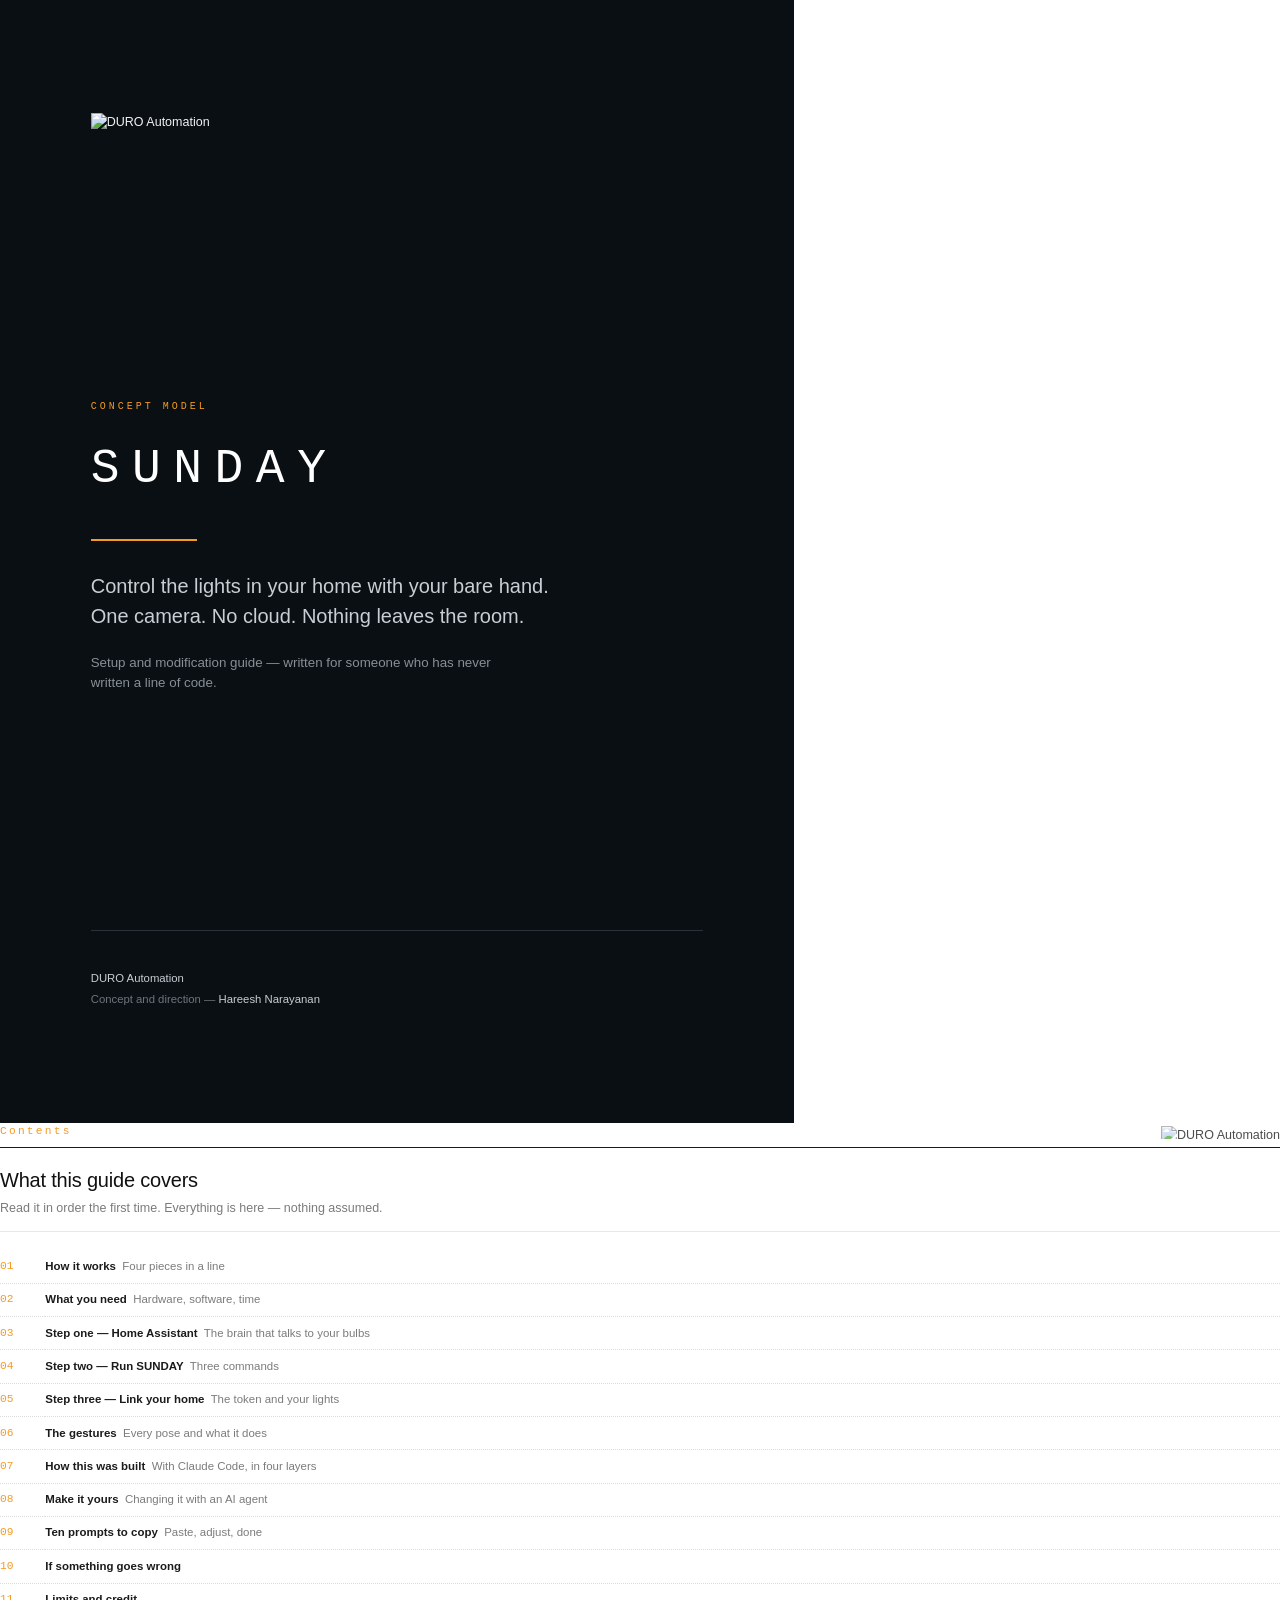
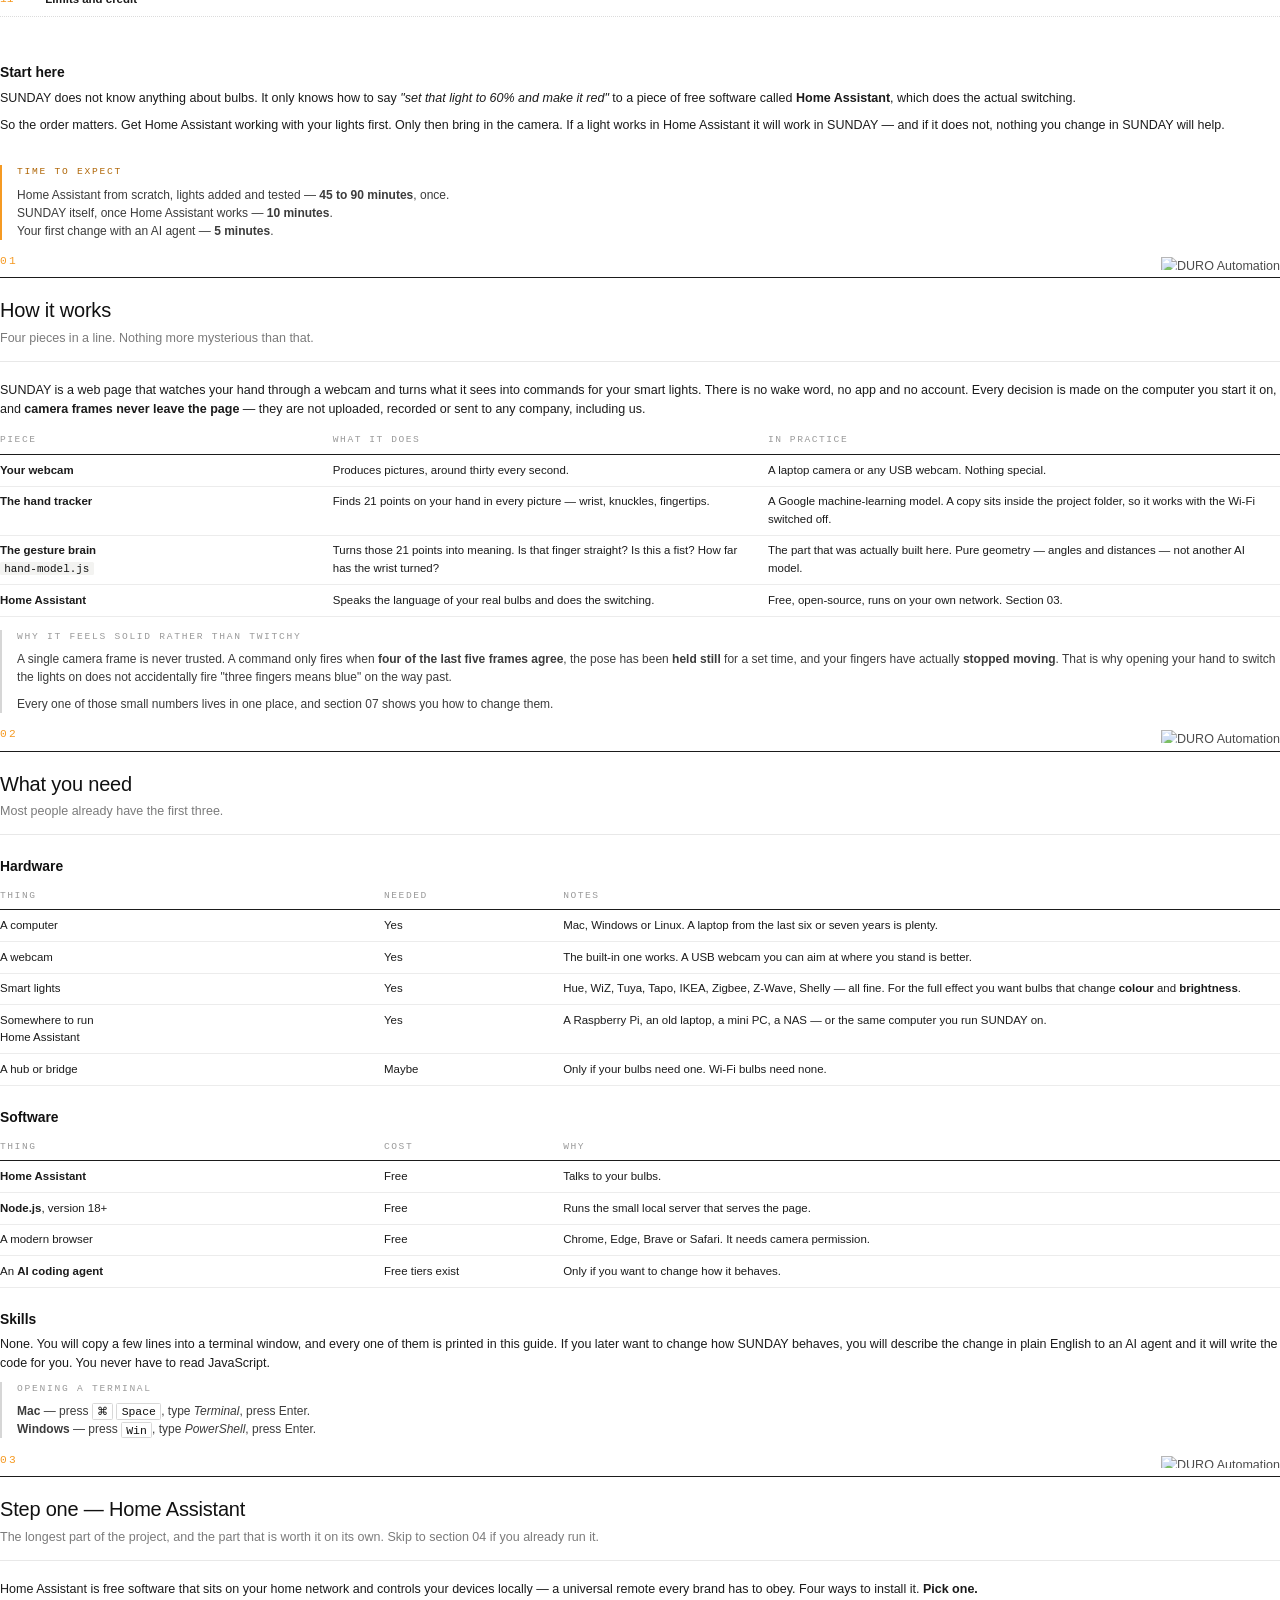
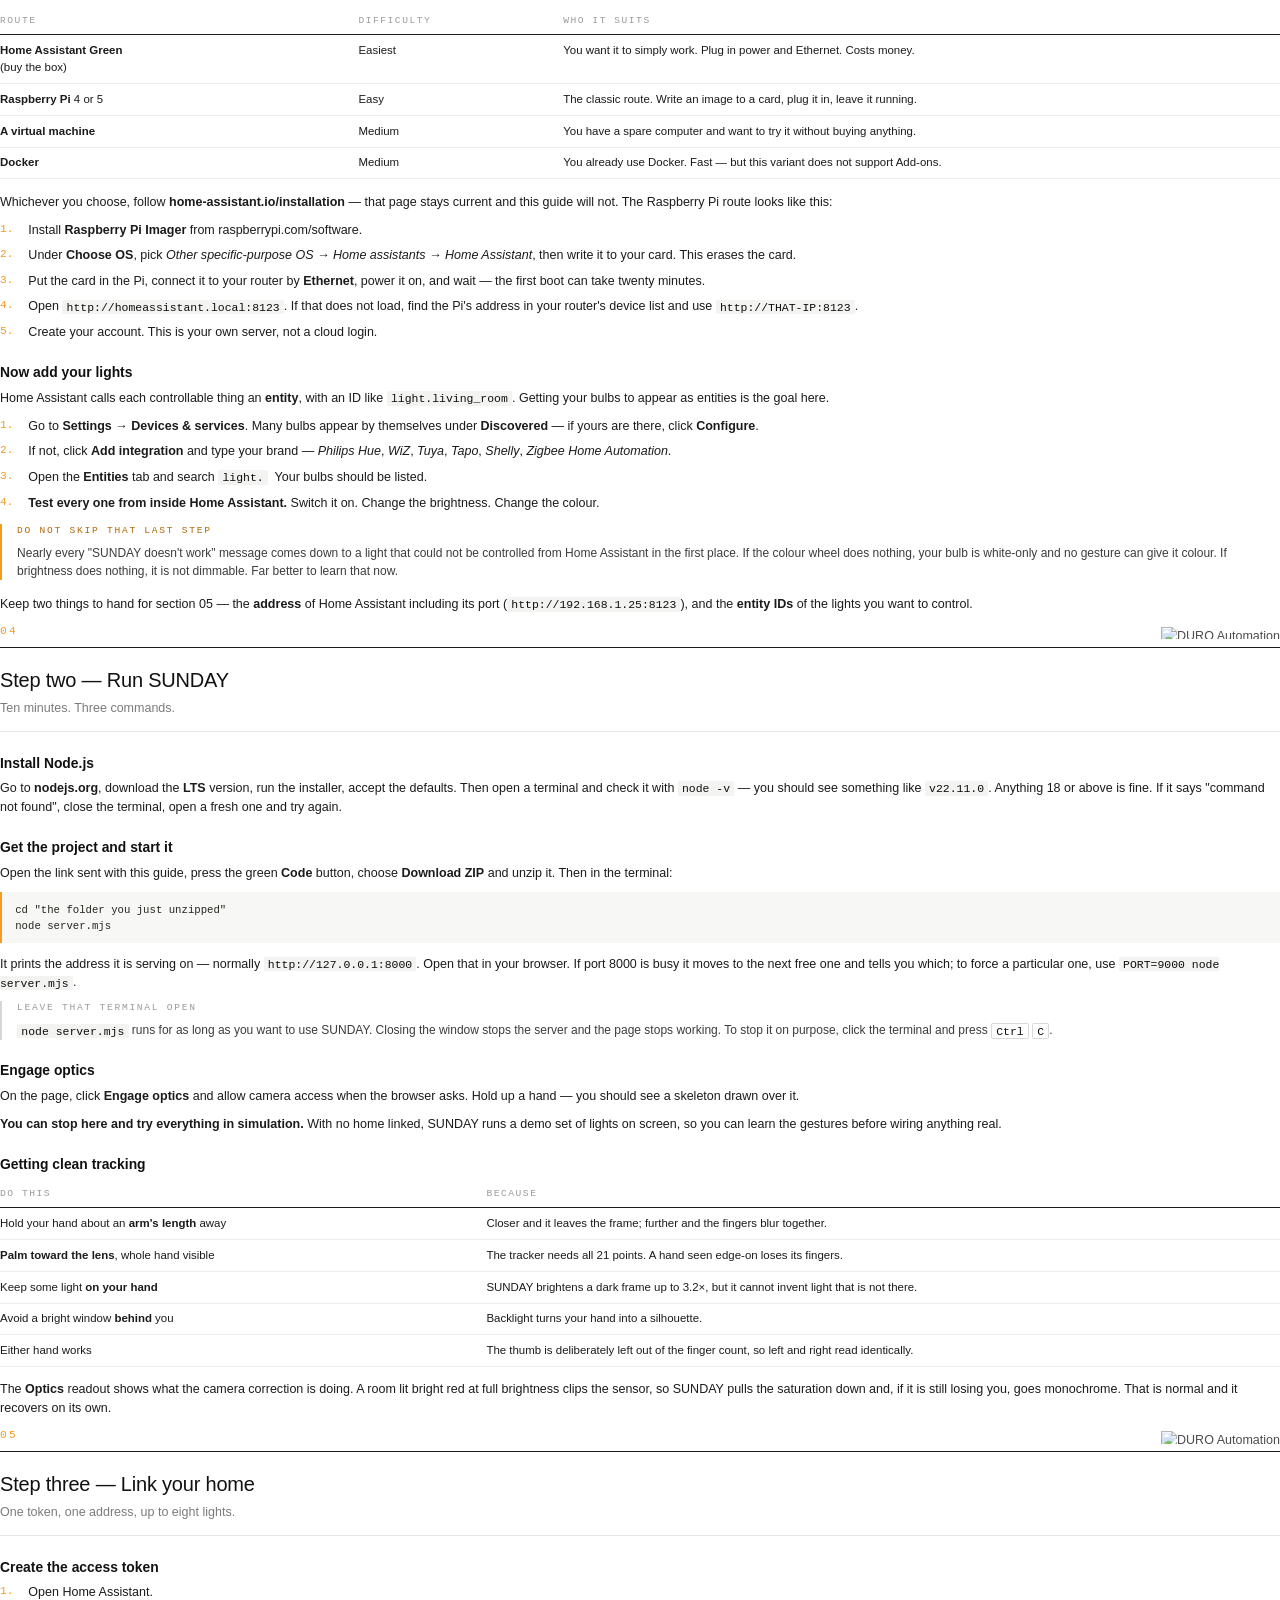
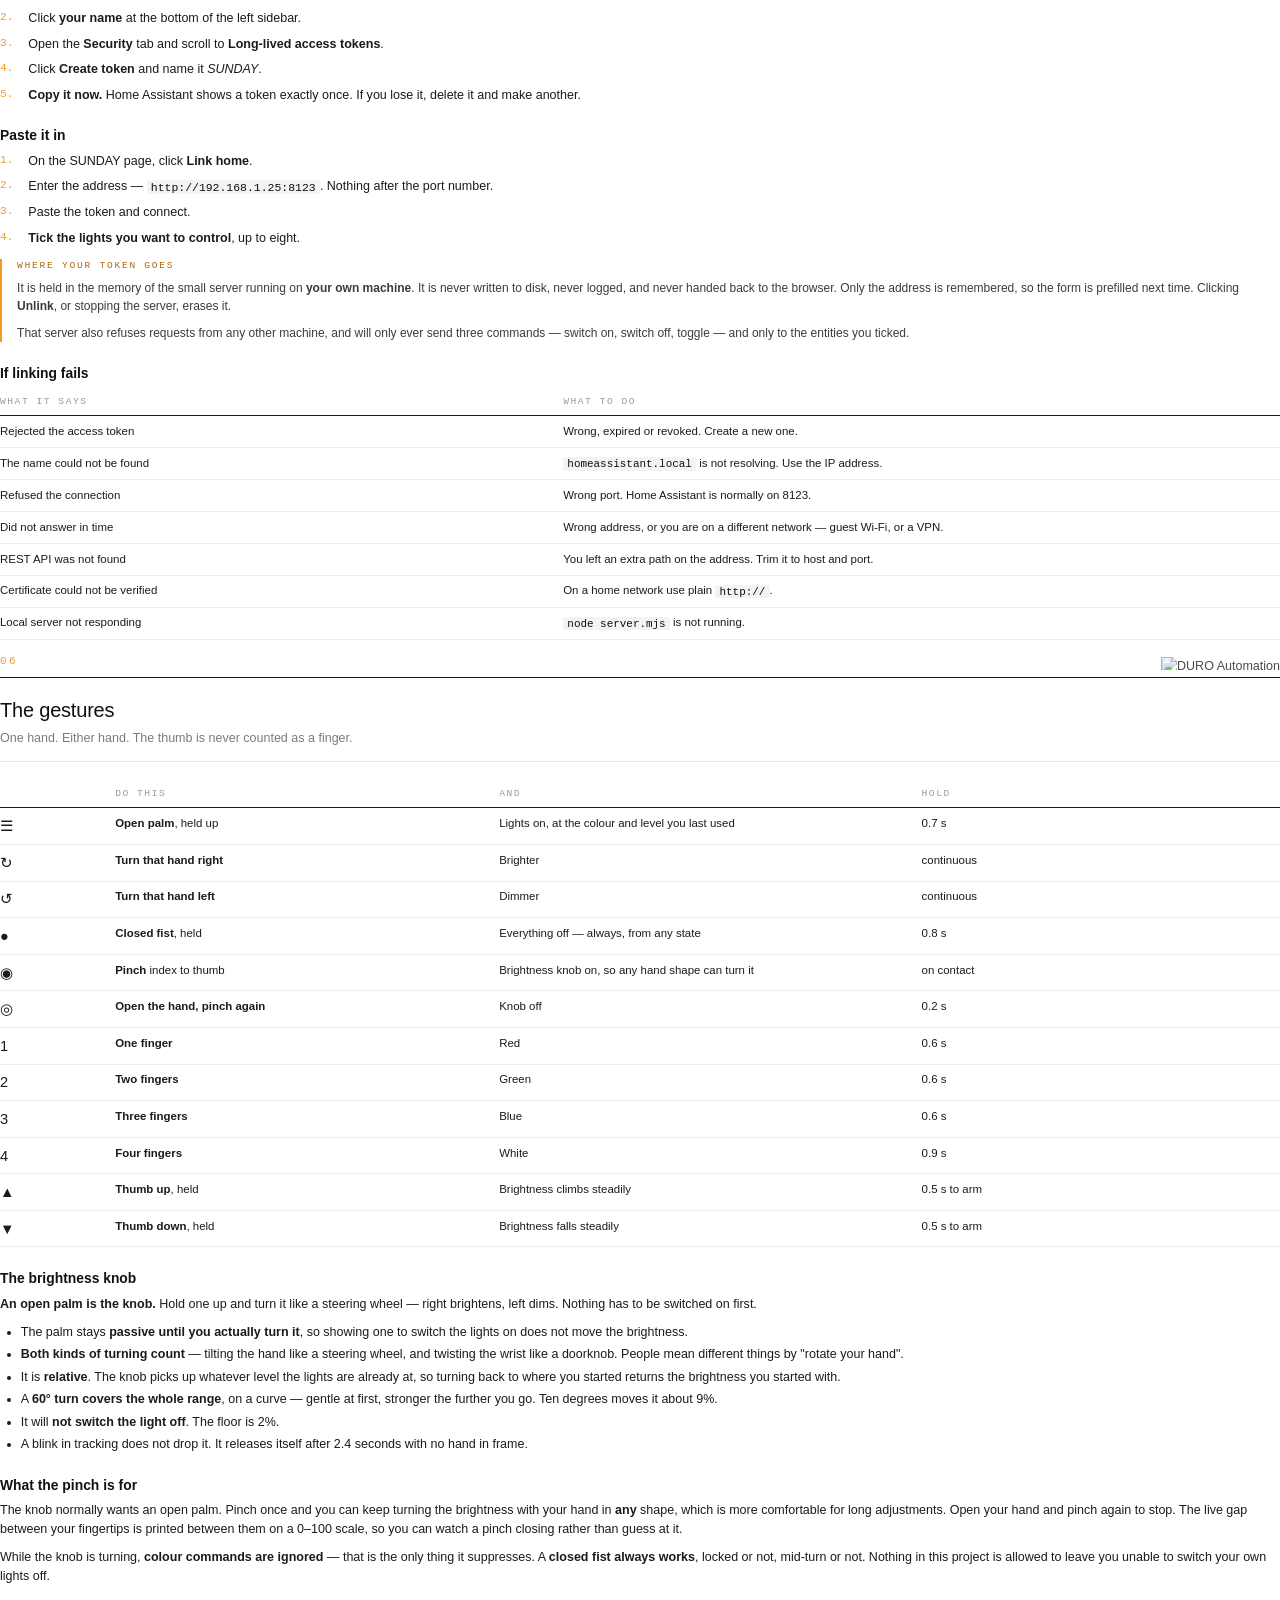
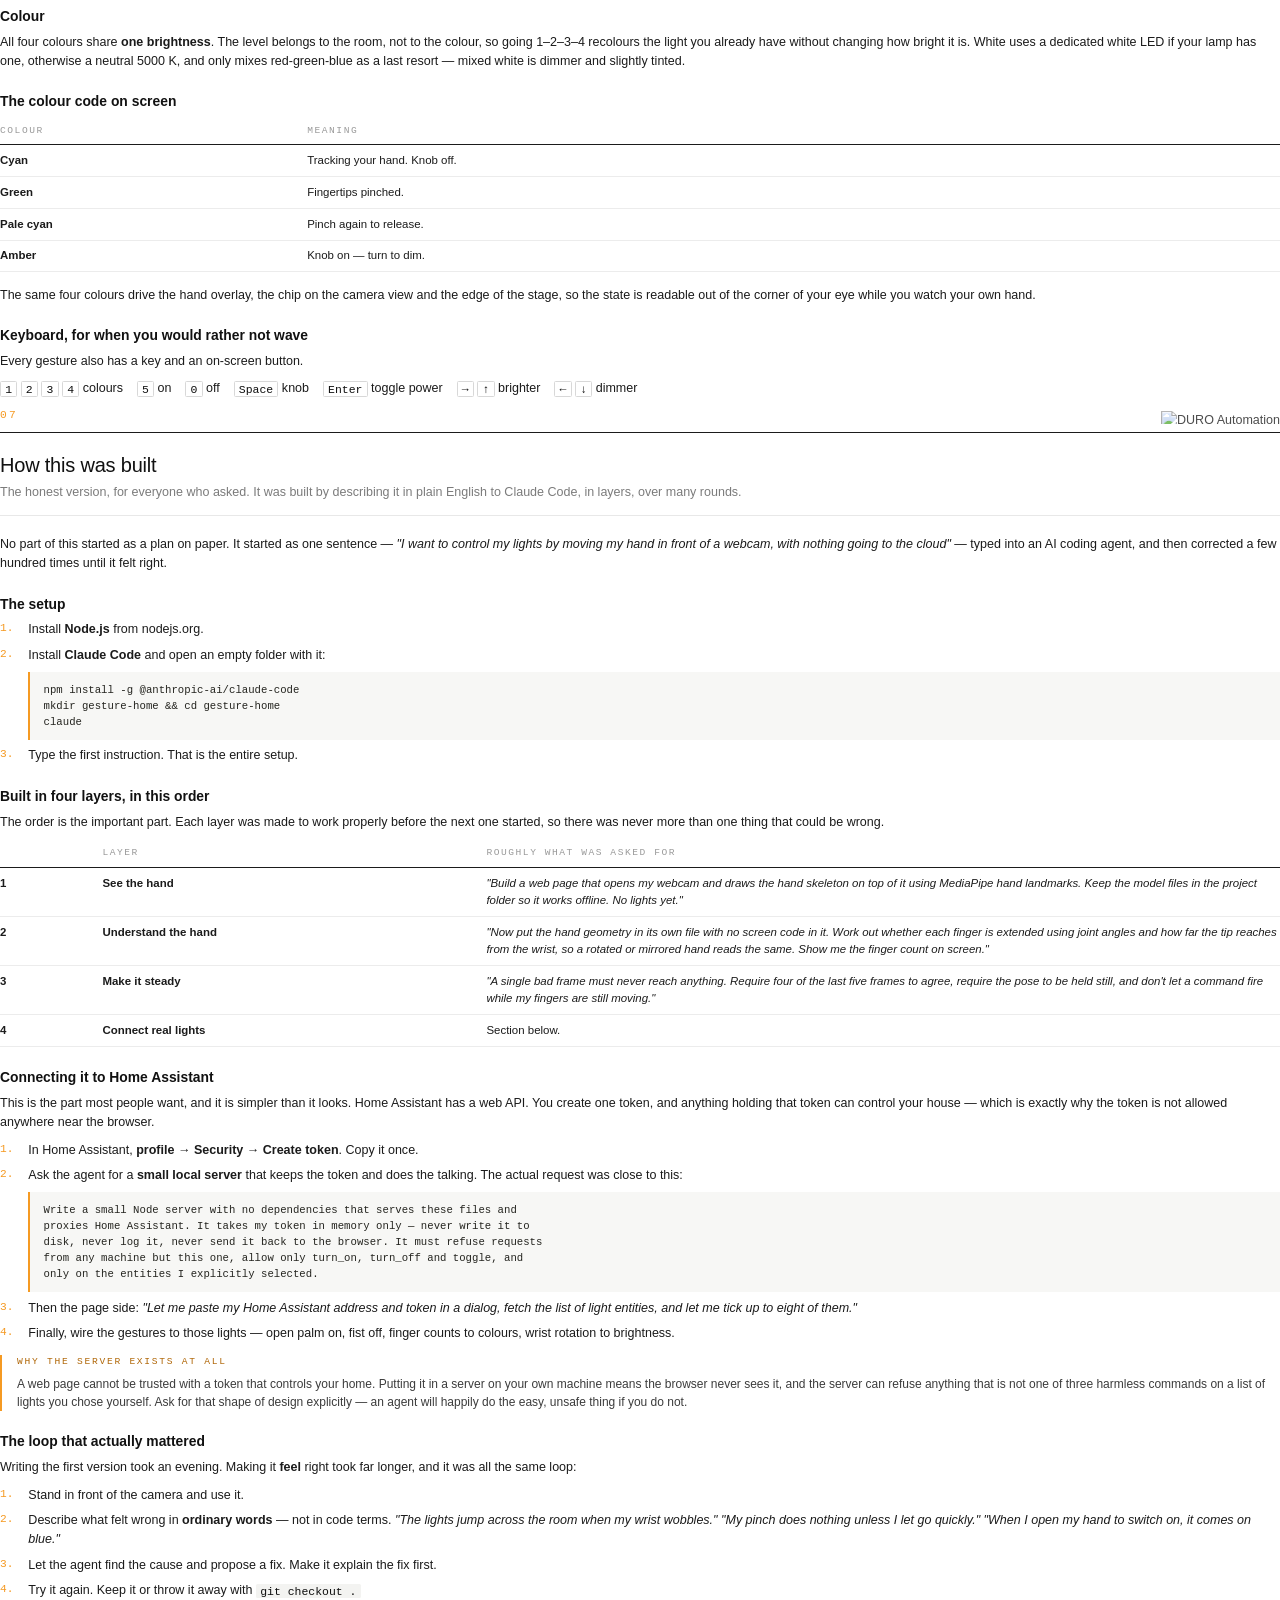
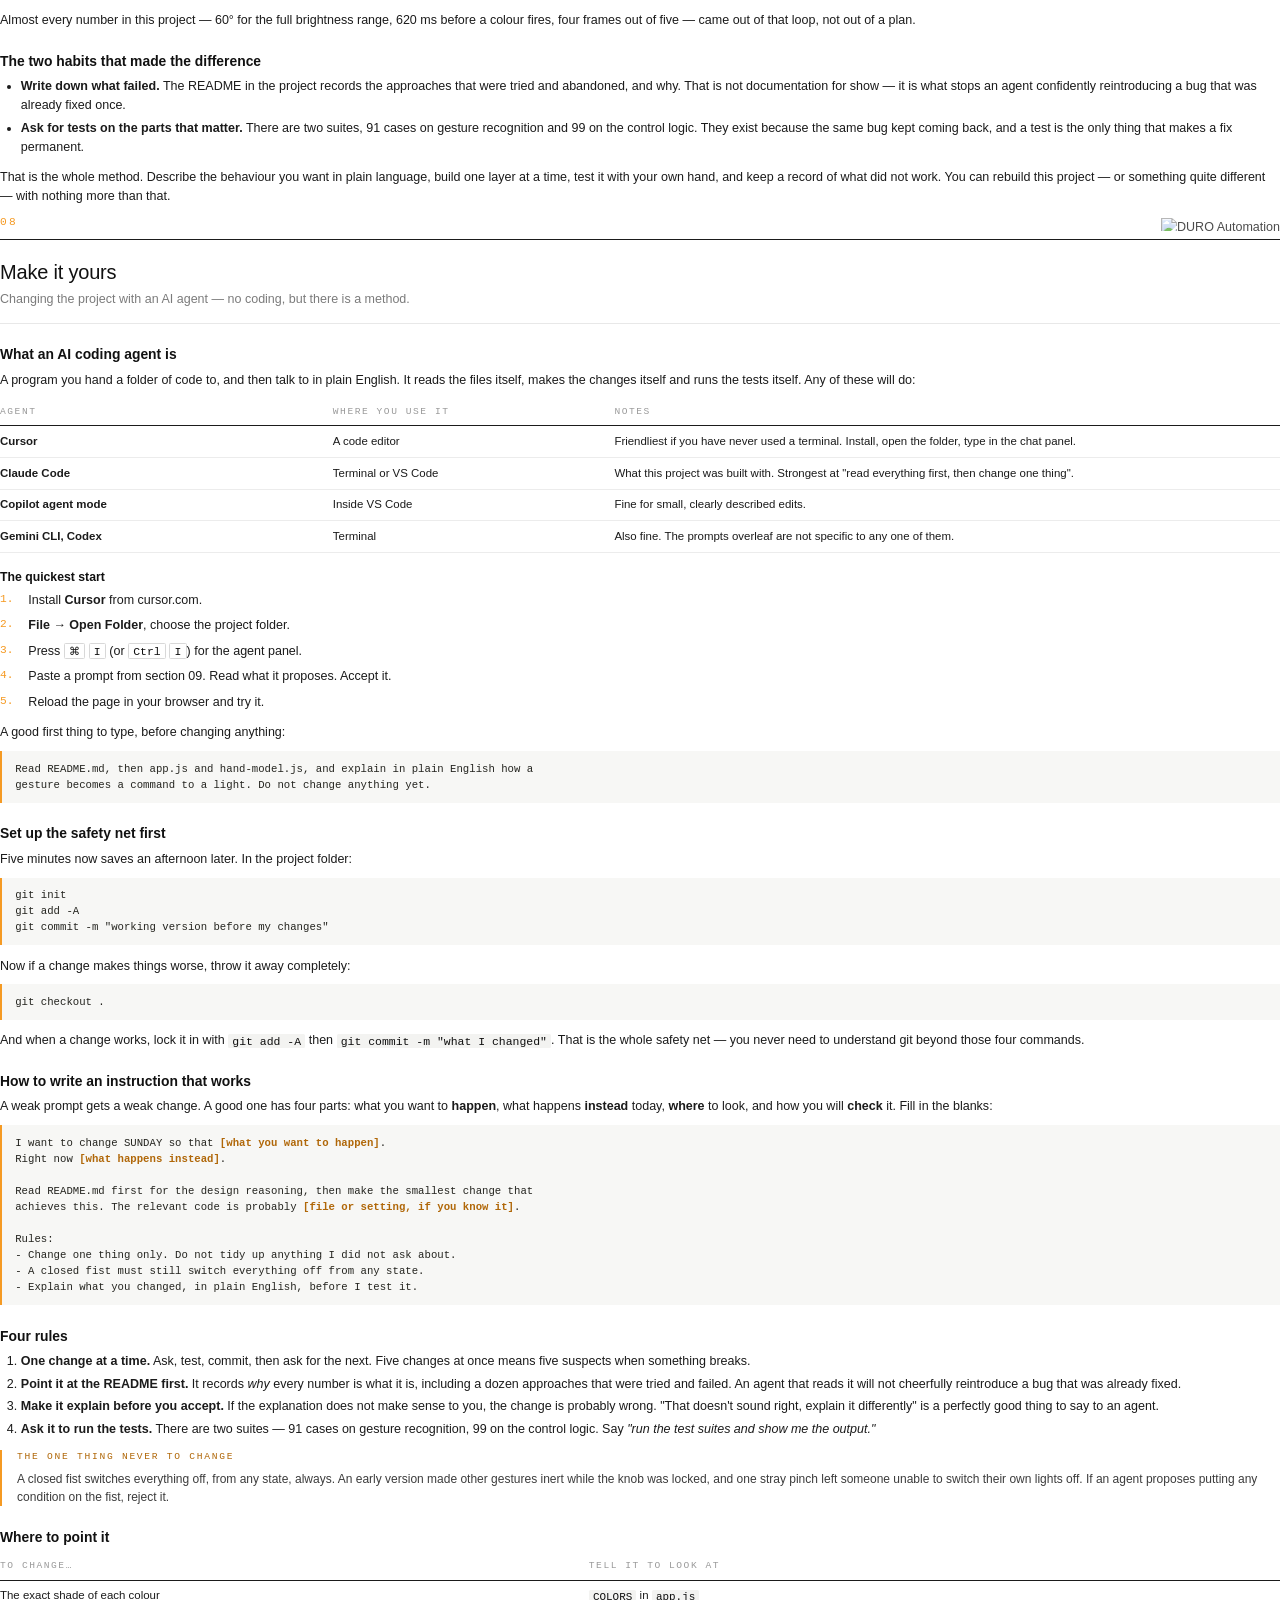
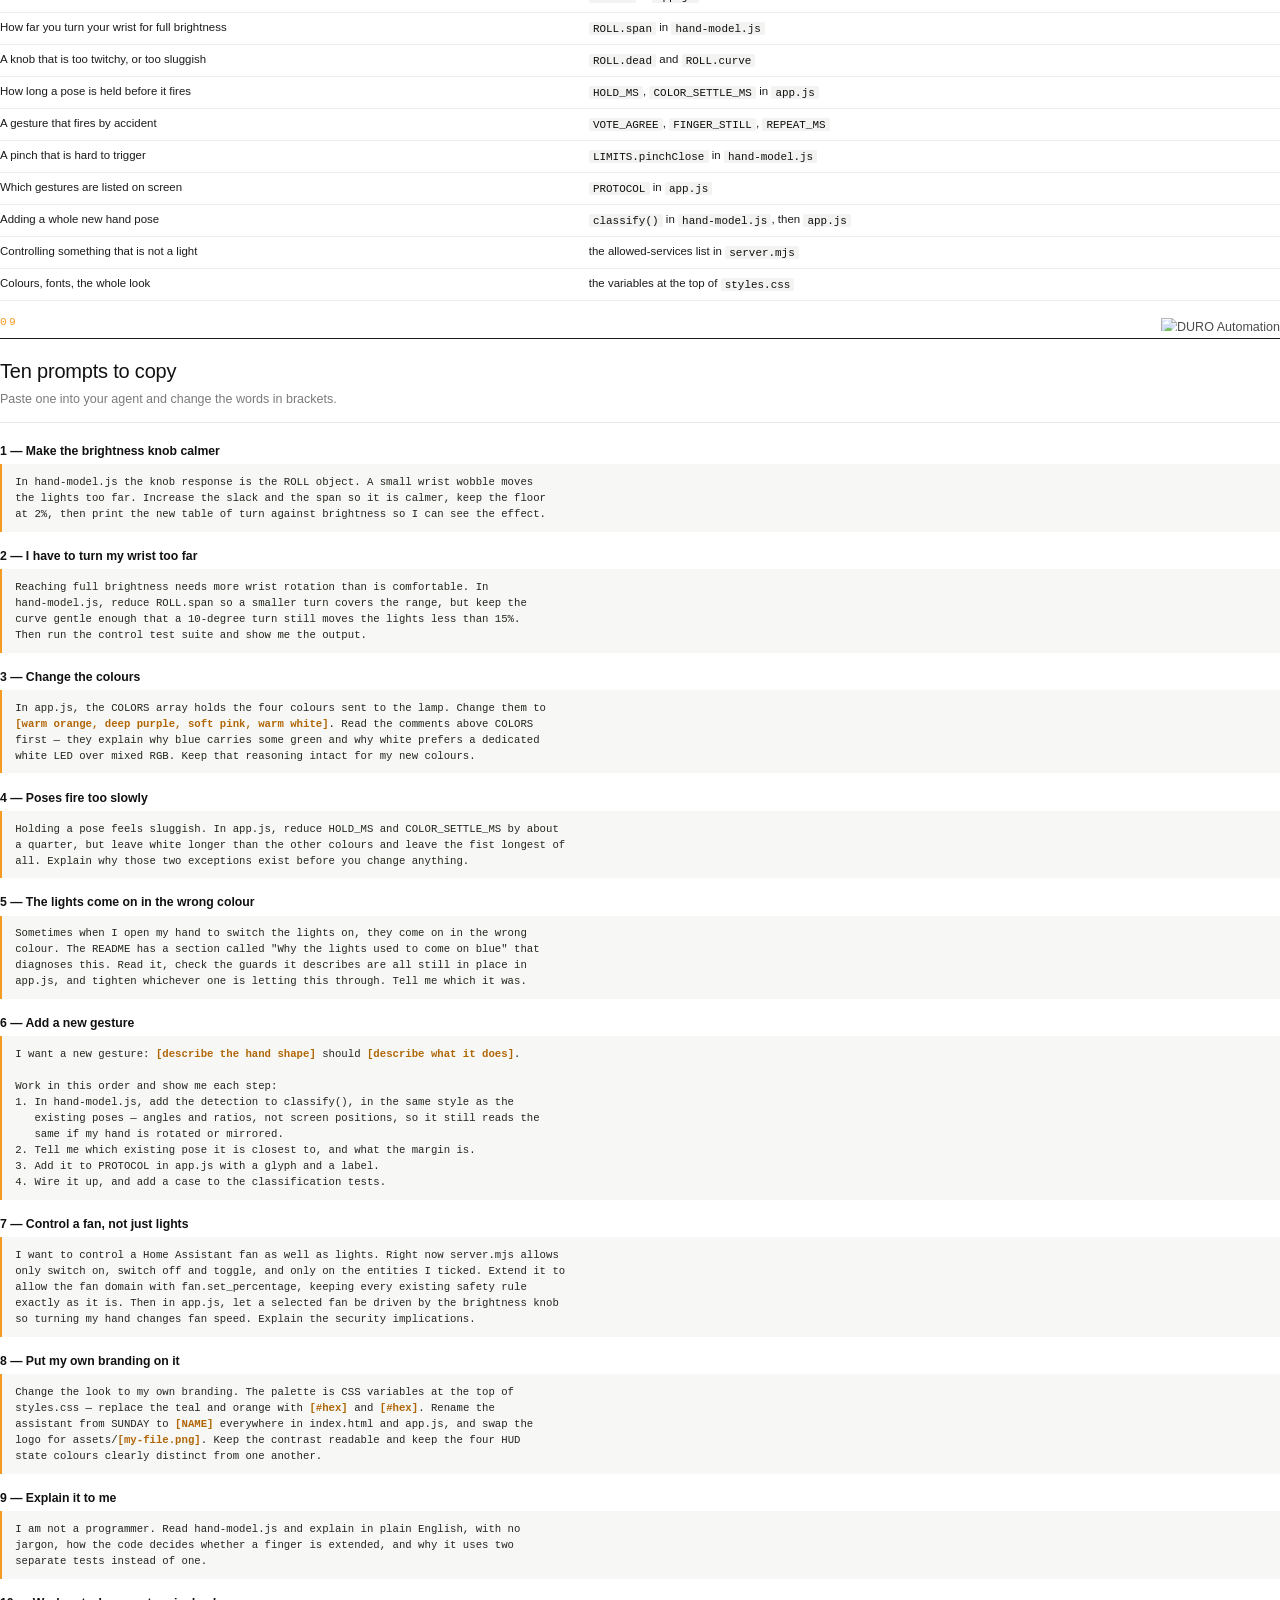
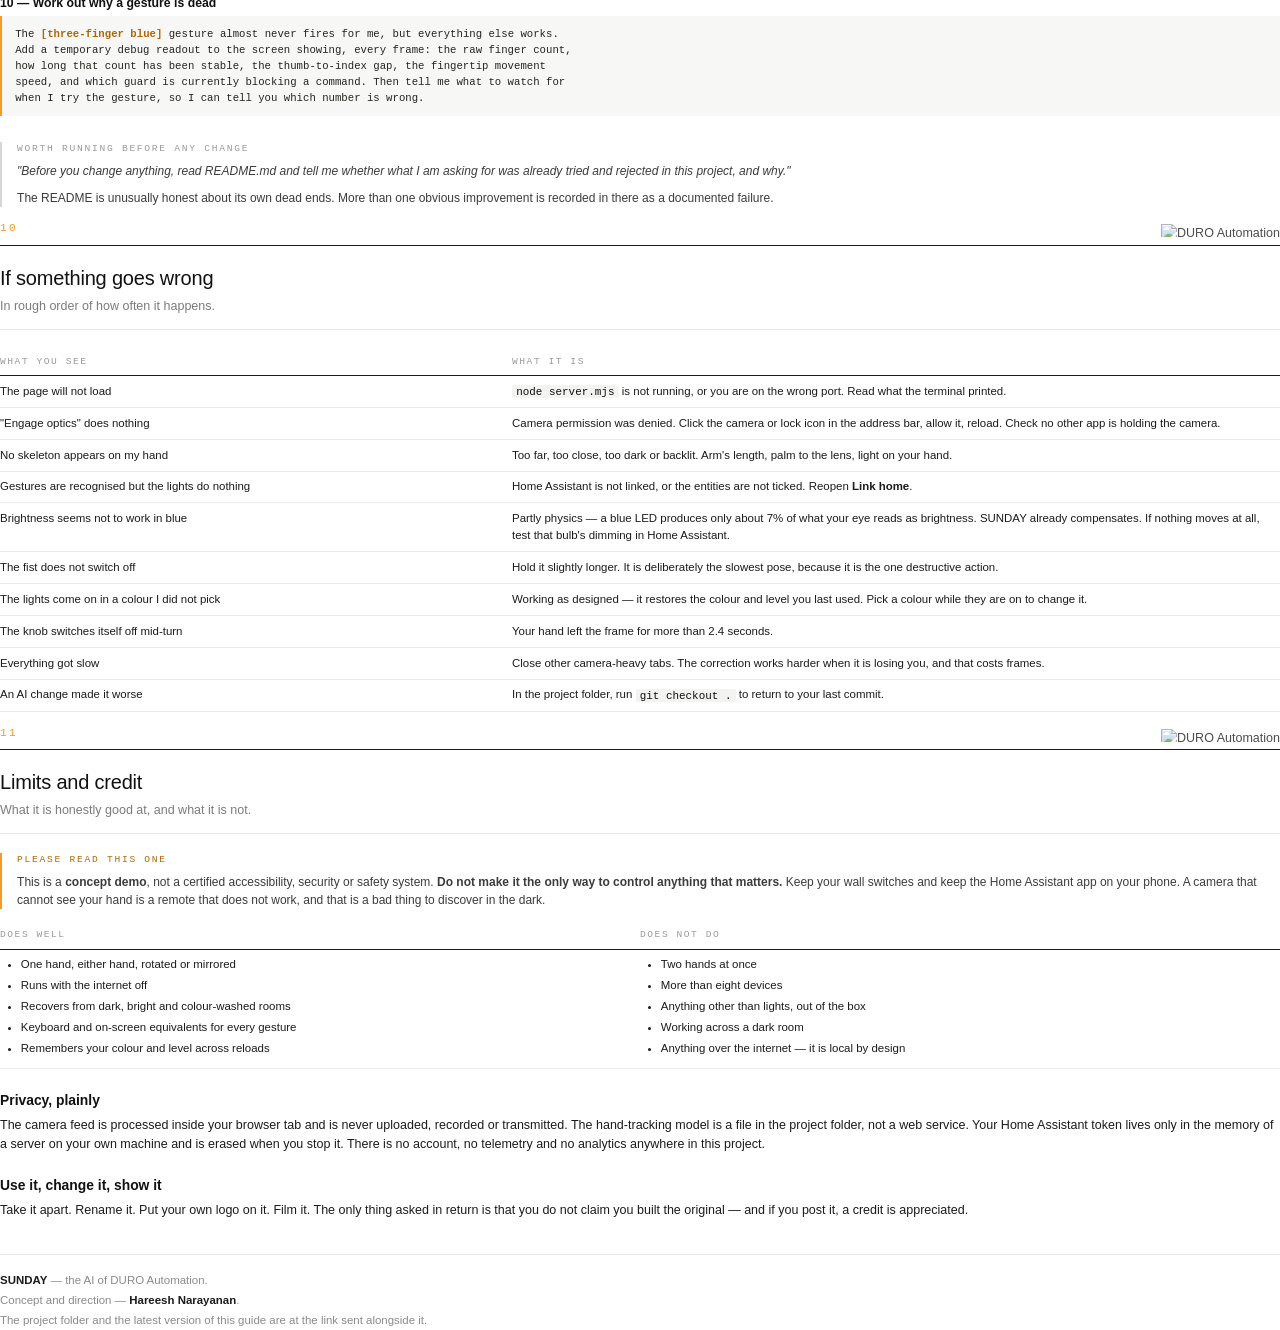
==== docs/guide.html @ 37580ddd "SUNDAY — gesture-controlled smart home, offline One hand, one camera, no cloud. MediaPipe hand landm" ====
<!doctype html>
<html lang="en">
<head>
<meta charset="utf-8">
<title>SUNDAY — Setup &amp; Modification Guide</title>
<style>
  @page { size: A4; margin: 18mm 15mm 15mm 15mm; }
  @page :first { margin: 0; }

  * { box-sizing: border-box; }
  html { -webkit-print-color-adjust: exact; print-color-adjust: exact; }
  body {
    margin: 0;
    font-family: "Helvetica Neue", Helvetica, Arial, sans-serif;
    font-size: 9.4pt;
    line-height: 1.5;
    color: #1b1b1b;
  }

  /* ---------- section masthead ---------- */
  .secmark {
    display: flex; align-items: flex-end; justify-content: space-between;
    padding-bottom: 2mm; margin-bottom: 4.5mm;
    border-bottom: 0.5pt solid #1b1b1b;
  }
  .secmark .n {
    font-family: ui-monospace, "SF Mono", Menlo, monospace;
    font-size: 8.4pt; letter-spacing: .2em; color: #f59a23;
  }
  .secmark img { height: 3.4mm; opacity: .78; }

  /* ---------- cover ---------- */
  .cover {
    position: relative; z-index: 5;
    height: 297mm; width: 210mm;
    background: #0a0f14;
    color: #f2f2f2;
    padding: 30mm 24mm;
    page-break-after: always;
    display: flex; flex-direction: column;
  }
  .cover img.mark { height: 13mm; }
  .cover .mid { margin-top: auto; }
  .cover h1 {
    font-family: ui-monospace, "SF Mono", Menlo, monospace;
    font-size: 36pt; letter-spacing: .26em; font-weight: 500;
    margin: 0; color: #fff;
  }
  .cover .rule { height: 1.5pt; width: 28mm; background: #f59a23; margin: 9mm 0 8mm; }
  .cover h2 {
    font-size: 15pt; font-weight: 400; line-height: 1.5;
    margin: 0 0 6mm; color: #c8ced3; max-width: 136mm;
  }
  .cover p { font-size: 10pt; color: #878f96; max-width: 112mm; margin: 0; }
  .cover .foot {
    margin-top: auto; padding-top: 10mm; border-top: 0.5pt solid #2a3139;
    font-size: 8.5pt; color: #6d757c; line-height: 1.8;
  }
  .cover .foot b { color: #c8ced3; font-weight: 500; }
  .cover .kicker {
    font-family: ui-monospace, "SF Mono", Menlo, monospace;
    font-size: 7.5pt; letter-spacing: .3em; text-transform: uppercase;
    color: #f59a23; margin-bottom: 5mm;
  }

  /* ---------- sections ---------- */
  .sec { page-break-before: always; }
  .sec:first-of-type { page-break-before: auto; }
  h2.title {
    font-size: 15pt; font-weight: 500; letter-spacing: -.2px;
    margin: 0 0 1mm; color: #111; page-break-after: avoid;
  }
  .deck { color: #7b7b7b; font-size: 9.4pt; margin: 0 0 5mm; padding-bottom: 3.5mm; border-bottom: 0.5pt solid #e8e8e8; }

  h3 { font-size: 10.4pt; font-weight: 600; margin: 5.5mm 0 1.5mm; color: #111; page-break-after: avoid; }
  h4 { font-size: 9.2pt; font-weight: 600; margin: 4mm 0 1mm; color: #111; page-break-after: avoid; }
  h3 + p, h3 + table, h3 + ol, h3 + ul, h4 + pre, h4 + p { page-break-before: avoid; }
  p { margin: 0 0 2.4mm; }
  ul, ol { margin: 0 0 3mm; padding-left: 5.5mm; }
  li { margin-bottom: 1mm; }

  code, kbd {
    font-family: ui-monospace, "SF Mono", Menlo, monospace;
    font-size: 8.6pt; color: #0f0f0f; background: #f3f3f1;
    padding: 0.2mm 1.1mm; border-radius: 1.5px;
  }
  kbd { border: 0.5pt solid #d8d8d8; background: #fff; }
  pre {
    background: #f7f7f5; border-left: 1.5pt solid #f59a23;
    padding: 2.6mm 3.5mm; margin: 0 0 3mm;
    font-family: ui-monospace, "SF Mono", Menlo, monospace;
    font-size: 8pt; line-height: 1.5; white-space: pre-wrap; color: #24241f;
    page-break-inside: avoid;
  }
  pre b { font-weight: 600; color: #b06708; }

  table { width: 100%; border-collapse: collapse; margin: 0 0 3.5mm; font-size: 8.6pt; }
  th {
    text-align: left; padding: 1.6mm 3mm 1.6mm 0;
    font-family: ui-monospace, "SF Mono", Menlo, monospace;
    font-size: 7.2pt; letter-spacing: .16em; text-transform: uppercase; color: #9a9a9a;
    border-bottom: 0.5pt solid #1b1b1b; font-weight: 400;
  }
  td { text-align: left; padding: 1.8mm 3mm 1.8mm 0; border-bottom: 0.5pt solid #ececec; vertical-align: top; }
  td:last-child, th:last-child { padding-right: 0; }
  tr { page-break-inside: avoid; }
  td code { font-size: 8.2pt; }

  .note {
    border-left: 1.5pt solid #d6d6d6; padding: 0 0 0 4mm; margin: 0 0 3.5mm;
    page-break-inside: avoid; color: #3c3c3c; font-size: 9pt;
  }
  .note.key { border-left-color: #f59a23; }
  .note .lab {
    font-family: ui-monospace, "SF Mono", Menlo, monospace;
    font-size: 7.2pt; letter-spacing: .18em; text-transform: uppercase;
    color: #9a9a9a; display: block; margin-bottom: 1.5mm;
  }
  .note.key .lab { color: #b06708; }
  .note p:last-child { margin-bottom: 0; }

  ol.steps { counter-reset: s; list-style: none; padding-left: 0; }
  ol.steps > li { counter-increment: s; position: relative; padding-left: 7.5mm; margin-bottom: 1.8mm; }
  ol.steps > li::before {
    content: counter(s) "."; position: absolute; left: 0; top: 0;
    font-family: ui-monospace, "SF Mono", Menlo, monospace;
    font-size: 8.4pt; color: #f59a23;
  }

  .toc td { border-bottom: 0.5pt dotted #dcdcdc; padding: 2mm 3mm 2mm 0; }
  .toc td:first-child {
    font-family: ui-monospace, "SF Mono", Menlo, monospace;
    color: #f59a23; width: 12mm; font-size: 8.4pt;
  }
  .toc b { font-weight: 600; }
  .toc span { color: #7b7b7b; }

  .end { margin-top: 9mm; padding-top: 4mm; border-top: 0.5pt solid #e8e8e8; font-size: 8.6pt; color: #8a8a8a; line-height: 1.75; }
  .end b { color: #1b1b1b; font-weight: 600; }
  .glyph { font-size: 11pt; }
</style>
</head>
<body>

<!-- ============ COVER ============ -->
<section class="cover">
  <img class="mark" src="[data-uri]" alt="DURO Automation">
  <div class="mid">
    <div class="kicker">Concept model</div>
    <h1>SUNDAY</h1>
    <div class="rule"></div>
    <h2>Control the lights in your home with your bare hand.<br>One camera. No cloud. Nothing leaves the room.</h2>
    <p>Setup and modification guide — written for someone who has never
       written a line of code.</p>
  </div>
  <div class="foot">
    <b>DURO Automation</b><br>
    Concept and direction — <b>Hareesh Narayanan</b>
  </div>
</section>

<!-- ============ 00 CONTENTS ============ -->
<section class="sec">
<header class="secmark"><span class="n">Contents</span><img src="[data-uri]" alt="DURO Automation"></header>
<h2 class="title">What this guide covers</h2>
<p class="deck">Read it in order the first time. Everything is here — nothing assumed.</p>

<table class="toc">
  <tr><td>01</td><td><b>How it works</b> &nbsp;<span>Four pieces in a line</span></td></tr>
  <tr><td>02</td><td><b>What you need</b> &nbsp;<span>Hardware, software, time</span></td></tr>
  <tr><td>03</td><td><b>Step one — Home Assistant</b> &nbsp;<span>The brain that talks to your bulbs</span></td></tr>
  <tr><td>04</td><td><b>Step two — Run SUNDAY</b> &nbsp;<span>Three commands</span></td></tr>
  <tr><td>05</td><td><b>Step three — Link your home</b> &nbsp;<span>The token and your lights</span></td></tr>
  <tr><td>06</td><td><b>The gestures</b> &nbsp;<span>Every pose and what it does</span></td></tr>
  <tr><td>07</td><td><b>How this was built</b> &nbsp;<span>With Claude Code, in four layers</span></td></tr>
  <tr><td>08</td><td><b>Make it yours</b> &nbsp;<span>Changing it with an AI agent</span></td></tr>
  <tr><td>09</td><td><b>Ten prompts to copy</b> &nbsp;<span>Paste, adjust, done</span></td></tr>
  <tr><td>10</td><td><b>If something goes wrong</b></td></tr>
  <tr><td>11</td><td><b>Limits and credit</b></td></tr>
</table>

<h3 style="margin-top:12mm">Start here</h3>
<p>SUNDAY does not know anything about bulbs. It only knows how to say <i>"set that light to 60% and
make it red"</i> to a piece of free software called <b>Home Assistant</b>, which does the actual
switching.</p>
<p>So the order matters. Get Home Assistant working with your lights first. Only then bring in the
camera. If a light works in Home Assistant it will work in SUNDAY — and if it does not, nothing you
change in SUNDAY will help.</p>

<div class="note key" style="margin-top:8mm">
  <span class="lab">Time to expect</span>
  <p>Home Assistant from scratch, lights added and tested — <b>45 to 90 minutes</b>, once.<br>
     SUNDAY itself, once Home Assistant works — <b>10 minutes</b>.<br>
     Your first change with an AI agent — <b>5 minutes</b>.</p>
</div>
</section>

<!-- ============ 01 HOW IT WORKS ============ -->
<section class="sec">
<header class="secmark"><span class="n">01</span><img src="[data-uri]" alt="DURO Automation"></header>
<h2 class="title">How it works</h2>
<p class="deck">Four pieces in a line. Nothing more mysterious than that.</p>

<p>SUNDAY is a web page that watches your hand through a webcam and turns what it sees into commands
for your smart lights. There is no wake word, no app and no account. Every decision is made on the
computer you start it on, and <b>camera frames never leave the page</b> — they are not uploaded,
recorded or sent to any company, including us.</p>

<table>
  <tr><th style="width:26%">Piece</th><th style="width:34%">What it does</th><th>In practice</th></tr>
  <tr>
    <td><b>Your webcam</b></td>
    <td>Produces pictures, around thirty every second.</td>
    <td>A laptop camera or any USB webcam. Nothing special.</td>
  </tr>
  <tr>
    <td><b>The hand tracker</b></td>
    <td>Finds 21 points on your hand in every picture — wrist, knuckles, fingertips.</td>
    <td>A Google machine-learning model. A copy sits inside the project folder, so it works with the
        Wi-Fi switched off.</td>
  </tr>
  <tr>
    <td><b>The gesture brain</b><br><code>hand-model.js</code></td>
    <td>Turns those 21 points into meaning. Is that finger straight? Is this a fist? How far has the
        wrist turned?</td>
    <td>The part that was actually built here. Pure geometry — angles and distances — not another
        AI model.</td>
  </tr>
  <tr>
    <td><b>Home Assistant</b></td>
    <td>Speaks the language of your real bulbs and does the switching.</td>
    <td>Free, open-source, runs on your own network. Section 03.</td>
  </tr>
</table>

<div class="note">
  <span class="lab">Why it feels solid rather than twitchy</span>
  <p>A single camera frame is never trusted. A command only fires when <b>four of the last five frames
  agree</b>, the pose has been <b>held still</b> for a set time, and your fingers have actually
  <b>stopped moving</b>. That is why opening your hand to switch the lights on does not accidentally
  fire "three fingers means blue" on the way past.</p>
  <p>Every one of those small numbers lives in one place, and section 07 shows you how to change them.</p>
</div>
</section>

<!-- ============ 02 WHAT YOU NEED ============ -->
<section class="sec">
<header class="secmark"><span class="n">02</span><img src="[data-uri]" alt="DURO Automation"></header>
<h2 class="title">What you need</h2>
<p class="deck">Most people already have the first three.</p>

<h3>Hardware</h3>
<table>
  <tr><th style="width:30%">Thing</th><th style="width:14%">Needed</th><th>Notes</th></tr>
  <tr><td>A computer</td><td>Yes</td><td>Mac, Windows or Linux. A laptop from the last six or seven years is plenty.</td></tr>
  <tr><td>A webcam</td><td>Yes</td><td>The built-in one works. A USB webcam you can aim at where you stand is better.</td></tr>
  <tr><td>Smart lights</td><td>Yes</td><td>Hue, WiZ, Tuya, Tapo, IKEA, Zigbee, Z-Wave, Shelly — all fine. For the full effect you want
      bulbs that change <b>colour</b> and <b>brightness</b>.</td></tr>
  <tr><td>Somewhere to run<br>Home Assistant</td><td>Yes</td><td>A Raspberry Pi, an old laptop, a mini PC, a NAS — or the same computer you run SUNDAY on.</td></tr>
  <tr><td>A hub or bridge</td><td>Maybe</td><td>Only if your bulbs need one. Wi-Fi bulbs need none.</td></tr>
</table>

<h3>Software</h3>
<table>
  <tr><th style="width:30%">Thing</th><th style="width:14%">Cost</th><th>Why</th></tr>
  <tr><td><b>Home Assistant</b></td><td>Free</td><td>Talks to your bulbs.</td></tr>
  <tr><td><b>Node.js</b>, version 18+</td><td>Free</td><td>Runs the small local server that serves the page.</td></tr>
  <tr><td>A modern browser</td><td>Free</td><td>Chrome, Edge, Brave or Safari. It needs camera permission.</td></tr>
  <tr><td>An <b>AI coding agent</b></td><td>Free tiers exist</td><td>Only if you want to change how it behaves.</td></tr>
</table>

<h3>Skills</h3>
<p>None. You will copy a few lines into a terminal window, and every one of them is printed in this
guide. If you later want to change how SUNDAY behaves, you will describe the change in plain English
to an AI agent and it will write the code for you. You never have to read JavaScript.</p>

<div class="note">
  <span class="lab">Opening a terminal</span>
  <p><b>Mac</b> — press <kbd>⌘</kbd> <kbd>Space</kbd>, type <i>Terminal</i>, press Enter.<br>
     <b>Windows</b> — press <kbd>Win</kbd>, type <i>PowerShell</i>, press Enter.</p>
</div>
</section>

<!-- ============ 03 HOME ASSISTANT ============ -->
<section class="sec">
<header class="secmark"><span class="n">03</span><img src="[data-uri]" alt="DURO Automation"></header>
<h2 class="title">Step one — Home Assistant</h2>
<p class="deck">The longest part of the project, and the part that is worth it on its own.
Skip to section 04 if you already run it.</p>

<p>Home Assistant is free software that sits on your home network and controls your devices locally —
a universal remote every brand has to obey. Four ways to install it. <b>Pick one.</b></p>

<table>
  <tr><th style="width:28%">Route</th><th style="width:16%">Difficulty</th><th>Who it suits</th></tr>
  <tr><td><b>Home Assistant Green</b><br>(buy the box)</td><td>Easiest</td>
      <td>You want it to simply work. Plug in power and Ethernet. Costs money.</td></tr>
  <tr><td><b>Raspberry Pi</b> 4 or 5</td><td>Easy</td>
      <td>The classic route. Write an image to a card, plug it in, leave it running.</td></tr>
  <tr><td><b>A virtual machine</b></td><td>Medium</td>
      <td>You have a spare computer and want to try it without buying anything.</td></tr>
  <tr><td><b>Docker</b></td><td>Medium</td>
      <td>You already use Docker. Fast — but this variant does not support Add-ons.</td></tr>
</table>

<p>Whichever you choose, follow <b>home-assistant.io/installation</b> — that page stays current and
this guide will not. The Raspberry Pi route looks like this:</p>

<ol class="steps">
  <li>Install <b>Raspberry Pi Imager</b> from raspberrypi.com/software.</li>
  <li>Under <b>Choose OS</b>, pick <i>Other specific-purpose OS → Home assistants → Home Assistant</i>,
      then write it to your card. This erases the card.</li>
  <li>Put the card in the Pi, connect it to your router by <b>Ethernet</b>, power it on, and wait —
      the first boot can take twenty minutes.</li>
  <li>Open <code>http://homeassistant.local:8123</code>. If that does not load, find the Pi's address
      in your router's device list and use <code>http://THAT-IP:8123</code>.</li>
  <li>Create your account. This is your own server, not a cloud login.</li>
</ol>

<h3>Now add your lights</h3>
<p>Home Assistant calls each controllable thing an <b>entity</b>, with an ID like
<code>light.living_room</code>. Getting your bulbs to appear as entities is the goal here.</p>

<ol class="steps">
  <li>Go to <b>Settings → Devices &amp; services</b>. Many bulbs appear by themselves under
      <b>Discovered</b> — if yours are there, click <b>Configure</b>.</li>
  <li>If not, click <b>Add integration</b> and type your brand — <i>Philips Hue</i>, <i>WiZ</i>,
      <i>Tuya</i>, <i>Tapo</i>, <i>Shelly</i>, <i>Zigbee Home Automation</i>.</li>
  <li>Open the <b>Entities</b> tab and search <code>light.</code> &nbsp;Your bulbs should be listed.</li>
  <li><b>Test every one from inside Home Assistant.</b> Switch it on. Change the brightness. Change
      the colour.</li>
</ol>

<div class="note key">
  <span class="lab">Do not skip that last step</span>
  <p>Nearly every "SUNDAY doesn't work" message comes down to a light that could not be controlled
  from Home Assistant in the first place. If the colour wheel does nothing, your bulb is white-only
  and no gesture can give it colour. If brightness does nothing, it is not dimmable. Far better to
  learn that now.</p>
</div>

<p style="margin-top:4mm">Keep two things to hand for section 05 — the <b>address</b> of Home
Assistant including its port (<code>http://192.168.1.25:8123</code>), and the <b>entity IDs</b> of the
lights you want to control.</p>
</section>

<!-- ============ 04 RUN SUNDAY ============ -->
<section class="sec">
<header class="secmark"><span class="n">04</span><img src="[data-uri]" alt="DURO Automation"></header>
<h2 class="title">Step two — Run SUNDAY</h2>
<p class="deck">Ten minutes. Three commands.</p>

<h3>Install Node.js</h3>
<p>Go to <b>nodejs.org</b>, download the <b>LTS</b> version, run the installer, accept the defaults.
Then open a terminal and check it with <code>node -v</code> — you should see something like
<code>v22.11.0</code>. Anything 18 or above is fine. If it says "command not found", close the
terminal, open a fresh one and try again.</p>

<h3>Get the project and start it</h3>
<p>Open the link sent with this guide, press the green <b>Code</b> button, choose <b>Download ZIP</b>
and unzip it. Then in the terminal:</p>
<pre>cd "the folder you just unzipped"
node server.mjs</pre>
<p>It prints the address it is serving on — normally <code>http://127.0.0.1:8000</code>. Open that in
your browser. If port 8000 is busy it moves to the next free one and tells you which; to force a
particular one, use <code>PORT=9000 node server.mjs</code>.</p>

<div class="note">
  <span class="lab">Leave that terminal open</span>
  <p><code>node server.mjs</code> runs for as long as you want to use SUNDAY. Closing the window stops
  the server and the page stops working. To stop it on purpose, click the terminal and press
  <kbd>Ctrl</kbd> <kbd>C</kbd>.</p>
</div>

<h3>Engage optics</h3>
<p>On the page, click <b>Engage optics</b> and allow camera access when the browser asks. Hold up a
hand — you should see a skeleton drawn over it.</p>
<p><b>You can stop here and try everything in simulation.</b> With no home linked, SUNDAY runs a demo
set of lights on screen, so you can learn the gestures before wiring anything real.</p>

<h3>Getting clean tracking</h3>
<table>
  <tr><th style="width:38%">Do this</th><th>Because</th></tr>
  <tr><td>Hold your hand about an <b>arm's length</b> away</td>
      <td>Closer and it leaves the frame; further and the fingers blur together.</td></tr>
  <tr><td><b>Palm toward the lens</b>, whole hand visible</td>
      <td>The tracker needs all 21 points. A hand seen edge-on loses its fingers.</td></tr>
  <tr><td>Keep some light <b>on your hand</b></td>
      <td>SUNDAY brightens a dark frame up to 3.2×, but it cannot invent light that is not there.</td></tr>
  <tr><td>Avoid a bright window <b>behind</b> you</td>
      <td>Backlight turns your hand into a silhouette.</td></tr>
  <tr><td>Either hand works</td>
      <td>The thumb is deliberately left out of the finger count, so left and right read identically.</td></tr>
</table>
<p>The <b>Optics</b> readout shows what the camera correction is doing. A room lit bright red at full
brightness clips the sensor, so SUNDAY pulls the saturation down and, if it is still losing you, goes
monochrome. That is normal and it recovers on its own.</p>
</section>

<!-- ============ 05 LINK ============ -->
<section class="sec">
<header class="secmark"><span class="n">05</span><img src="[data-uri]" alt="DURO Automation"></header>
<h2 class="title">Step three — Link your home</h2>
<p class="deck">One token, one address, up to eight lights.</p>

<h3>Create the access token</h3>
<ol class="steps">
  <li>Open Home Assistant.</li>
  <li>Click <b>your name</b> at the bottom of the left sidebar.</li>
  <li>Open the <b>Security</b> tab and scroll to <b>Long-lived access tokens</b>.</li>
  <li>Click <b>Create token</b> and name it <i>SUNDAY</i>.</li>
  <li><b>Copy it now.</b> Home Assistant shows a token exactly once. If you lose it, delete it and
      make another.</li>
</ol>

<h3>Paste it in</h3>
<ol class="steps">
  <li>On the SUNDAY page, click <b>Link home</b>.</li>
  <li>Enter the address — <code>http://192.168.1.25:8123</code>. Nothing after the port number.</li>
  <li>Paste the token and connect.</li>
  <li><b>Tick the lights you want to control</b>, up to eight.</li>
</ol>

<div class="note key">
  <span class="lab">Where your token goes</span>
  <p>It is held in the memory of the small server running on <b>your own machine</b>. It is never
  written to disk, never logged, and never handed back to the browser. Only the address is remembered,
  so the form is prefilled next time. Clicking <b>Unlink</b>, or stopping the server, erases it.</p>
  <p>That server also refuses requests from any other machine, and will only ever send three commands —
  switch on, switch off, toggle — and only to the entities you ticked.</p>
</div>

<h3>If linking fails</h3>
<table>
  <tr><th style="width:44%">What it says</th><th>What to do</th></tr>
  <tr><td>Rejected the access token</td><td>Wrong, expired or revoked. Create a new one.</td></tr>
  <tr><td>The name could not be found</td><td><code>homeassistant.local</code> is not resolving. Use the IP address.</td></tr>
  <tr><td>Refused the connection</td><td>Wrong port. Home Assistant is normally on 8123.</td></tr>
  <tr><td>Did not answer in time</td><td>Wrong address, or you are on a different network — guest Wi-Fi, or a VPN.</td></tr>
  <tr><td>REST API was not found</td><td>You left an extra path on the address. Trim it to host and port.</td></tr>
  <tr><td>Certificate could not be verified</td><td>On a home network use plain <code>http://</code>.</td></tr>
  <tr><td>Local server not responding</td><td><code>node server.mjs</code> is not running.</td></tr>
</table>
</section>

<!-- ============ 06 GESTURES ============ -->
<section class="sec">
<header class="secmark"><span class="n">06</span><img src="[data-uri]" alt="DURO Automation"></header>
<h2 class="title">The gestures</h2>
<p class="deck">One hand. Either hand. The thumb is never counted as a finger.</p>

<table>
  <tr><th style="width:9%"></th><th style="width:30%">Do this</th><th style="width:33%">And</th><th>Hold</th></tr>
  <tr><td class="glyph">☰</td><td><b>Open palm</b>, held up</td><td>Lights on, at the colour and level you last used</td><td>0.7 s</td></tr>
  <tr><td class="glyph">↻</td><td><b>Turn that hand right</b></td><td>Brighter</td><td>continuous</td></tr>
  <tr><td class="glyph">↺</td><td><b>Turn that hand left</b></td><td>Dimmer</td><td>continuous</td></tr>
  <tr><td class="glyph">●</td><td><b>Closed fist</b>, held</td><td>Everything off — always, from any state</td><td>0.8 s</td></tr>
  <tr><td class="glyph">◉</td><td><b>Pinch</b> index to thumb</td><td>Brightness knob on, so any hand shape can turn it</td><td>on contact</td></tr>
  <tr><td class="glyph">◎</td><td><b>Open the hand, pinch again</b></td><td>Knob off</td><td>0.2 s</td></tr>
  <tr><td class="glyph">1</td><td><b>One finger</b></td><td>Red</td><td>0.6 s</td></tr>
  <tr><td class="glyph">2</td><td><b>Two fingers</b></td><td>Green</td><td>0.6 s</td></tr>
  <tr><td class="glyph">3</td><td><b>Three fingers</b></td><td>Blue</td><td>0.6 s</td></tr>
  <tr><td class="glyph">4</td><td><b>Four fingers</b></td><td>White</td><td>0.9 s</td></tr>
  <tr><td class="glyph">▲</td><td><b>Thumb up</b>, held</td><td>Brightness climbs steadily</td><td>0.5 s to arm</td></tr>
  <tr><td class="glyph">▼</td><td><b>Thumb down</b>, held</td><td>Brightness falls steadily</td><td>0.5 s to arm</td></tr>
</table>

<h3>The brightness knob</h3>
<p><b>An open palm is the knob.</b> Hold one up and turn it like a steering wheel — right brightens,
left dims. Nothing has to be switched on first.</p>
<ul>
  <li>The palm stays <b>passive until you actually turn it</b>, so showing one to switch the lights on
      does not move the brightness.</li>
  <li><b>Both kinds of turning count</b> — tilting the hand like a steering wheel, and twisting the
      wrist like a doorknob. People mean different things by "rotate your hand".</li>
  <li>It is <b>relative</b>. The knob picks up whatever level the lights are already at, so turning
      back to where you started returns the brightness you started with.</li>
  <li>A <b>60° turn covers the whole range</b>, on a curve — gentle at first, stronger the further you
      go. Ten degrees moves it about 9%.</li>
  <li>It will <b>not switch the light off</b>. The floor is 2%.</li>
  <li>A blink in tracking does not drop it. It releases itself after 2.4 seconds with no hand in frame.</li>
</ul>

<h3>What the pinch is for</h3>
<p>The knob normally wants an open palm. Pinch once and you can keep turning the brightness with your
hand in <b>any</b> shape, which is more comfortable for long adjustments. Open your hand and pinch
again to stop. The live gap between your fingertips is printed between them on a 0–100 scale, so you
can watch a pinch closing rather than guess at it.</p>
<p>While the knob is turning, <b>colour commands are ignored</b> — that is the only thing it
suppresses. A <b>closed fist always works</b>, locked or not, mid-turn or not. Nothing in this project
is allowed to leave you unable to switch your own lights off.</p>

<h3>Colour</h3>
<p>All four colours share <b>one brightness</b>. The level belongs to the room, not to the colour, so
going 1–2–3–4 recolours the light you already have without changing how bright it is. White uses a
dedicated white LED if your lamp has one, otherwise a neutral 5000 K, and only mixes red-green-blue
as a last resort — mixed white is dimmer and slightly tinted.</p>

<h3>The colour code on screen</h3>
<table>
  <tr><th style="width:24%">Colour</th><th>Meaning</th></tr>
  <tr><td><b>Cyan</b></td><td>Tracking your hand. Knob off.</td></tr>
  <tr><td><b>Green</b></td><td>Fingertips pinched.</td></tr>
  <tr><td><b>Pale cyan</b></td><td>Pinch again to release.</td></tr>
  <tr><td><b>Amber</b></td><td>Knob on — turn to dim.</td></tr>
</table>
<p>The same four colours drive the hand overlay, the chip on the camera view and the edge of the stage,
so the state is readable out of the corner of your eye while you watch your own hand.</p>

<h3>Keyboard, for when you would rather not wave</h3>
<p>Every gesture also has a key and an on-screen button.</p>
<p><kbd>1</kbd> <kbd>2</kbd> <kbd>3</kbd> <kbd>4</kbd> colours &nbsp;&nbsp; <kbd>5</kbd> on &nbsp;&nbsp;
<kbd>0</kbd> off &nbsp;&nbsp; <kbd>Space</kbd> knob &nbsp;&nbsp; <kbd>Enter</kbd> toggle power
&nbsp;&nbsp; <kbd>→</kbd> <kbd>↑</kbd> brighter &nbsp;&nbsp; <kbd>←</kbd> <kbd>↓</kbd> dimmer</p>
</section>

<!-- ============ 07 HOW IT WAS BUILT ============ -->
<section class="sec">
<header class="secmark"><span class="n">07</span><img src="[data-uri]" alt="DURO Automation"></header>
<h2 class="title">How this was built</h2>
<p class="deck">The honest version, for everyone who asked. It was built by describing it in plain
English to Claude Code, in layers, over many rounds.</p>

<p>No part of this started as a plan on paper. It started as one sentence — <i>"I want to control my
lights by moving my hand in front of a webcam, with nothing going to the cloud"</i> — typed into an
AI coding agent, and then corrected a few hundred times until it felt right.</p>

<h3>The setup</h3>
<ol class="steps">
  <li>Install <b>Node.js</b> from nodejs.org.</li>
  <li>Install <b>Claude Code</b> and open an empty folder with it:
      <pre style="margin:2mm 0 0">npm install -g @anthropic-ai/claude-code
mkdir gesture-home &amp;&amp; cd gesture-home
claude</pre></li>
  <li>Type the first instruction. That is the entire setup.</li>
</ol>

<h3>Built in four layers, in this order</h3>
<p>The order is the important part. Each layer was made to work properly before the next one started,
so there was never more than one thing that could be wrong.</p>

<table>
  <tr><th style="width:8%"></th><th style="width:30%">Layer</th><th>Roughly what was asked for</th></tr>
  <tr>
    <td><b>1</b></td><td><b>See the hand</b></td>
    <td><i>"Build a web page that opens my webcam and draws the hand skeleton on top of it using
        MediaPipe hand landmarks. Keep the model files in the project folder so it works offline.
        No lights yet."</i></td>
  </tr>
  <tr>
    <td><b>2</b></td><td><b>Understand the hand</b></td>
    <td><i>"Now put the hand geometry in its own file with no screen code in it. Work out whether each
        finger is extended using joint angles and how far the tip reaches from the wrist, so a rotated
        or mirrored hand reads the same. Show me the finger count on screen."</i></td>
  </tr>
  <tr>
    <td><b>3</b></td><td><b>Make it steady</b></td>
    <td><i>"A single bad frame must never reach anything. Require four of the last five frames to
        agree, require the pose to be held still, and don't let a command fire while my fingers are
        still moving."</i></td>
  </tr>
  <tr>
    <td><b>4</b></td><td><b>Connect real lights</b></td>
    <td>Section below.</td>
  </tr>
</table>

<h3>Connecting it to Home Assistant</h3>
<p>This is the part most people want, and it is simpler than it looks. Home Assistant has a web API.
You create one token, and anything holding that token can control your house — which is exactly why
the token is not allowed anywhere near the browser.</p>

<ol class="steps">
  <li>In Home Assistant, <b>profile → Security → Create token</b>. Copy it once.</li>
  <li>Ask the agent for a <b>small local server</b> that keeps the token and does the talking.
      The actual request was close to this:
      <pre style="margin:2mm 0 0">Write a small Node server with no dependencies that serves these files and
proxies Home Assistant. It takes my token in memory only — never write it to
disk, never log it, never send it back to the browser. It must refuse requests
from any machine but this one, allow only turn_on, turn_off and toggle, and
only on the entities I explicitly selected.</pre></li>
  <li>Then the page side: <i>"Let me paste my Home Assistant address and token in a dialog, fetch the
      list of light entities, and let me tick up to eight of them."</i></li>
  <li>Finally, wire the gestures to those lights — open palm on, fist off, finger counts to colours,
      wrist rotation to brightness.</li>
</ol>

<div class="note key">
  <span class="lab">Why the server exists at all</span>
  <p>A web page cannot be trusted with a token that controls your home. Putting it in a server on your
  own machine means the browser never sees it, and the server can refuse anything that is not one of
  three harmless commands on a list of lights you chose yourself. Ask for that shape of design
  explicitly — an agent will happily do the easy, unsafe thing if you do not.</p>
</div>

<h3>The loop that actually mattered</h3>
<p>Writing the first version took an evening. Making it <b>feel</b> right took far longer, and it was
all the same loop:</p>
<ol class="steps">
  <li>Stand in front of the camera and use it.</li>
  <li>Describe what felt wrong in <b>ordinary words</b> — not in code terms.
      <i>"The lights jump across the room when my wrist wobbles."</i>
      <i>"My pinch does nothing unless I let go quickly."</i>
      <i>"When I open my hand to switch on, it comes on blue."</i></li>
  <li>Let the agent find the cause and propose a fix. Make it explain the fix first.</li>
  <li>Try it again. Keep it or throw it away with <code>git checkout .</code></li>
</ol>
<p>Almost every number in this project — 60° for the full brightness range, 620 ms before a colour
fires, four frames out of five — came out of that loop, not out of a plan.</p>

<h3>The two habits that made the difference</h3>
<ul>
  <li><b>Write down what failed.</b> The README in the project records the approaches that were tried
      and abandoned, and why. That is not documentation for show — it is what stops an agent
      confidently reintroducing a bug that was already fixed once.</li>
  <li><b>Ask for tests on the parts that matter.</b> There are two suites, 91 cases on gesture
      recognition and 99 on the control logic. They exist because the same bug kept coming back, and
      a test is the only thing that makes a fix permanent.</li>
</ul>

<p>That is the whole method. Describe the behaviour you want in plain language, build one layer at a
time, test it with your own hand, and keep a record of what did not work. You can rebuild this
project — or something quite different — with nothing more than that.</p>
</section>

<!-- ============ 08 MAKE IT YOURS ============ -->
<section class="sec">
<header class="secmark"><span class="n">08</span><img src="[data-uri]" alt="DURO Automation"></header>
<h2 class="title">Make it yours</h2>
<p class="deck">Changing the project with an AI agent — no coding, but there is a method.</p>

<h3>What an AI coding agent is</h3>
<p>A program you hand a folder of code to, and then talk to in plain English. It reads the files
itself, makes the changes itself and runs the tests itself. Any of these will do:</p>
<table>
  <tr><th style="width:26%">Agent</th><th style="width:22%">Where you use it</th><th>Notes</th></tr>
  <tr><td><b>Cursor</b></td><td>A code editor</td><td>Friendliest if you have never used a terminal. Install, open the folder, type in the chat panel.</td></tr>
  <tr><td><b>Claude Code</b></td><td>Terminal or VS Code</td><td>What this project was built with. Strongest at "read everything first, then change one thing".</td></tr>
  <tr><td><b>Copilot agent mode</b></td><td>Inside VS Code</td><td>Fine for small, clearly described edits.</td></tr>
  <tr><td><b>Gemini CLI, Codex</b></td><td>Terminal</td><td>Also fine. The prompts overleaf are not specific to any one of them.</td></tr>
</table>

<h4>The quickest start</h4>
<ol class="steps">
  <li>Install <b>Cursor</b> from cursor.com.</li>
  <li><b>File → Open Folder</b>, choose the project folder.</li>
  <li>Press <kbd>⌘</kbd> <kbd>I</kbd> (or <kbd>Ctrl</kbd> <kbd>I</kbd>) for the agent panel.</li>
  <li>Paste a prompt from section 09. Read what it proposes. Accept it.</li>
  <li>Reload the page in your browser and try it.</li>
</ol>
<p>A good first thing to type, before changing anything:</p>
<pre>Read README.md, then app.js and hand-model.js, and explain in plain English how a
gesture becomes a command to a light. Do not change anything yet.</pre>

<h3>Set up the safety net first</h3>
<p>Five minutes now saves an afternoon later. In the project folder:</p>
<pre>git init
git add -A
git commit -m "working version before my changes"</pre>
<p>Now if a change makes things worse, throw it away completely:</p>
<pre>git checkout .</pre>
<p>And when a change works, lock it in with <code>git add -A</code> then
<code>git commit -m "what I changed"</code>. That is the whole safety net — you never need to
understand git beyond those four commands.</p>

<h3>How to write an instruction that works</h3>
<p>A weak prompt gets a weak change. A good one has four parts: what you want to <b>happen</b>, what
happens <b>instead</b> today, <b>where</b> to look, and how you will <b>check</b> it. Fill in the
blanks:</p>
<pre>I want to change SUNDAY so that <b>[what you want to happen]</b>.
Right now <b>[what happens instead]</b>.

Read README.md first for the design reasoning, then make the smallest change that
achieves this. The relevant code is probably <b>[file or setting, if you know it]</b>.

Rules:
- Change one thing only. Do not tidy up anything I did not ask about.
- A closed fist must still switch everything off from any state.
- Explain what you changed, in plain English, before I test it.</pre>

<h3>Four rules</h3>
<ol>
  <li><b>One change at a time.</b> Ask, test, commit, then ask for the next. Five changes at once means
      five suspects when something breaks.</li>
  <li><b>Point it at the README first.</b> It records <i>why</i> every number is what it is, including
      a dozen approaches that were tried and failed. An agent that reads it will not cheerfully
      reintroduce a bug that was already fixed.</li>
  <li><b>Make it explain before you accept.</b> If the explanation does not make sense to you, the
      change is probably wrong. "That doesn't sound right, explain it differently" is a perfectly
      good thing to say to an agent.</li>
  <li><b>Ask it to run the tests.</b> There are two suites — 91 cases on gesture recognition, 99 on the
      control logic. Say <i>"run the test suites and show me the output."</i></li>
</ol>

<div class="note key">
  <span class="lab">The one thing never to change</span>
  <p>A closed fist switches everything off, from any state, always. An early version made other
  gestures inert while the knob was locked, and one stray pinch left someone unable to switch their
  own lights off. If an agent proposes putting any condition on the fist, reject it.</p>
</div>

<h3>Where to point it</h3>
<table>
  <tr><th style="width:46%">To change…</th><th>Tell it to look at</th></tr>
  <tr><td>The exact shade of each colour</td><td><code>COLORS</code> in <code>app.js</code></td></tr>
  <tr><td>How far you turn your wrist for full brightness</td><td><code>ROLL.span</code> in <code>hand-model.js</code></td></tr>
  <tr><td>A knob that is too twitchy, or too sluggish</td><td><code>ROLL.dead</code> and <code>ROLL.curve</code></td></tr>
  <tr><td>How long a pose is held before it fires</td><td><code>HOLD_MS</code>, <code>COLOR_SETTLE_MS</code> in <code>app.js</code></td></tr>
  <tr><td>A gesture that fires by accident</td><td><code>VOTE_AGREE</code>, <code>FINGER_STILL</code>, <code>REPEAT_MS</code></td></tr>
  <tr><td>A pinch that is hard to trigger</td><td><code>LIMITS.pinchClose</code> in <code>hand-model.js</code></td></tr>
  <tr><td>Which gestures are listed on screen</td><td><code>PROTOCOL</code> in <code>app.js</code></td></tr>
  <tr><td>Adding a whole new hand pose</td><td><code>classify()</code> in <code>hand-model.js</code>, then <code>app.js</code></td></tr>
  <tr><td>Controlling something that is not a light</td><td>the allowed-services list in <code>server.mjs</code></td></tr>
  <tr><td>Colours, fonts, the whole look</td><td>the variables at the top of <code>styles.css</code></td></tr>
</table>
</section>

<!-- ============ 08 PROMPTS ============ -->
<section class="sec">
<header class="secmark"><span class="n">09</span><img src="[data-uri]" alt="DURO Automation"></header>
<h2 class="title">Ten prompts to copy</h2>
<p class="deck">Paste one into your agent and change the words in brackets.</p>

<h4>1 — Make the brightness knob calmer</h4>
<pre>In hand-model.js the knob response is the ROLL object. A small wrist wobble moves
the lights too far. Increase the slack and the span so it is calmer, keep the floor
at 2%, then print the new table of turn against brightness so I can see the effect.</pre>

<h4>2 — I have to turn my wrist too far</h4>
<pre>Reaching full brightness needs more wrist rotation than is comfortable. In
hand-model.js, reduce ROLL.span so a smaller turn covers the range, but keep the
curve gentle enough that a 10-degree turn still moves the lights less than 15%.
Then run the control test suite and show me the output.</pre>

<h4>3 — Change the colours</h4>
<pre>In app.js, the COLORS array holds the four colours sent to the lamp. Change them to
<b>[warm orange, deep purple, soft pink, warm white]</b>. Read the comments above COLORS
first — they explain why blue carries some green and why white prefers a dedicated
white LED over mixed RGB. Keep that reasoning intact for my new colours.</pre>

<h4>4 — Poses fire too slowly</h4>
<pre>Holding a pose feels sluggish. In app.js, reduce HOLD_MS and COLOR_SETTLE_MS by about
a quarter, but leave white longer than the other colours and leave the fist longest of
all. Explain why those two exceptions exist before you change anything.</pre>

<h4>5 — The lights come on in the wrong colour</h4>
<pre>Sometimes when I open my hand to switch the lights on, they come on in the wrong
colour. The README has a section called "Why the lights used to come on blue" that
diagnoses this. Read it, check the guards it describes are all still in place in
app.js, and tighten whichever one is letting this through. Tell me which it was.</pre>

<h4>6 — Add a new gesture</h4>
<pre>I want a new gesture: <b>[describe the hand shape]</b> should <b>[describe what it does]</b>.

Work in this order and show me each step:
1. In hand-model.js, add the detection to classify(), in the same style as the
   existing poses — angles and ratios, not screen positions, so it still reads the
   same if my hand is rotated or mirrored.
2. Tell me which existing pose it is closest to, and what the margin is.
3. Add it to PROTOCOL in app.js with a glyph and a label.
4. Wire it up, and add a case to the classification tests.</pre>

<h4>7 — Control a fan, not just lights</h4>
<pre>I want to control a Home Assistant fan as well as lights. Right now server.mjs allows
only switch on, switch off and toggle, and only on the entities I ticked. Extend it to
allow the fan domain with fan.set_percentage, keeping every existing safety rule
exactly as it is. Then in app.js, let a selected fan be driven by the brightness knob
so turning my hand changes fan speed. Explain the security implications.</pre>

<h4>8 — Put my own branding on it</h4>
<pre>Change the look to my own branding. The palette is CSS variables at the top of
styles.css — replace the teal and orange with <b>[#hex]</b> and <b>[#hex]</b>. Rename the
assistant from SUNDAY to <b>[NAME]</b> everywhere in index.html and app.js, and swap the
logo for assets/<b>[my-file.png]</b>. Keep the contrast readable and keep the four HUD
state colours clearly distinct from one another.</pre>

<h4>9 — Explain it to me</h4>
<pre>I am not a programmer. Read hand-model.js and explain in plain English, with no
jargon, how the code decides whether a finger is extended, and why it uses two
separate tests instead of one.</pre>

<h4>10 — Work out why a gesture is dead</h4>
<pre>The <b>[three-finger blue]</b> gesture almost never fires for me, but everything else works.
Add a temporary debug readout to the screen showing, every frame: the raw finger count,
how long that count has been stable, the thumb-to-index gap, the fingertip movement
speed, and which guard is currently blocking a command. Then tell me what to watch for
when I try the gesture, so I can tell you which number is wrong.</pre>

<div class="note" style="margin-top:7mm">
  <span class="lab">Worth running before any change</span>
  <p><i>"Before you change anything, read README.md and tell me whether what I am asking for was
  already tried and rejected in this project, and why."</i></p>
  <p>The README is unusually honest about its own dead ends. More than one obvious improvement is
  recorded in there as a documented failure.</p>
</div>
</section>

<!-- ============ 09 TROUBLE ============ -->
<section class="sec">
<header class="secmark"><span class="n">10</span><img src="[data-uri]" alt="DURO Automation"></header>
<h2 class="title">If something goes wrong</h2>
<p class="deck">In rough order of how often it happens.</p>

<table>
  <tr><th style="width:40%">What you see</th><th>What it is</th></tr>
  <tr><td>The page will not load</td>
      <td><code>node server.mjs</code> is not running, or you are on the wrong port. Read what the
      terminal printed.</td></tr>
  <tr><td>"Engage optics" does nothing</td>
      <td>Camera permission was denied. Click the camera or lock icon in the address bar, allow it,
      reload. Check no other app is holding the camera.</td></tr>
  <tr><td>No skeleton appears on my hand</td>
      <td>Too far, too close, too dark or backlit. Arm's length, palm to the lens, light on your hand.</td></tr>
  <tr><td>Gestures are recognised but the lights do nothing</td>
      <td>Home Assistant is not linked, or the entities are not ticked. Reopen <b>Link home</b>.</td></tr>
  <tr><td>Brightness seems not to work in blue</td>
      <td>Partly physics — a blue LED produces only about 7% of what your eye reads as brightness.
      SUNDAY already compensates. If nothing moves at all, test that bulb's dimming in Home Assistant.</td></tr>
  <tr><td>The fist does not switch off</td>
      <td>Hold it slightly longer. It is deliberately the slowest pose, because it is the one
      destructive action.</td></tr>
  <tr><td>The lights come on in a colour I did not pick</td>
      <td>Working as designed — it restores the colour and level you last used. Pick a colour while
      they are on to change it.</td></tr>
  <tr><td>The knob switches itself off mid-turn</td>
      <td>Your hand left the frame for more than 2.4 seconds.</td></tr>
  <tr><td>Everything got slow</td>
      <td>Close other camera-heavy tabs. The correction works harder when it is losing you, and that
      costs frames.</td></tr>
  <tr><td>An AI change made it worse</td>
      <td>In the project folder, run <code>git checkout .</code> to return to your last commit.</td></tr>
</table>
</section>

<!-- ============ 11 LIMITS ============ -->
<section>
<header class="secmark"><span class="n">11</span><img src="[data-uri]" alt="DURO Automation"></header>
<h2 class="title">Limits and credit</h2>
<p class="deck">What it is honestly good at, and what it is not.</p>

<div class="note key">
  <span class="lab">Please read this one</span>
  <p>This is a <b>concept demo</b>, not a certified accessibility, security or safety system.
  <b>Do not make it the only way to control anything that matters.</b> Keep your wall switches and
  keep the Home Assistant app on your phone. A camera that cannot see your hand is a remote that does
  not work, and that is a bad thing to discover in the dark.</p>
</div>

<table>
  <tr><th style="width:50%">Does well</th><th>Does not do</th></tr>
  <tr>
    <td>
      <ul style="margin:0 0 0 0">
        <li>One hand, either hand, rotated or mirrored</li>
        <li>Runs with the internet off</li>
        <li>Recovers from dark, bright and colour-washed rooms</li>
        <li>Keyboard and on-screen equivalents for every gesture</li>
        <li>Remembers your colour and level across reloads</li>
      </ul>
    </td>
    <td>
      <ul style="margin:0">
        <li>Two hands at once</li>
        <li>More than eight devices</li>
        <li>Anything other than lights, out of the box</li>
        <li>Working across a dark room</li>
        <li>Anything over the internet — it is local by design</li>
      </ul>
    </td>
  </tr>
</table>

<h3>Privacy, plainly</h3>
<p>The camera feed is processed inside your browser tab and is never uploaded, recorded or
transmitted. The hand-tracking model is a file in the project folder, not a web service. Your Home
Assistant token lives only in the memory of a server on your own machine and is erased when you stop
it. There is no account, no telemetry and no analytics anywhere in this project.</p>

<h3>Use it, change it, show it</h3>
<p>Take it apart. Rename it. Put your own logo on it. Film it. The only thing asked in return is that
you do not claim you built the original — and if you post it, a credit is appreciated.</p>

<div class="end">
  <b>SUNDAY</b> — the AI of DURO Automation.<br>
  Concept and direction — <b>Hareesh Narayanan</b>.<br>
  The project folder and the latest version of this guide are at the link sent alongside it.
</div>
</section>

</body>
</html>
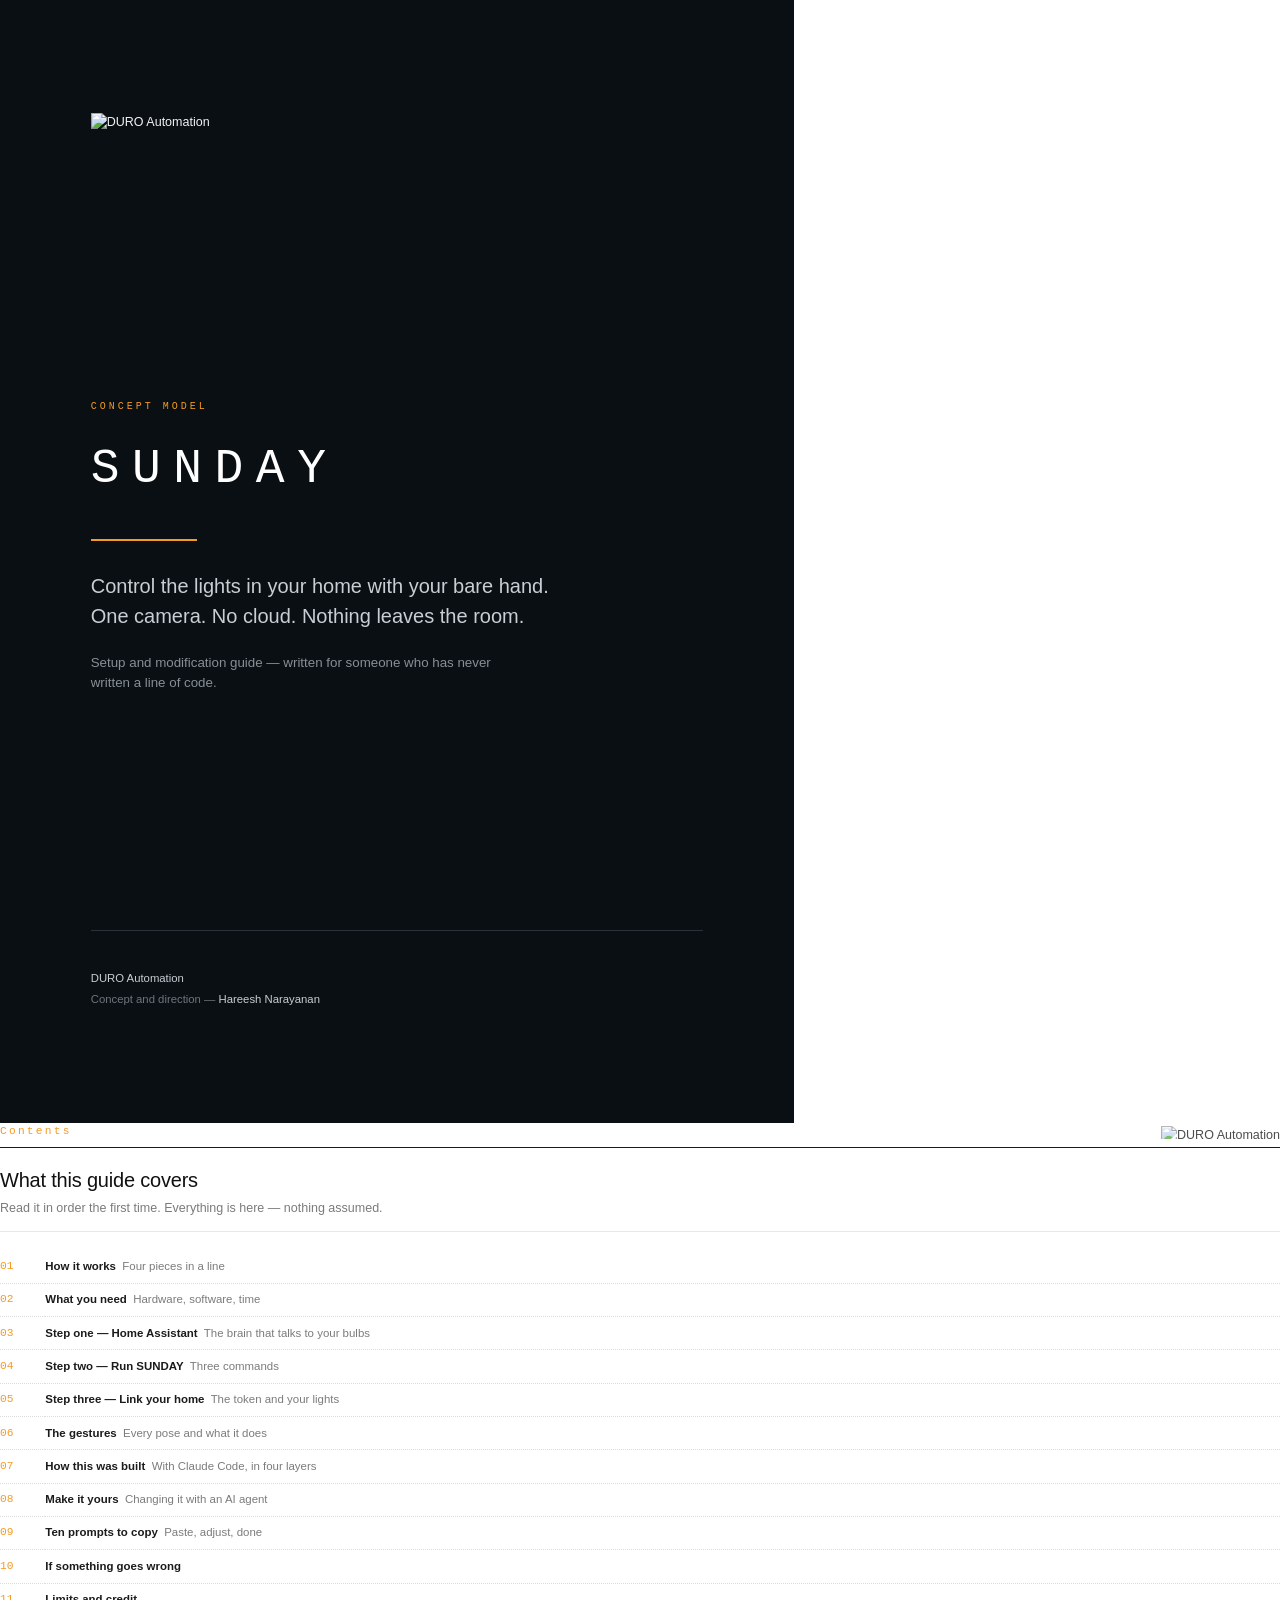
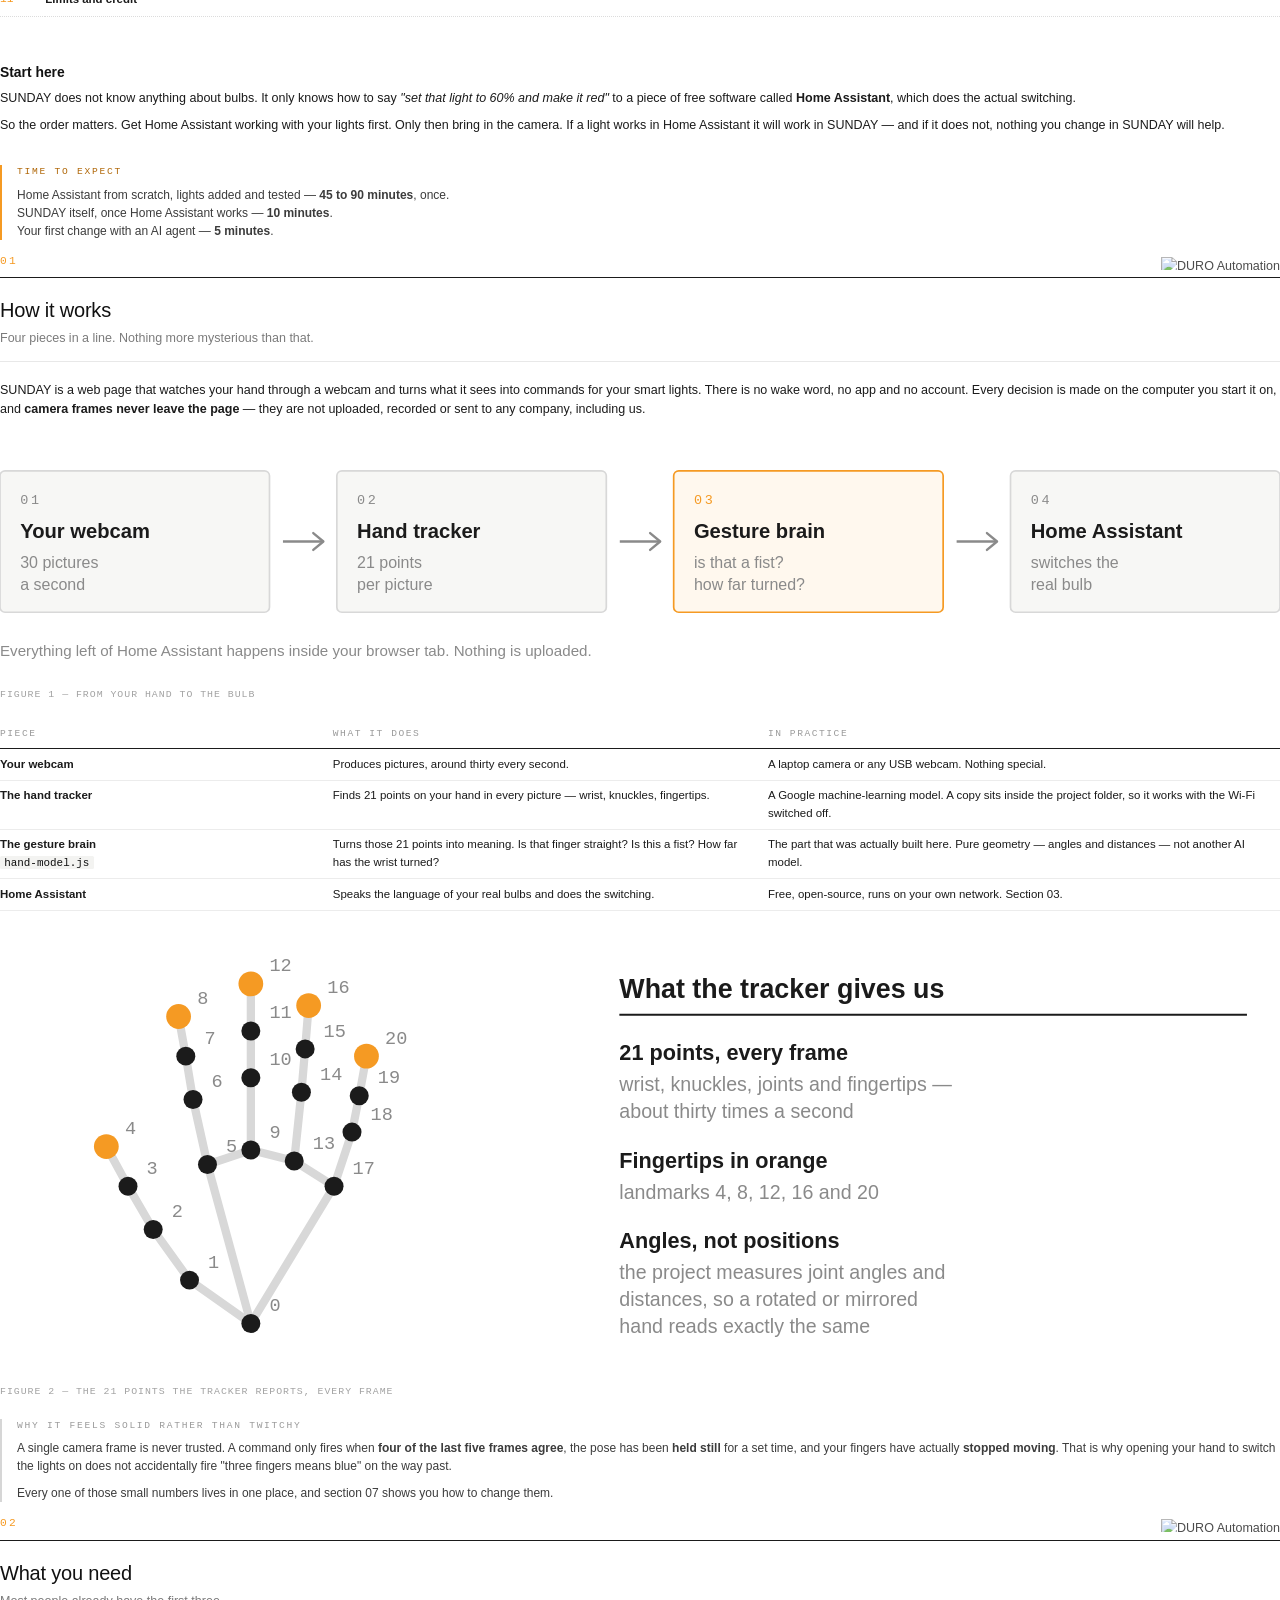
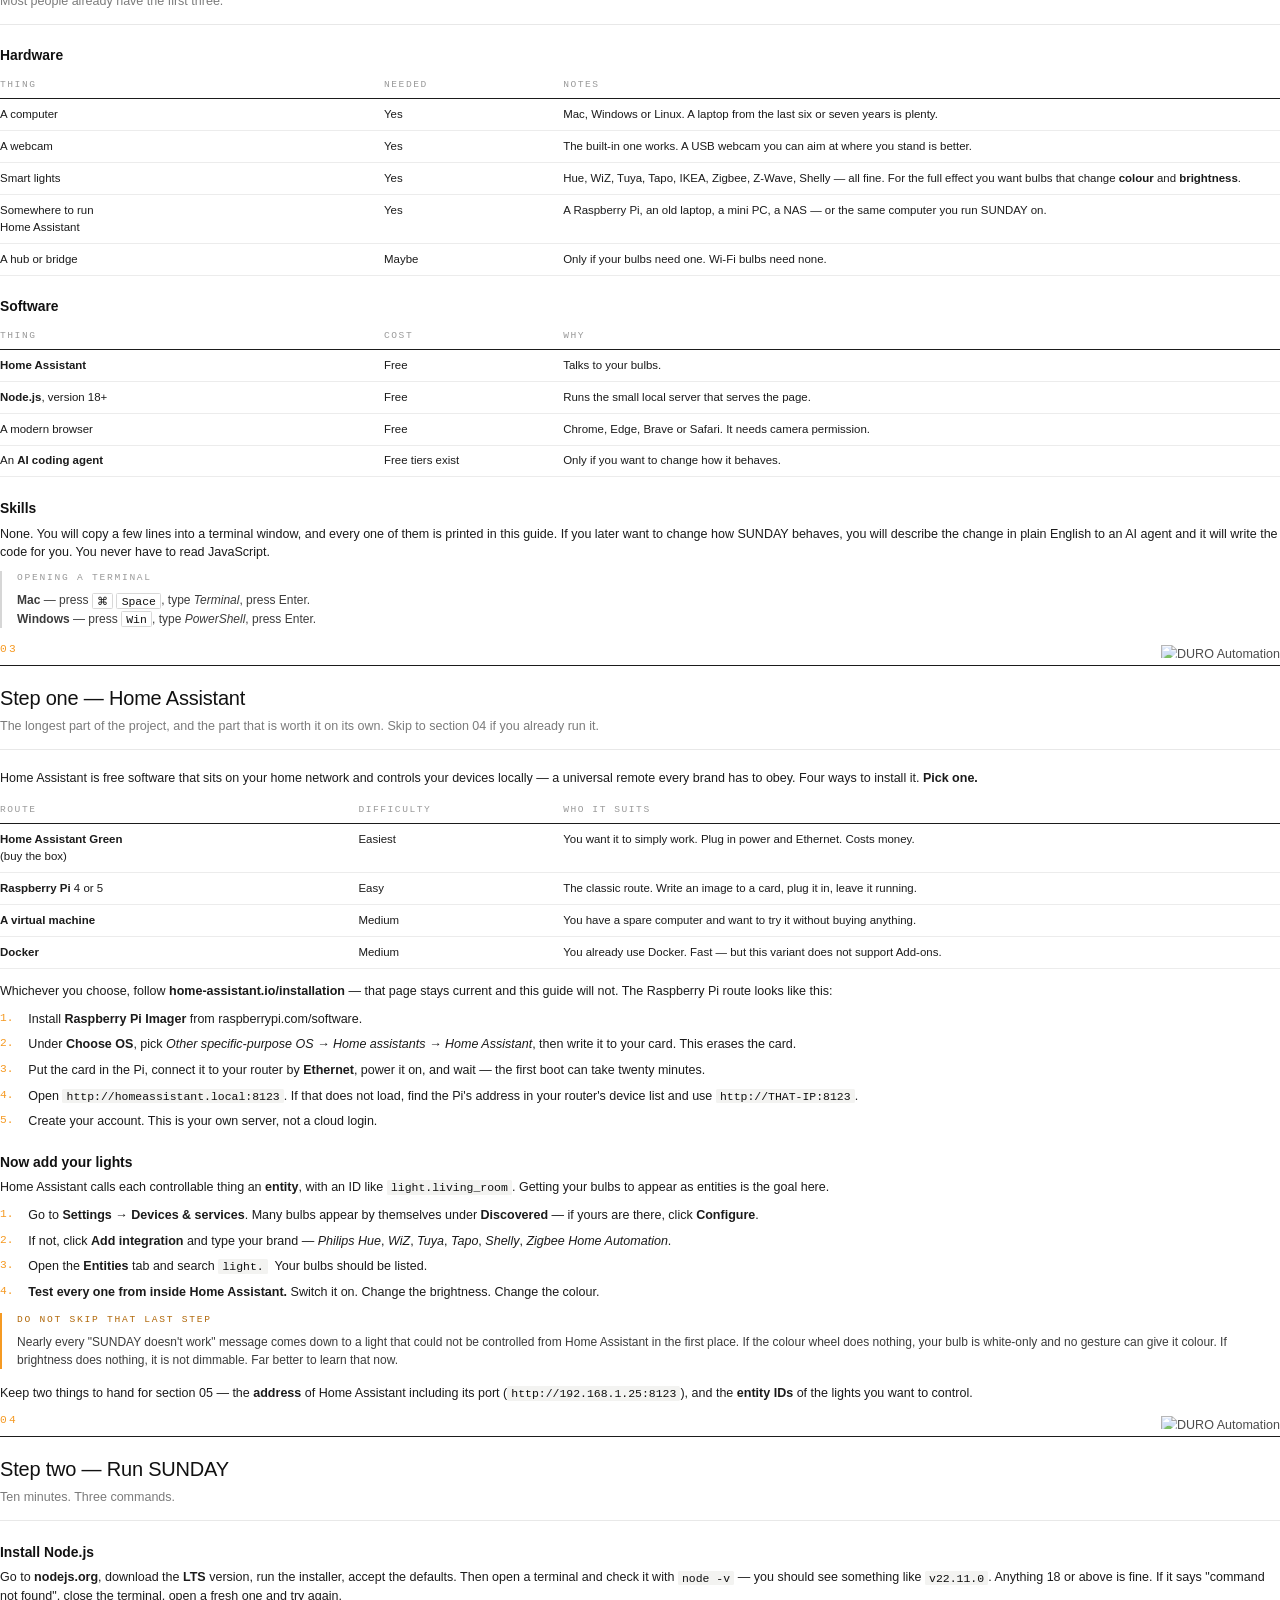
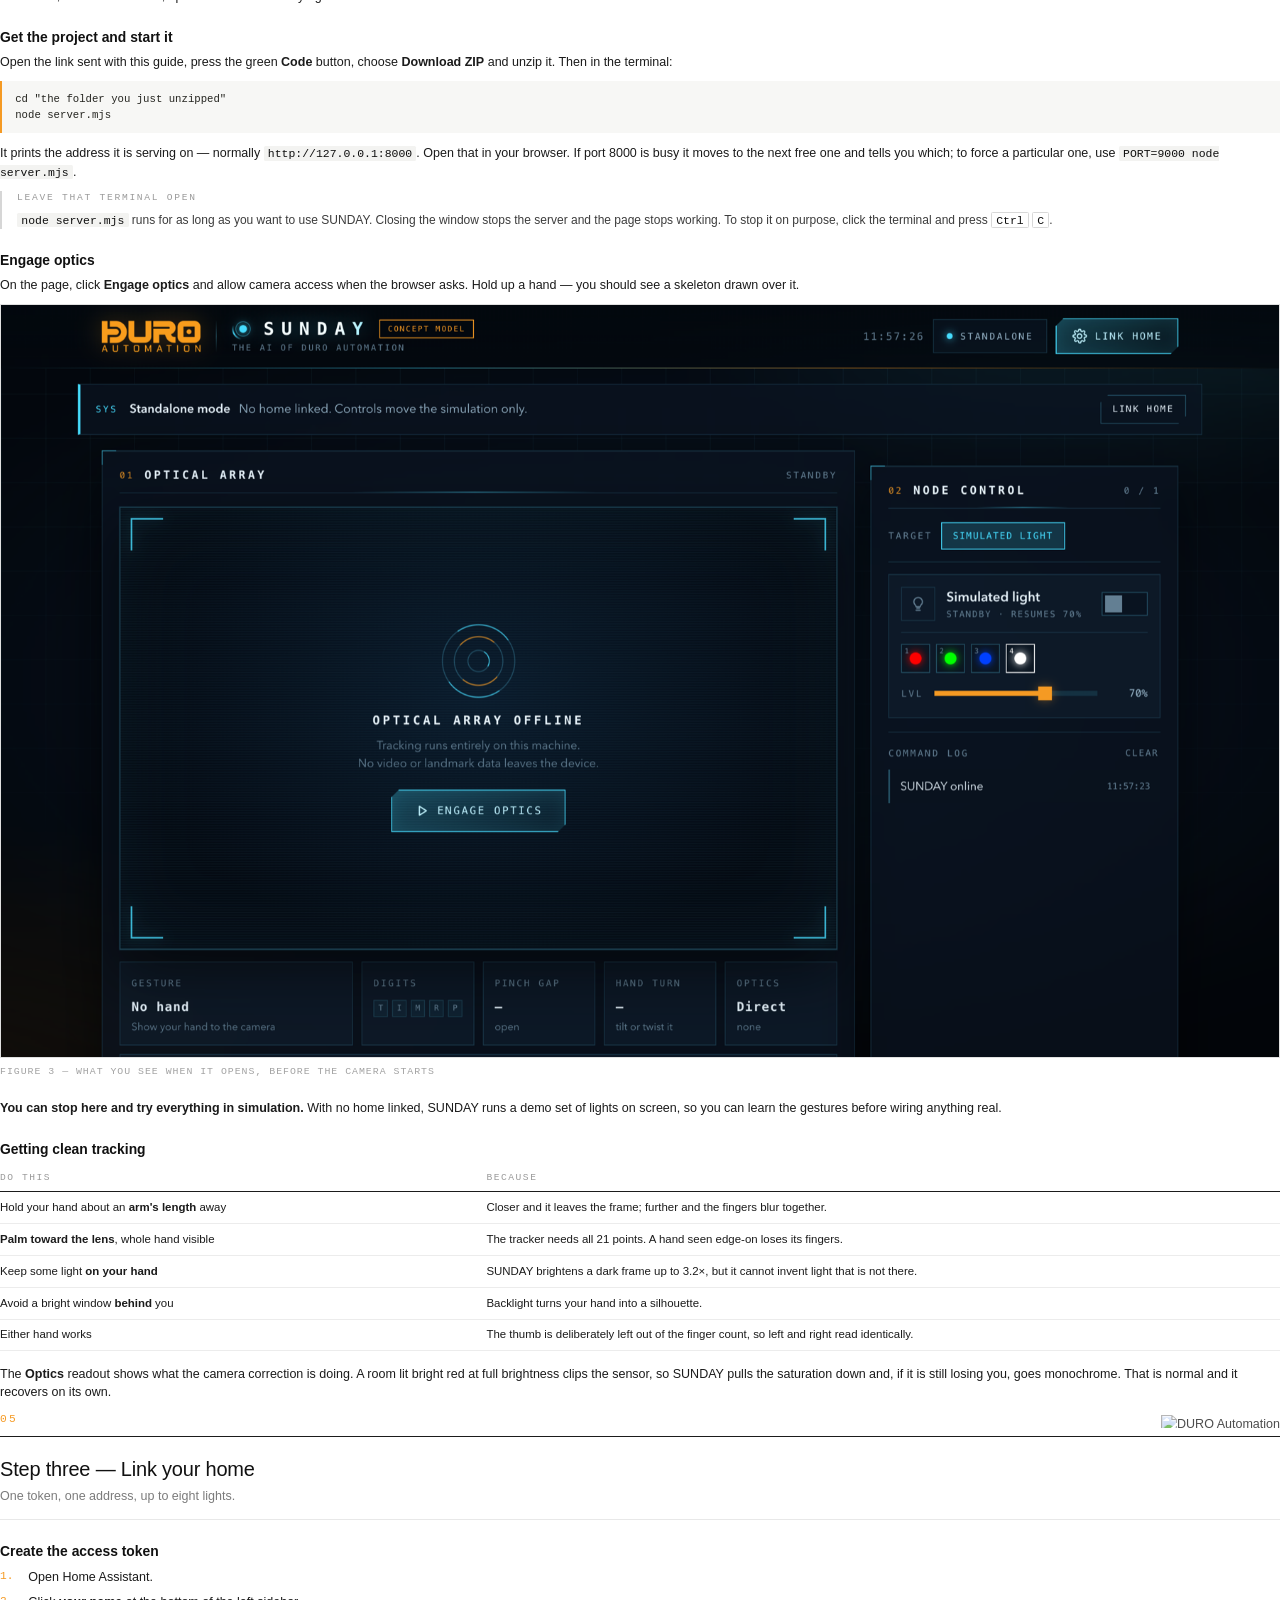
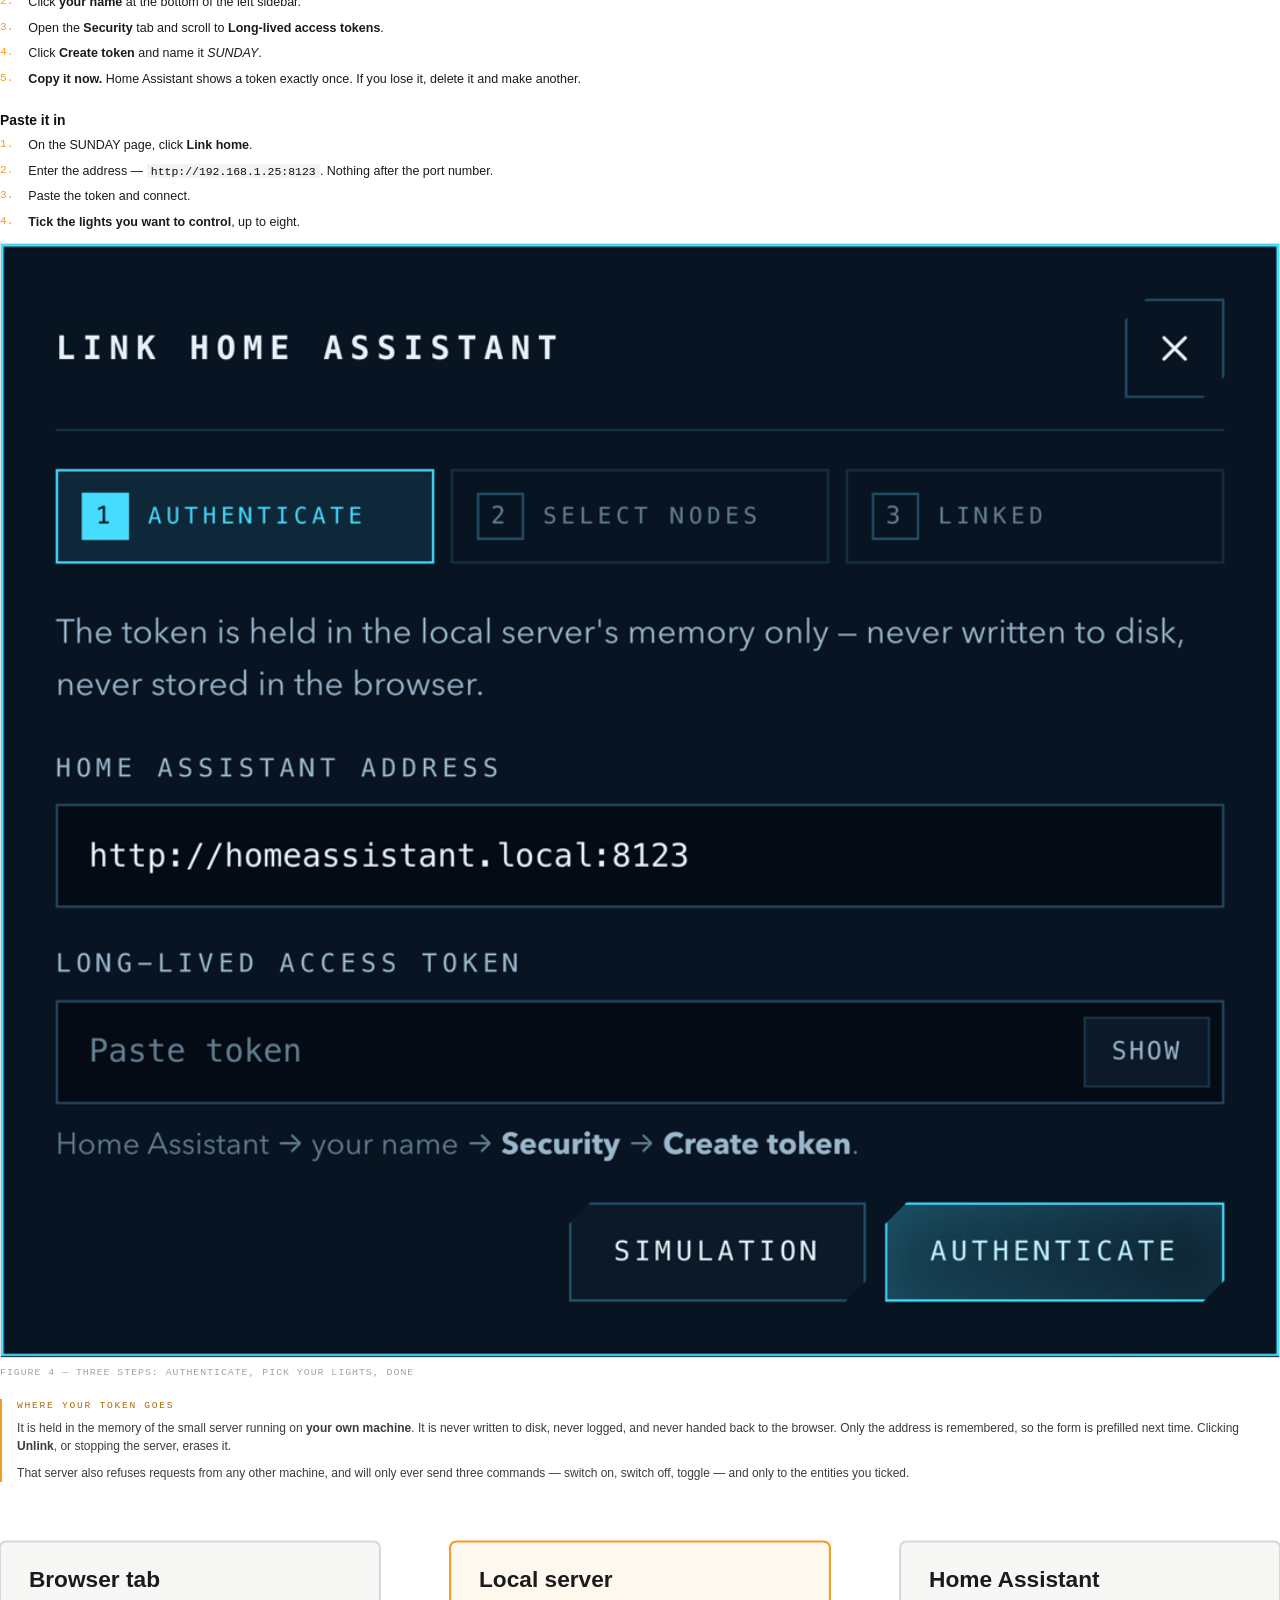
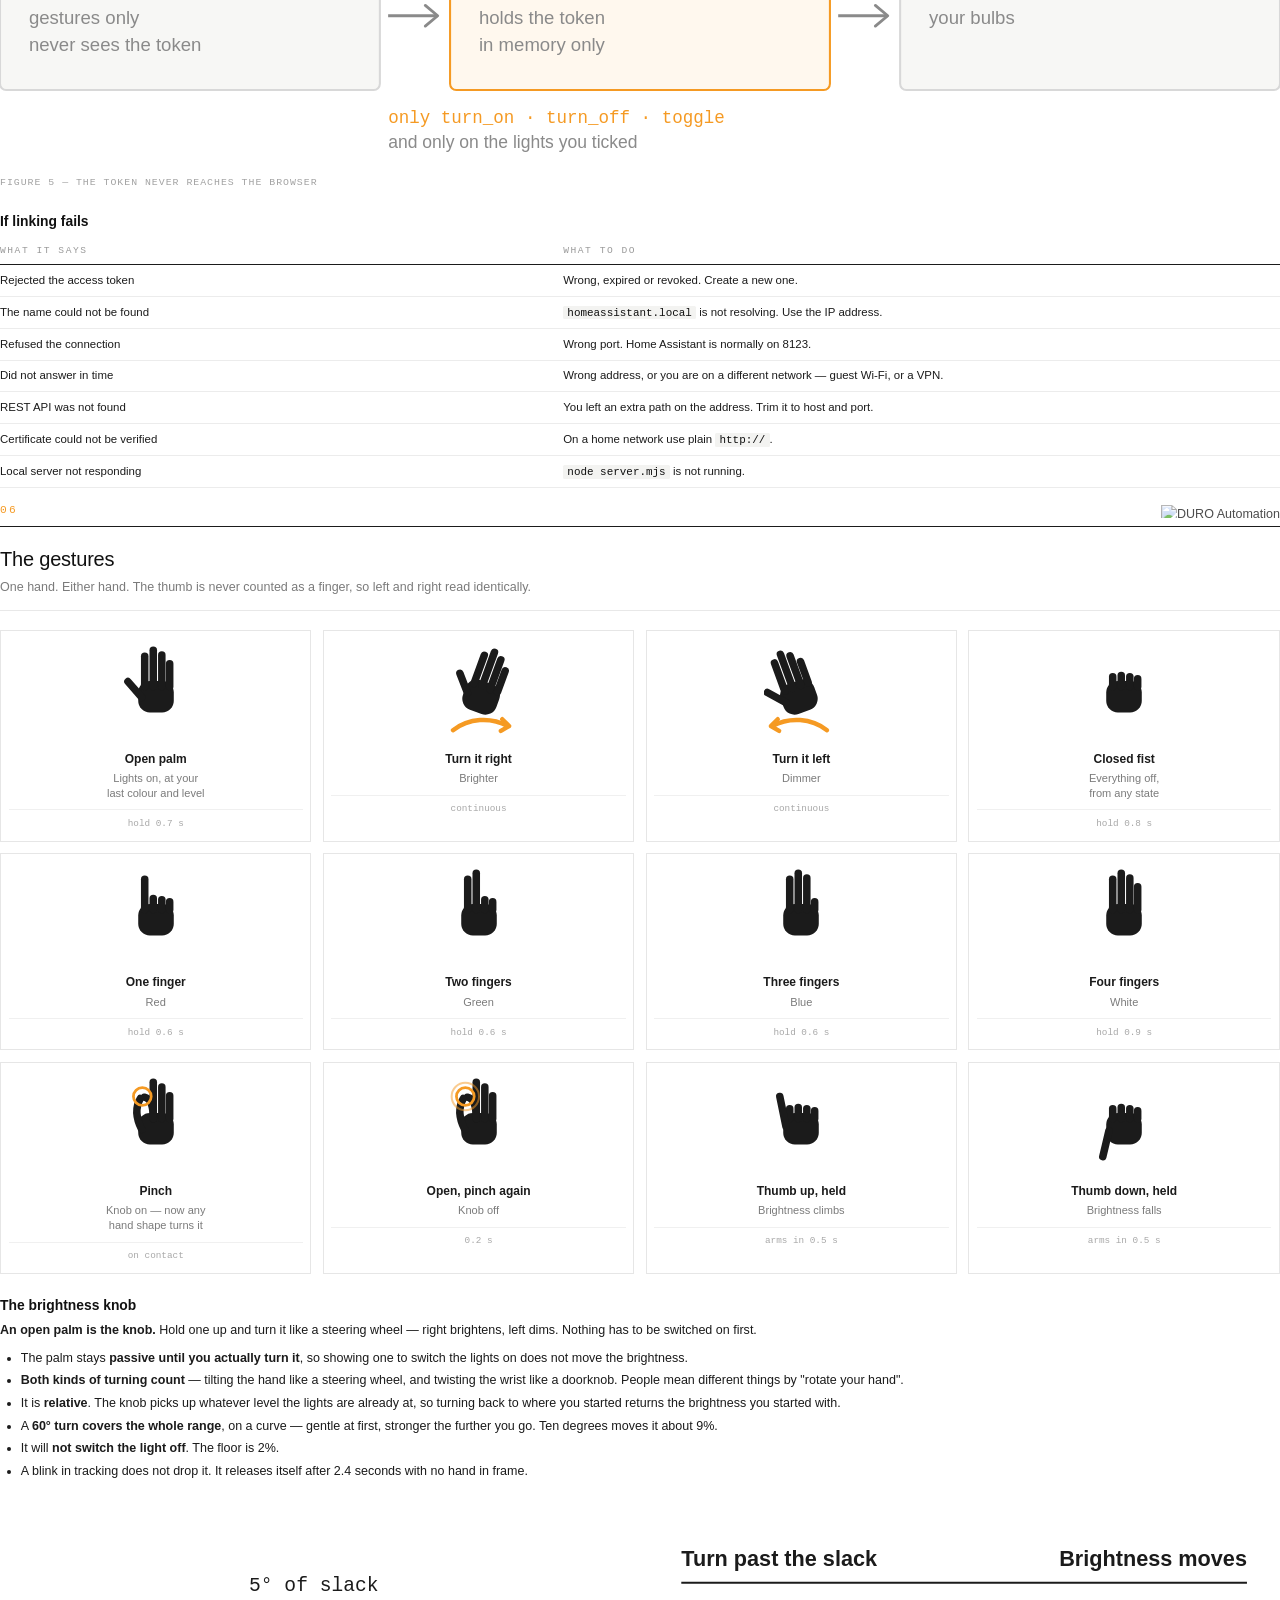
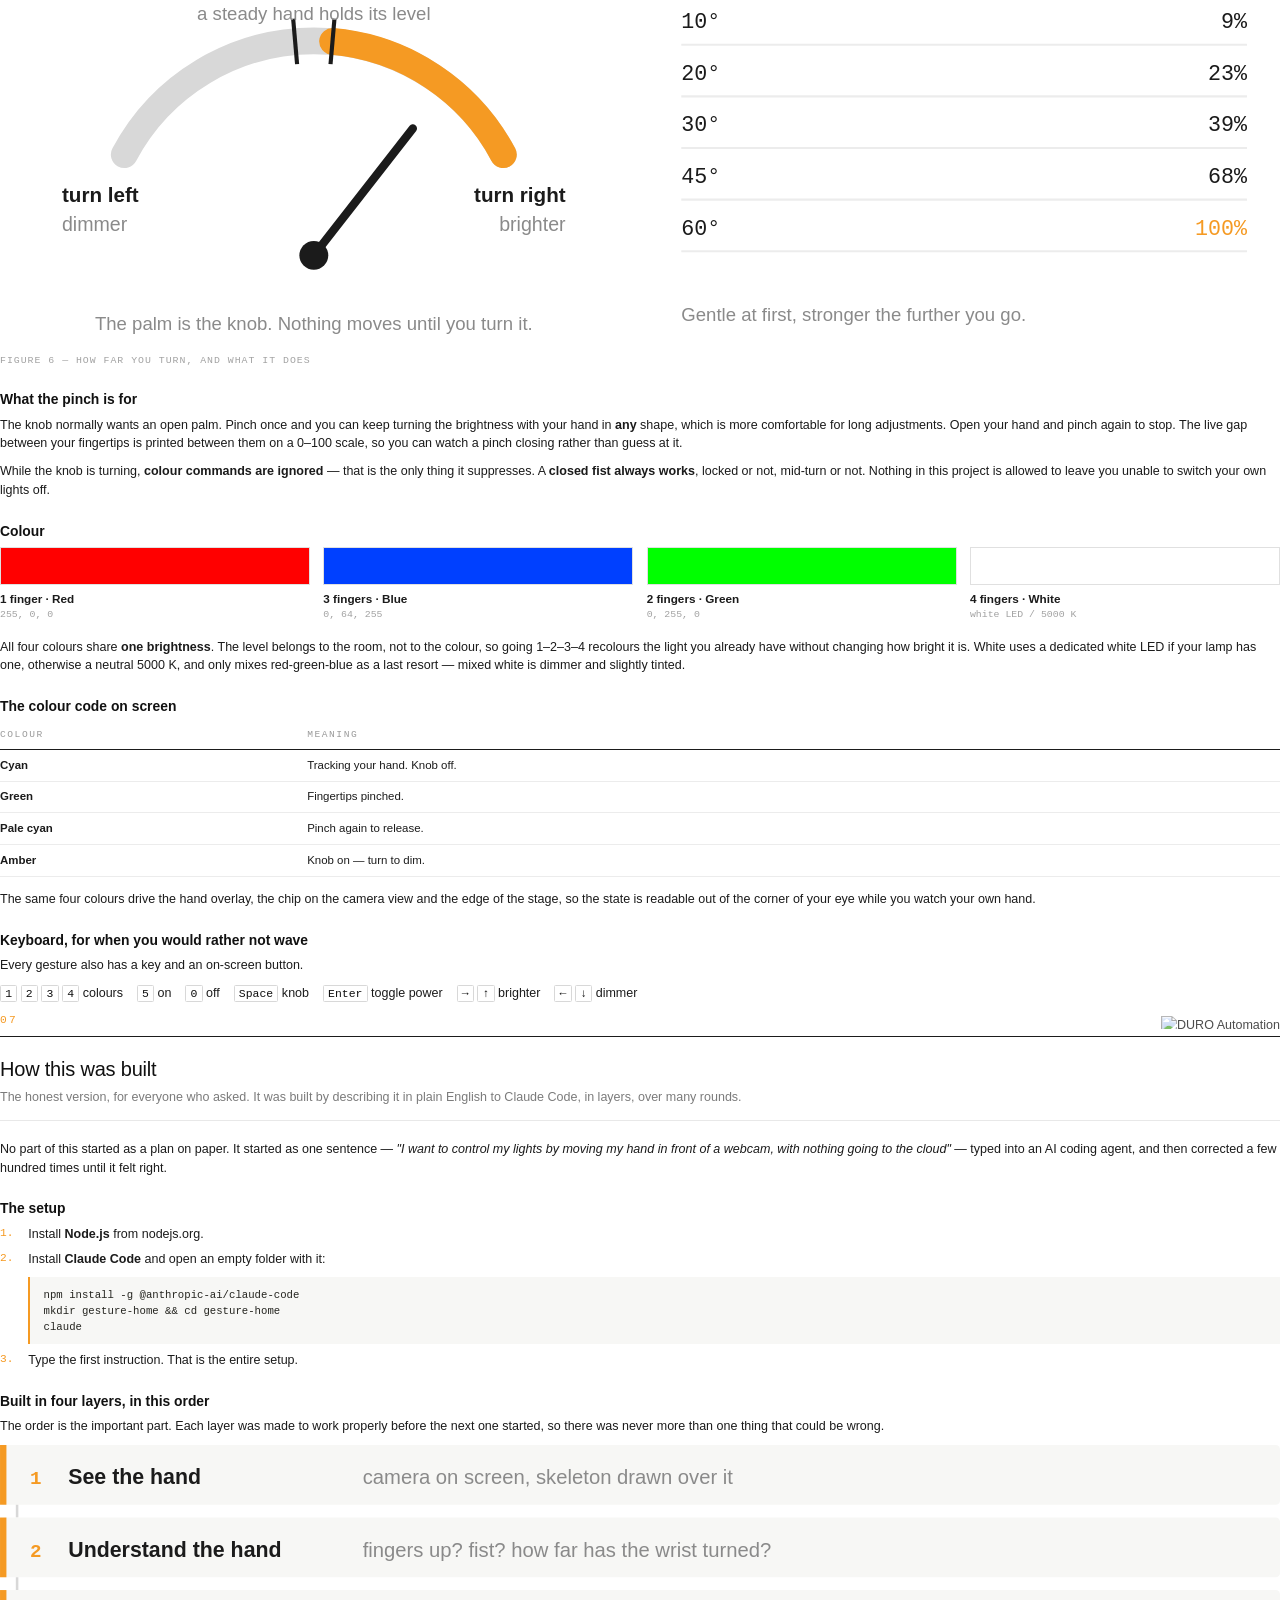
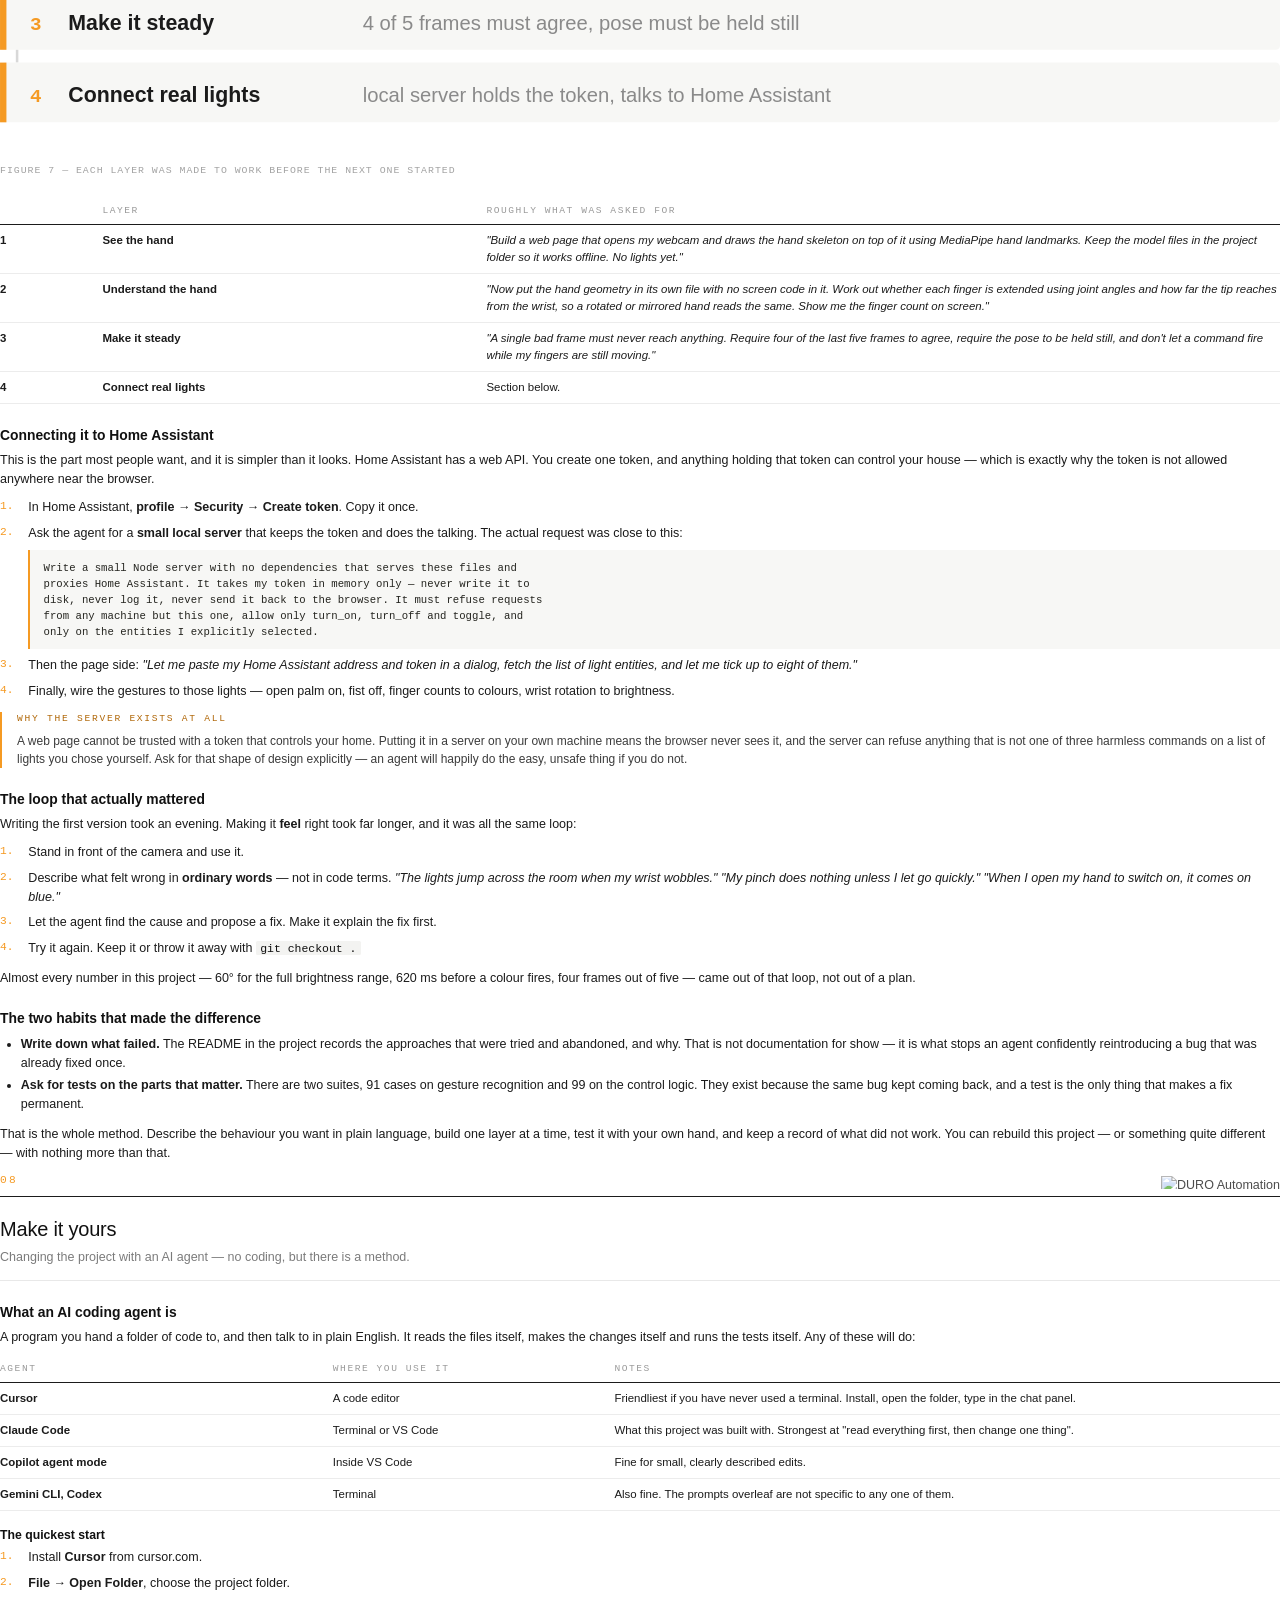
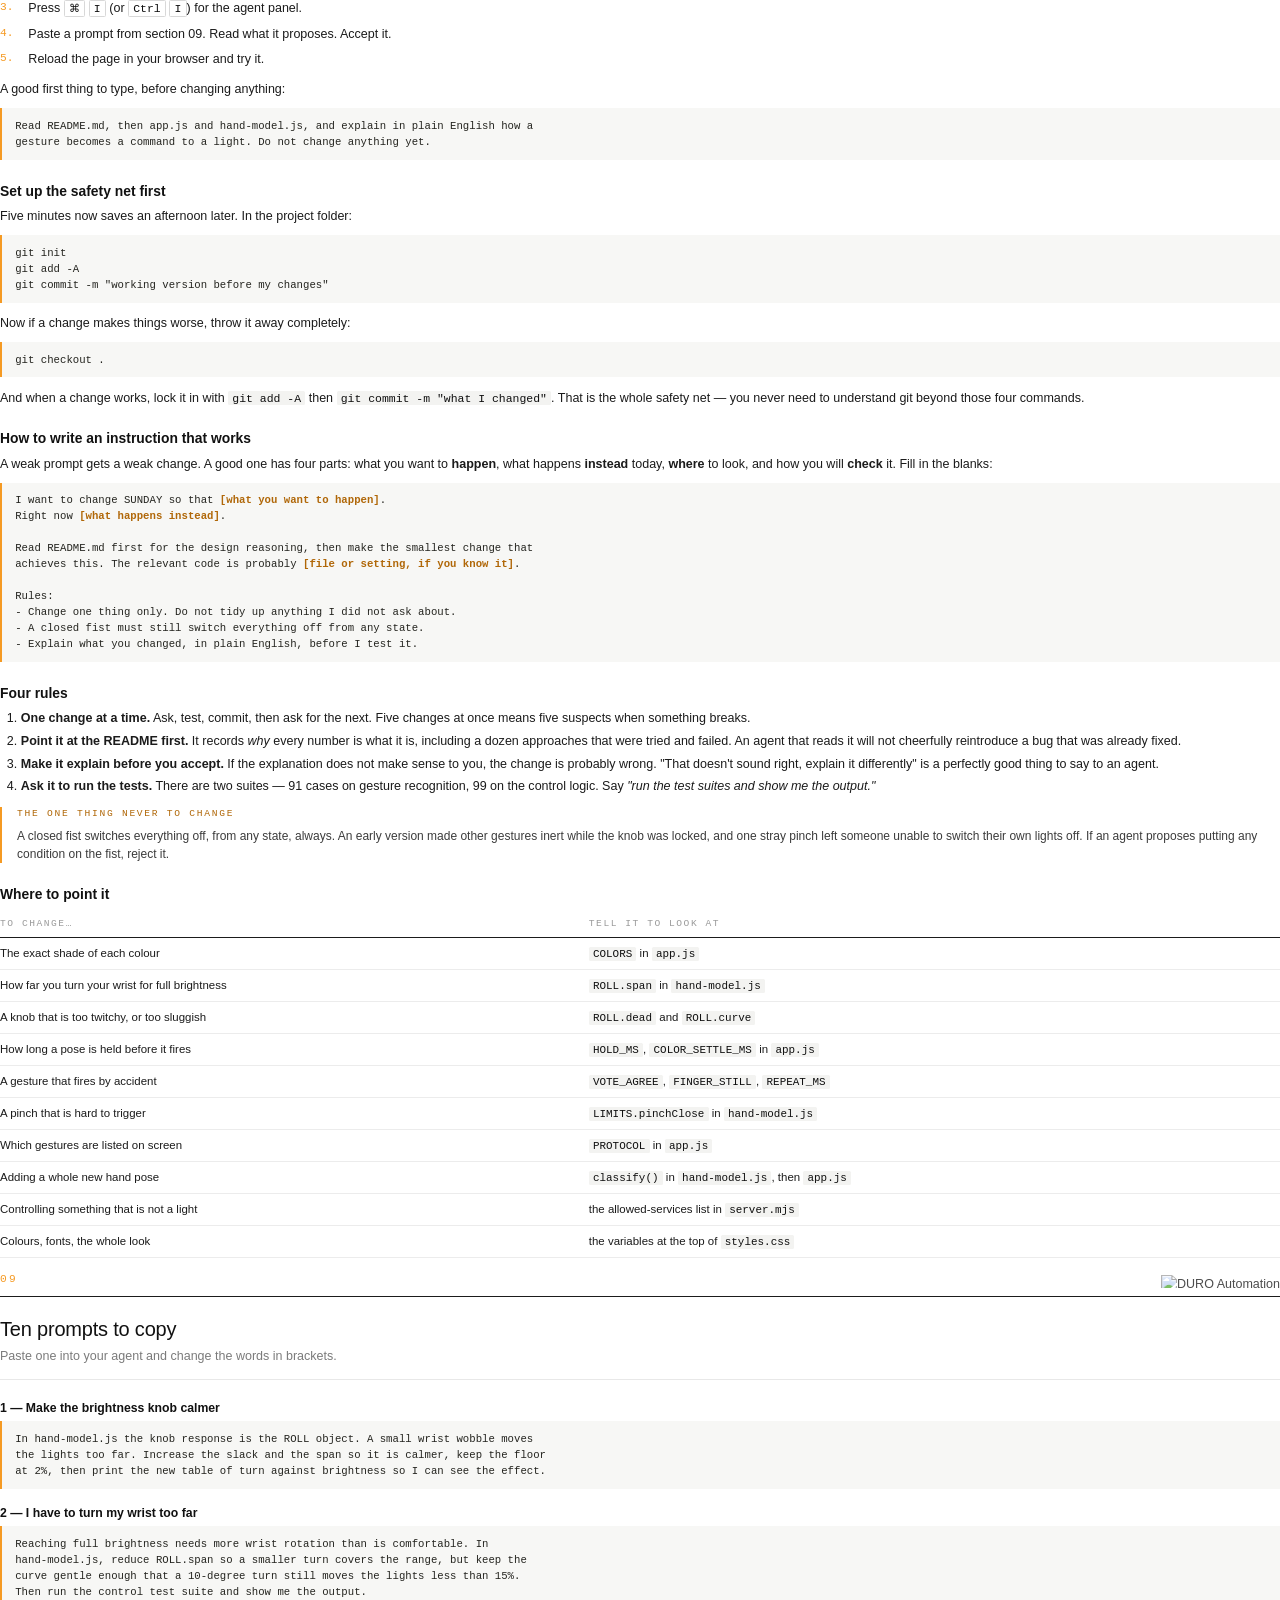
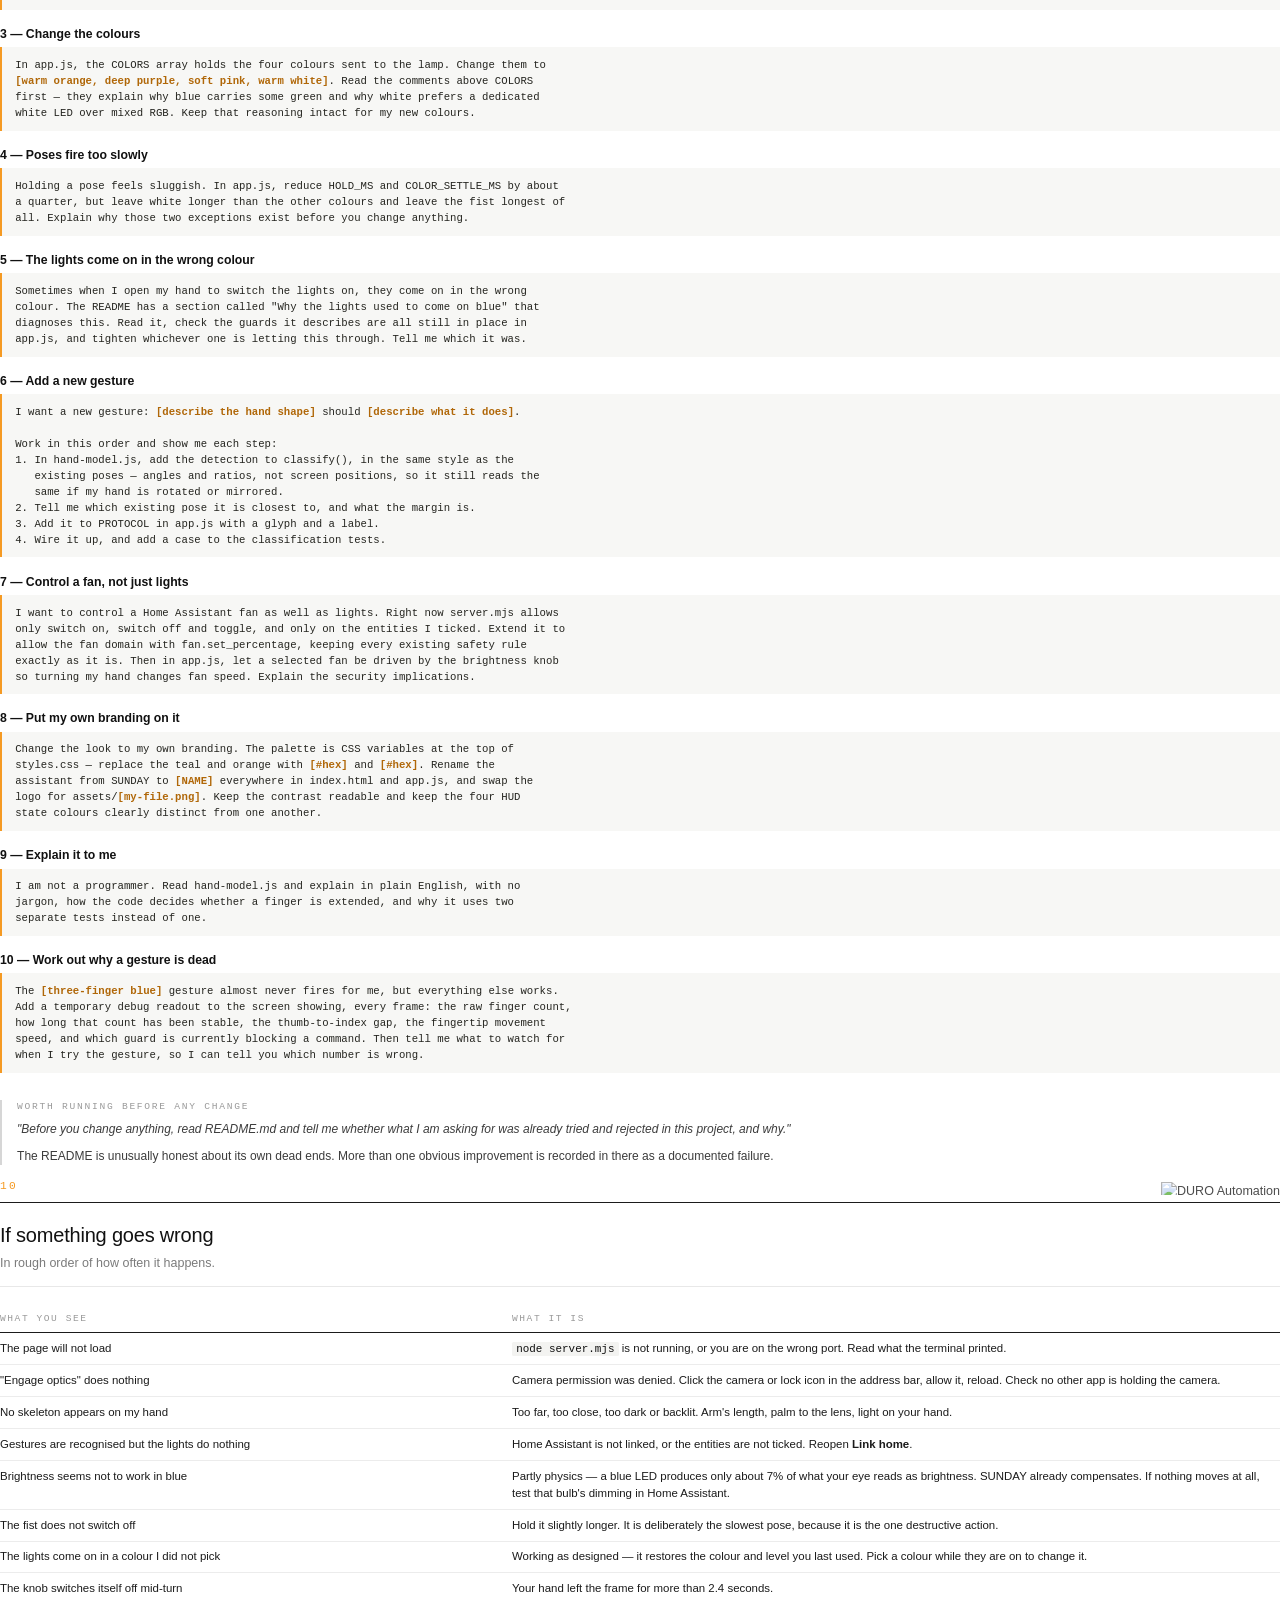
==== commit cc4e75e3: "Guide: illustrate it Adds drawn figures and real screenshots to the setup guide:  - 12 hand-pose gly" ====
--- a/docs/guide.html
+++ b/docs/guide.html
@@ -137,7 +137,40 @@
 
   .end { margin-top: 9mm; padding-top: 4mm; border-top: 0.5pt solid #e8e8e8; font-size: 8.6pt; color: #8a8a8a; line-height: 1.75; }
   .end b { color: #1b1b1b; font-weight: 600; }
-  .glyph { font-size: 11pt; }
+  /* ---------- figures ---------- */
+  .fig { margin: 1mm 0 5mm; page-break-inside: avoid; }
+  .fig img { width: 100%; display: block; }
+  .fig.framed img { border: 0.5pt solid #e0e0e0; }
+  .fig.narrow { width: 62%; }
+  .figcap {
+    font-family: ui-monospace, "SF Mono", Menlo, monospace;
+    font-size: 7.4pt; letter-spacing: .1em; text-transform: uppercase;
+    color: #a2a2a2; margin-top: 2mm;
+  }
+  .fig svg { display: block; }
+  .poses { display: flex; flex-wrap: wrap; gap: 3mm; margin: 1mm 0 5mm; }
+  .pose {
+    width: calc((100% - 9mm) / 4);
+    border: 0.5pt solid #e6e6e6; padding: 3.5mm 2mm 2.5mm;
+    text-align: center; page-break-inside: avoid;
+  }
+  .pose svg { margin: 0 auto 2.5mm; }
+  .pose b { display: block; font-size: 9pt; line-height: 1.3; }
+  .pose span { display: block; font-size: 8.3pt; color: #7b7b7b; margin-top: 1mm; line-height: 1.35; }
+  .pose em {
+    display: block; font-style: normal;
+    font-family: ui-monospace, Menlo, monospace; font-size: 7pt; color: #a8a8a8;
+    margin-top: 2.2mm; padding-top: 1.8mm; border-top: 0.5pt solid #f0f0f0;
+  }
+  .swatches { display: flex; gap: 3.5mm; margin: 0 0 4mm; page-break-inside: avoid; }
+  .sw { flex: 1; }
+  .sw i { display: block; height: 10mm; border: 0.5pt solid #e0e0e0; }
+  .sw b { display: block; font-size: 8.8pt; margin-top: 1.4mm; }
+  .sw span { display: block; font-family: ui-monospace, Menlo, monospace; font-size: 7.4pt; color: #a2a2a2; }
+  .side { display: flex; gap: 6mm; align-items: flex-start; margin-bottom: 4mm; page-break-inside: avoid; }
+  .side > .t { flex: 1; }
+  .side > .i { width: 38%; }
+  .side > .i img { width: 100%; display: block; }
 </style>
 </head>
 <body>
@@ -206,7 +239,7 @@
 computer you start it on, and <b>camera frames never leave the page</b> — they are not uploaded,
 recorded or sent to any company, including us.</p>
 
-<table>
+<div class="fig"><svg viewBox="0 0 760 150" width="100%" xmlns="http://www.w3.org/2000/svg"><rect x="0" y="26" width="160" height="84" rx="3" fill="#f7f7f5" stroke="#d8d8d8" stroke-width="1"/><text x="12" y="46" font-family='ui-monospace, "SF Mono", Menlo, monospace' font-size="8" fill="#8a8a8a" text-anchor="start" font-weight="400" letter-spacing="1.6">01</text><text x="12" y="66" font-family='"Helvetica Neue", Helvetica, Arial, sans-serif' font-size="12" fill="#1b1b1b" text-anchor="start" font-weight="600" letter-spacing="0">Your webcam</text><text x="12" y="84" font-family='"Helvetica Neue", Helvetica, Arial, sans-serif' font-size="9.5" fill="#8a8a8a" text-anchor="start" font-weight="400" letter-spacing="0">30 pictures</text><text x="12" y="97" font-family='"Helvetica Neue", Helvetica, Arial, sans-serif' font-size="9.5" fill="#8a8a8a" text-anchor="start" font-weight="400" letter-spacing="0">a second</text><line x1="168" y1="68" x2="192" y2="68" stroke="#8a8a8a" stroke-width="1.4"/><path d="M186 63 L192 68 L186 73" fill="none" stroke="#8a8a8a" stroke-width="1.4" stroke-linecap="round" stroke-linejoin="round"/><rect x="200" y="26" width="160" height="84" rx="3" fill="#f7f7f5" stroke="#d8d8d8" stroke-width="1"/><text x="212" y="46" font-family='ui-monospace, "SF Mono", Menlo, monospace' font-size="8" fill="#8a8a8a" text-anchor="start" font-weight="400" letter-spacing="1.6">02</text><text x="212" y="66" font-family='"Helvetica Neue", Helvetica, Arial, sans-serif' font-size="12" fill="#1b1b1b" text-anchor="start" font-weight="600" letter-spacing="0">Hand tracker</text><text x="212" y="84" font-family='"Helvetica Neue", Helvetica, Arial, sans-serif' font-size="9.5" fill="#8a8a8a" text-anchor="start" font-weight="400" letter-spacing="0">21 points</text><text x="212" y="97" font-family='"Helvetica Neue", Helvetica, Arial, sans-serif' font-size="9.5" fill="#8a8a8a" text-anchor="start" font-weight="400" letter-spacing="0">per picture</text><line x1="368" y1="68" x2="392" y2="68" stroke="#8a8a8a" stroke-width="1.4"/><path d="M386 63 L392 68 L386 73" fill="none" stroke="#8a8a8a" stroke-width="1.4" stroke-linecap="round" stroke-linejoin="round"/><rect x="400" y="26" width="160" height="84" rx="3" fill="#fff8ee" stroke="#f59a23" stroke-width="1"/><text x="412" y="46" font-family='ui-monospace, "SF Mono", Menlo, monospace' font-size="8" fill="#f59a23" text-anchor="start" font-weight="400" letter-spacing="1.6">03</text><text x="412" y="66" font-family='"Helvetica Neue", Helvetica, Arial, sans-serif' font-size="12" fill="#1b1b1b" text-anchor="start" font-weight="600" letter-spacing="0">Gesture brain</text><text x="412" y="84" font-family='"Helvetica Neue", Helvetica, Arial, sans-serif' font-size="9.5" fill="#8a8a8a" text-anchor="start" font-weight="400" letter-spacing="0">is that a fist?</text><text x="412" y="97" font-family='"Helvetica Neue", Helvetica, Arial, sans-serif' font-size="9.5" fill="#8a8a8a" text-anchor="start" font-weight="400" letter-spacing="0">how far turned?</text><line x1="568" y1="68" x2="592" y2="68" stroke="#8a8a8a" stroke-width="1.4"/><path d="M586 63 L592 68 L586 73" fill="none" stroke="#8a8a8a" stroke-width="1.4" stroke-linecap="round" stroke-linejoin="round"/><rect x="600" y="26" width="160" height="84" rx="3" fill="#f7f7f5" stroke="#d8d8d8" stroke-width="1"/><text x="612" y="46" font-family='ui-monospace, "SF Mono", Menlo, monospace' font-size="8" fill="#8a8a8a" text-anchor="start" font-weight="400" letter-spacing="1.6">04</text><text x="612" y="66" font-family='"Helvetica Neue", Helvetica, Arial, sans-serif' font-size="12" fill="#1b1b1b" text-anchor="start" font-weight="600" letter-spacing="0">Home Assistant</text><text x="612" y="84" font-family='"Helvetica Neue", Helvetica, Arial, sans-serif' font-size="9.5" fill="#8a8a8a" text-anchor="start" font-weight="400" letter-spacing="0">switches the</text><text x="612" y="97" font-family='"Helvetica Neue", Helvetica, Arial, sans-serif' font-size="9.5" fill="#8a8a8a" text-anchor="start" font-weight="400" letter-spacing="0">real bulb</text><text x="0" y="136" font-family='"Helvetica Neue", Helvetica, Arial, sans-serif' font-size="9" fill="#8a8a8a" text-anchor="start" font-weight="400" letter-spacing="0">Everything left of Home Assistant happens inside your browser tab. Nothing is uploaded.</text></svg><div class="figcap">Figure 1 — from your hand to the bulb</div></div><table>
   <tr><th style="width:26%">Piece</th><th style="width:34%">What it does</th><th>In practice</th></tr>
   <tr>
     <td><b>Your webcam</b></td>
@@ -233,7 +266,7 @@
   </tr>
 </table>
 
-<div class="note">
+<div class="fig"><svg viewBox="0 0 620 220" width="100%" xmlns="http://www.w3.org/2000/svg"><polyline points="121.5,193.5 91.8,172.5 74.2,148.0 62.0,127.0 51.5,107.8" fill="none" stroke="#d8d8d8" stroke-width="4" stroke-linecap="round" stroke-linejoin="round"/><polyline points="121.5,193.5 100.5,116.5 93.5,85.0 90.0,64.0 86.5,44.8" fill="none" stroke="#d8d8d8" stroke-width="4" stroke-linecap="round" stroke-linejoin="round"/><polyline points="100.5,116.5 121.5,109.5 121.5,74.5 121.5,51.8 121.5,29.0" fill="none" stroke="#d8d8d8" stroke-width="4" stroke-linecap="round" stroke-linejoin="round"/><polyline points="121.5,109.5 142.5,114.8 146.0,81.5 147.8,60.5 149.5,39.5" fill="none" stroke="#d8d8d8" stroke-width="4" stroke-linecap="round" stroke-linejoin="round"/><polyline points="142.5,114.8 161.8,127.0 170.5,100.8 174.0,83.2 177.5,64.0" fill="none" stroke="#d8d8d8" stroke-width="4" stroke-linecap="round" stroke-linejoin="round"/><polyline points="121.5,193.5 161.8,127.0" fill="none" stroke="#d8d8d8" stroke-width="4" stroke-linecap="round" stroke-linejoin="round"/><circle cx="121.5" cy="193.5" r="4.6" fill="#1b1b1b"/><text x="130.5" y="187.5" font-family='ui-monospace, "SF Mono", Menlo, monospace' font-size="9" fill="#8a8a8a" text-anchor="start" font-weight="400" letter-spacing="0">0</text><circle cx="91.8" cy="172.5" r="4.6" fill="#1b1b1b"/><text x="100.75" y="166.5" font-family='ui-monospace, "SF Mono", Menlo, monospace' font-size="9" fill="#8a8a8a" text-anchor="start" font-weight="400" letter-spacing="0">1</text><circle cx="74.2" cy="148.0" r="4.6" fill="#1b1b1b"/><text x="83.25" y="142.0" font-family='ui-monospace, "SF Mono", Menlo, monospace' font-size="9" fill="#8a8a8a" text-anchor="start" font-weight="400" letter-spacing="0">2</text><circle cx="62.0" cy="127.0" r="4.6" fill="#1b1b1b"/><text x="71.0" y="121.0" font-family='ui-monospace, "SF Mono", Menlo, monospace' font-size="9" fill="#8a8a8a" text-anchor="start" font-weight="400" letter-spacing="0">3</text><circle cx="51.5" cy="107.8" r="6" fill="#f59a23"/><text x="60.5" y="101.75" font-family='ui-monospace, "SF Mono", Menlo, monospace' font-size="9" fill="#8a8a8a" text-anchor="start" font-weight="400" letter-spacing="0">4</text><circle cx="100.5" cy="116.5" r="4.6" fill="#1b1b1b"/><text x="109.5" y="110.5" font-family='ui-monospace, "SF Mono", Menlo, monospace' font-size="9" fill="#8a8a8a" text-anchor="start" font-weight="400" letter-spacing="0">5</text><circle cx="93.5" cy="85.0" r="4.6" fill="#1b1b1b"/><text x="102.5" y="79.0" font-family='ui-monospace, "SF Mono", Menlo, monospace' font-size="9" fill="#8a8a8a" text-anchor="start" font-weight="400" letter-spacing="0">6</text><circle cx="90.0" cy="64.0" r="4.6" fill="#1b1b1b"/><text x="99.0" y="58.0" font-family='ui-monospace, "SF Mono", Menlo, monospace' font-size="9" fill="#8a8a8a" text-anchor="start" font-weight="400" letter-spacing="0">7</text><circle cx="86.5" cy="44.8" r="6" fill="#f59a23"/><text x="95.5" y="38.75" font-family='ui-monospace, "SF Mono", Menlo, monospace' font-size="9" fill="#8a8a8a" text-anchor="start" font-weight="400" letter-spacing="0">8</text><circle cx="121.5" cy="109.5" r="4.6" fill="#1b1b1b"/><text x="130.5" y="103.5" font-family='ui-monospace, "SF Mono", Menlo, monospace' font-size="9" fill="#8a8a8a" text-anchor="start" font-weight="400" letter-spacing="0">9</text><circle cx="121.5" cy="74.5" r="4.6" fill="#1b1b1b"/><text x="130.5" y="68.5" font-family='ui-monospace, "SF Mono", Menlo, monospace' font-size="9" fill="#8a8a8a" text-anchor="start" font-weight="400" letter-spacing="0">10</text><circle cx="121.5" cy="51.8" r="4.6" fill="#1b1b1b"/><text x="130.5" y="45.75" font-family='ui-monospace, "SF Mono", Menlo, monospace' font-size="9" fill="#8a8a8a" text-anchor="start" font-weight="400" letter-spacing="0">11</text><circle cx="121.5" cy="29.0" r="6" fill="#f59a23"/><text x="130.5" y="23.0" font-family='ui-monospace, "SF Mono", Menlo, monospace' font-size="9" fill="#8a8a8a" text-anchor="start" font-weight="400" letter-spacing="0">12</text><circle cx="142.5" cy="114.8" r="4.6" fill="#1b1b1b"/><text x="151.5" y="108.75" font-family='ui-monospace, "SF Mono", Menlo, monospace' font-size="9" fill="#8a8a8a" text-anchor="start" font-weight="400" letter-spacing="0">13</text><circle cx="146.0" cy="81.5" r="4.6" fill="#1b1b1b"/><text x="155.0" y="75.5" font-family='ui-monospace, "SF Mono", Menlo, monospace' font-size="9" fill="#8a8a8a" text-anchor="start" font-weight="400" letter-spacing="0">14</text><circle cx="147.8" cy="60.5" r="4.6" fill="#1b1b1b"/><text x="156.75" y="54.5" font-family='ui-monospace, "SF Mono", Menlo, monospace' font-size="9" fill="#8a8a8a" text-anchor="start" font-weight="400" letter-spacing="0">15</text><circle cx="149.5" cy="39.5" r="6" fill="#f59a23"/><text x="158.5" y="33.5" font-family='ui-monospace, "SF Mono", Menlo, monospace' font-size="9" fill="#8a8a8a" text-anchor="start" font-weight="400" letter-spacing="0">16</text><circle cx="161.8" cy="127.0" r="4.6" fill="#1b1b1b"/><text x="170.75" y="121.0" font-family='ui-monospace, "SF Mono", Menlo, monospace' font-size="9" fill="#8a8a8a" text-anchor="start" font-weight="400" letter-spacing="0">17</text><circle cx="170.5" cy="100.8" r="4.6" fill="#1b1b1b"/><text x="179.5" y="94.75" font-family='ui-monospace, "SF Mono", Menlo, monospace' font-size="9" fill="#8a8a8a" text-anchor="start" font-weight="400" letter-spacing="0">18</text><circle cx="174.0" cy="83.2" r="4.6" fill="#1b1b1b"/><text x="183.0" y="77.25" font-family='ui-monospace, "SF Mono", Menlo, monospace' font-size="9" fill="#8a8a8a" text-anchor="start" font-weight="400" letter-spacing="0">19</text><circle cx="177.5" cy="64.0" r="6" fill="#f59a23"/><text x="186.5" y="58.0" font-family='ui-monospace, "SF Mono", Menlo, monospace' font-size="9" fill="#8a8a8a" text-anchor="start" font-weight="400" letter-spacing="0">20</text><text x="300" y="36" font-family='"Helvetica Neue", Helvetica, Arial, sans-serif' font-size="13" fill="#1b1b1b" text-anchor="start" font-weight="600" letter-spacing="0">What the tracker gives us</text><line x1="300" y1="44" x2="604" y2="44" stroke="#1b1b1b" stroke-width="1"/><text x="300" y="66" font-family='"Helvetica Neue", Helvetica, Arial, sans-serif' font-size="10.5" fill="#1b1b1b" text-anchor="start" font-weight="600" letter-spacing="0">21 points, every frame</text><text x="300" y="81" font-family='"Helvetica Neue", Helvetica, Arial, sans-serif' font-size="9.5" fill="#8a8a8a" text-anchor="start" font-weight="400" letter-spacing="0">wrist, knuckles, joints and fingertips —</text><text x="300" y="94" font-family='"Helvetica Neue", Helvetica, Arial, sans-serif' font-size="9.5" fill="#8a8a8a" text-anchor="start" font-weight="400" letter-spacing="0">about thirty times a second</text><text x="300" y="118" font-family='"Helvetica Neue", Helvetica, Arial, sans-serif' font-size="10.5" fill="#1b1b1b" text-anchor="start" font-weight="600" letter-spacing="0">Fingertips in orange</text><text x="300" y="133" font-family='"Helvetica Neue", Helvetica, Arial, sans-serif' font-size="9.5" fill="#8a8a8a" text-anchor="start" font-weight="400" letter-spacing="0">landmarks 4, 8, 12, 16 and 20</text><text x="300" y="157" font-family='"Helvetica Neue", Helvetica, Arial, sans-serif' font-size="10.5" fill="#1b1b1b" text-anchor="start" font-weight="600" letter-spacing="0">Angles, not positions</text><text x="300" y="172" font-family='"Helvetica Neue", Helvetica, Arial, sans-serif' font-size="9.5" fill="#8a8a8a" text-anchor="start" font-weight="400" letter-spacing="0">the project measures joint angles and</text><text x="300" y="185" font-family='"Helvetica Neue", Helvetica, Arial, sans-serif' font-size="9.5" fill="#8a8a8a" text-anchor="start" font-weight="400" letter-spacing="0">distances, so a rotated or mirrored</text><text x="300" y="198" font-family='"Helvetica Neue", Helvetica, Arial, sans-serif' font-size="9.5" fill="#8a8a8a" text-anchor="start" font-weight="400" letter-spacing="0">hand reads exactly the same</text></svg><div class="figcap">Figure 2 — the 21 points the tracker reports, every frame</div></div><div class="note">
   <span class="lab">Why it feels solid rather than twitchy</span>
   <p>A single camera frame is never trusted. A command only fires when <b>four of the last five frames
   agree</b>, the pose has been <b>held still</b> for a set time, and your fingers have actually
@@ -375,7 +408,7 @@
 <h3>Engage optics</h3>
 <p>On the page, click <b>Engage optics</b> and allow camera access when the browser asks. Hold up a
 hand — you should see a skeleton drawn over it.</p>
-<p><b>You can stop here and try everything in simulation.</b> With no home linked, SUNDAY runs a demo
+<div class="fig framed"><img src="fig/app-overview.png" alt="The SUNDAY interface"><div class="figcap">Figure 3 — what you see when it opens, before the camera starts</div></div><p><b>You can stop here and try everything in simulation.</b> With no home linked, SUNDAY runs a demo
 set of lights on screen, so you can learn the gestures before wiring anything real.</p>
 
 <h3>Getting clean tracking</h3>
@@ -421,7 +454,7 @@
   <li><b>Tick the lights you want to control</b>, up to eight.</li>
 </ol>
 
-<div class="note key">
+<div class="fig framed"><img src="fig/link-dialog.png" alt="The Link Home Assistant dialog"><div class="figcap">Figure 4 — three steps: authenticate, pick your lights, done</div></div><div class="note key">
   <span class="lab">Where your token goes</span>
   <p>It is held in the memory of the small server running on <b>your own machine</b>. It is never
   written to disk, never logged, and never handed back to the browser. Only the address is remembered,
@@ -430,7 +463,7 @@
   switch on, switch off, toggle — and only to the entities you ticked.</p>
 </div>
 
-<h3>If linking fails</h3>
+<div class="fig"><svg viewBox="0 0 620 132" width="100%" xmlns="http://www.w3.org/2000/svg"><rect x="0" y="22" width="184" height="72" rx="3" fill="#f7f7f5" stroke="#d8d8d8"/><text x="14" y="44" font-family='"Helvetica Neue", Helvetica, Arial, sans-serif' font-size="11" fill="#1b1b1b" text-anchor="start" font-weight="600" letter-spacing="0">Browser tab</text><text x="14" y="62" font-family='"Helvetica Neue", Helvetica, Arial, sans-serif' font-size="9" fill="#8a8a8a" text-anchor="start" font-weight="400" letter-spacing="0">gestures only</text><text x="14" y="75" font-family='"Helvetica Neue", Helvetica, Arial, sans-serif' font-size="9" fill="#8a8a8a" text-anchor="start" font-weight="400" letter-spacing="0">never sees the token</text><rect x="218" y="22" width="184" height="72" rx="3" fill="#fff8ee" stroke="#f59a23"/><text x="232" y="44" font-family='"Helvetica Neue", Helvetica, Arial, sans-serif' font-size="11" fill="#1b1b1b" text-anchor="start" font-weight="600" letter-spacing="0">Local server</text><text x="232" y="62" font-family='"Helvetica Neue", Helvetica, Arial, sans-serif' font-size="9" fill="#8a8a8a" text-anchor="start" font-weight="400" letter-spacing="0">holds the token</text><text x="232" y="75" font-family='"Helvetica Neue", Helvetica, Arial, sans-serif' font-size="9" fill="#8a8a8a" text-anchor="start" font-weight="400" letter-spacing="0">in memory only</text><rect x="436" y="22" width="184" height="72" rx="3" fill="#f7f7f5" stroke="#d8d8d8"/><text x="450" y="44" font-family='"Helvetica Neue", Helvetica, Arial, sans-serif' font-size="11" fill="#1b1b1b" text-anchor="start" font-weight="600" letter-spacing="0">Home Assistant</text><text x="450" y="62" font-family='"Helvetica Neue", Helvetica, Arial, sans-serif' font-size="9" fill="#8a8a8a" text-anchor="start" font-weight="400" letter-spacing="0">your bulbs</text><line x1="188" y1="58" x2="212" y2="58" stroke="#8a8a8a" stroke-width="1.4"/><path d="M206 53 L212 58 L206 63" fill="none" stroke="#8a8a8a" stroke-width="1.4" stroke-linecap="round" stroke-linejoin="round"/><line x1="406" y1="58" x2="430" y2="58" stroke="#8a8a8a" stroke-width="1.4"/><path d="M424 53 L430 58 L424 63" fill="none" stroke="#8a8a8a" stroke-width="1.4" stroke-linecap="round" stroke-linejoin="round"/><text x="188" y="110" font-family='ui-monospace, "SF Mono", Menlo, monospace' font-size="8.5" fill="#f59a23" text-anchor="start" font-weight="400" letter-spacing="0">only  turn_on · turn_off · toggle</text><text x="188" y="122" font-family='"Helvetica Neue", Helvetica, Arial, sans-serif' font-size="8.5" fill="#8a8a8a" text-anchor="start" font-weight="400" letter-spacing="0">and only on the lights you ticked</text></svg><div class="figcap">Figure 5 — the token never reaches the browser</div></div><h3>If linking fails</h3>
 <table>
   <tr><th style="width:44%">What it says</th><th>What to do</th></tr>
   <tr><td>Rejected the access token</td><td>Wrong, expired or revoked. Create a new one.</td></tr>
@@ -447,23 +480,9 @@
 <section class="sec">
 <header class="secmark"><span class="n">06</span><img src="[data-uri]" alt="DURO Automation"></header>
 <h2 class="title">The gestures</h2>
-<p class="deck">One hand. Either hand. The thumb is never counted as a finger.</p>
-
-<table>
-  <tr><th style="width:9%"></th><th style="width:30%">Do this</th><th style="width:33%">And</th><th>Hold</th></tr>
-  <tr><td class="glyph">☰</td><td><b>Open palm</b>, held up</td><td>Lights on, at the colour and level you last used</td><td>0.7 s</td></tr>
-  <tr><td class="glyph">↻</td><td><b>Turn that hand right</b></td><td>Brighter</td><td>continuous</td></tr>
-  <tr><td class="glyph">↺</td><td><b>Turn that hand left</b></td><td>Dimmer</td><td>continuous</td></tr>
-  <tr><td class="glyph">●</td><td><b>Closed fist</b>, held</td><td>Everything off — always, from any state</td><td>0.8 s</td></tr>
-  <tr><td class="glyph">◉</td><td><b>Pinch</b> index to thumb</td><td>Brightness knob on, so any hand shape can turn it</td><td>on contact</td></tr>
-  <tr><td class="glyph">◎</td><td><b>Open the hand, pinch again</b></td><td>Knob off</td><td>0.2 s</td></tr>
-  <tr><td class="glyph">1</td><td><b>One finger</b></td><td>Red</td><td>0.6 s</td></tr>
-  <tr><td class="glyph">2</td><td><b>Two fingers</b></td><td>Green</td><td>0.6 s</td></tr>
-  <tr><td class="glyph">3</td><td><b>Three fingers</b></td><td>Blue</td><td>0.6 s</td></tr>
-  <tr><td class="glyph">4</td><td><b>Four fingers</b></td><td>White</td><td>0.9 s</td></tr>
-  <tr><td class="glyph">▲</td><td><b>Thumb up</b>, held</td><td>Brightness climbs steadily</td><td>0.5 s to arm</td></tr>
-  <tr><td class="glyph">▼</td><td><b>Thumb down</b>, held</td><td>Brightness falls steadily</td><td>0.5 s to arm</td></tr>
-</table>
+<p class="deck">One hand. Either hand. The thumb is never counted as a finger, so left and right read identically.</p>
+
+<div class="poses"><div class="pose"><svg class="hand" viewBox="-4 0 108 136" width="74" height="93" xmlns="http://www.w3.org/2000/svg" role="img"><rect x="24" y="54" width="52" height="46" rx="17" fill="#1b1b1b"/><line x1="33.5" y1="62" x2="33.5" y2="18" stroke="#1b1b1b" stroke-width="11" stroke-linecap="round"/><line x1="46" y1="62" x2="46" y2="9" stroke="#1b1b1b" stroke-width="11" stroke-linecap="round"/><line x1="58.5" y1="62" x2="58.5" y2="16" stroke="#1b1b1b" stroke-width="11" stroke-linecap="round"/><line x1="70" y1="62" x2="70" y2="29" stroke="#1b1b1b" stroke-width="11" stroke-linecap="round"/><line x1="29" y1="78" x2="9" y2="55" stroke="#1b1b1b" stroke-width="11" stroke-linecap="round"/></svg><b>Open palm</b><span>Lights on, at your<br>last colour and level</span><em>hold 0.7 s</em></div><div class="pose"><svg class="hand" viewBox="-4 0 108 136" width="74" height="93" xmlns="http://www.w3.org/2000/svg" role="img"><g transform="rotate(20 50 86)"><rect x="24" y="54" width="52" height="46" rx="17" fill="#1b1b1b"/><line x1="33.5" y1="62" x2="33.5" y2="18" stroke="#1b1b1b" stroke-width="11" stroke-linecap="round"/><line x1="46" y1="62" x2="46" y2="9" stroke="#1b1b1b" stroke-width="11" stroke-linecap="round"/><line x1="58.5" y1="62" x2="58.5" y2="16" stroke="#1b1b1b" stroke-width="11" stroke-linecap="round"/><line x1="70" y1="62" x2="70" y2="29" stroke="#1b1b1b" stroke-width="11" stroke-linecap="round"/><line x1="29" y1="78" x2="9" y2="55" stroke="#1b1b1b" stroke-width="11" stroke-linecap="round"/></g><path d="M12 126 A74 74 0 0 1 92 120" fill="none" stroke="#f59a23" stroke-width="6.5" stroke-linecap="round"/><path d="M84 110 L94 120 L82 127" fill="none" stroke="#f59a23" stroke-width="6.5" stroke-linecap="round" stroke-linejoin="round"/></svg><b>Turn it right</b><span>Brighter</span><em>continuous</em></div><div class="pose"><svg class="hand" viewBox="-4 0 108 136" width="74" height="93" xmlns="http://www.w3.org/2000/svg" role="img"><g transform="rotate(-20 50 86)"><rect x="24" y="54" width="52" height="46" rx="17" fill="#1b1b1b"/><line x1="33.5" y1="62" x2="33.5" y2="18" stroke="#1b1b1b" stroke-width="11" stroke-linecap="round"/><line x1="46" y1="62" x2="46" y2="9" stroke="#1b1b1b" stroke-width="11" stroke-linecap="round"/><line x1="58.5" y1="62" x2="58.5" y2="16" stroke="#1b1b1b" stroke-width="11" stroke-linecap="round"/><line x1="70" y1="62" x2="70" y2="29" stroke="#1b1b1b" stroke-width="11" stroke-linecap="round"/><line x1="29" y1="78" x2="9" y2="55" stroke="#1b1b1b" stroke-width="11" stroke-linecap="round"/></g><path d="M88 126 A74 74 0 0 0 8 120" fill="none" stroke="#f59a23" stroke-width="6.5" stroke-linecap="round"/><path d="M16 110 L6 120 L18 127" fill="none" stroke="#f59a23" stroke-width="6.5" stroke-linecap="round" stroke-linejoin="round"/></svg><b>Turn it left</b><span>Dimmer</span><em>continuous</em></div><div class="pose"><svg class="hand" viewBox="-4 0 108 136" width="74" height="93" xmlns="http://www.w3.org/2000/svg" role="img"><rect x="24" y="54" width="52" height="46" rx="17" fill="#1b1b1b"/><line x1="33.5" y1="62" x2="33.5" y2="48" stroke="#1b1b1b" stroke-width="11" stroke-linecap="round"/><line x1="46" y1="62" x2="46" y2="46" stroke="#1b1b1b" stroke-width="11" stroke-linecap="round"/><line x1="58.5" y1="62" x2="58.5" y2="48" stroke="#1b1b1b" stroke-width="11" stroke-linecap="round"/><line x1="70" y1="62" x2="70" y2="51" stroke="#1b1b1b" stroke-width="11" stroke-linecap="round"/></svg><b>Closed fist</b><span>Everything off,<br>from any state</span><em>hold 0.8 s</em></div><div class="pose"><svg class="hand" viewBox="-4 0 108 136" width="74" height="93" xmlns="http://www.w3.org/2000/svg" role="img"><rect x="24" y="54" width="52" height="46" rx="17" fill="#1b1b1b"/><line x1="33.5" y1="62" x2="33.5" y2="18" stroke="#1b1b1b" stroke-width="11" stroke-linecap="round"/><line x1="46" y1="62" x2="46" y2="46" stroke="#1b1b1b" stroke-width="11" stroke-linecap="round"/><line x1="58.5" y1="62" x2="58.5" y2="48" stroke="#1b1b1b" stroke-width="11" stroke-linecap="round"/><line x1="70" y1="62" x2="70" y2="51" stroke="#1b1b1b" stroke-width="11" stroke-linecap="round"/></svg><b>One finger</b><span>Red</span><em>hold 0.6 s</em></div><div class="pose"><svg class="hand" viewBox="-4 0 108 136" width="74" height="93" xmlns="http://www.w3.org/2000/svg" role="img"><rect x="24" y="54" width="52" height="46" rx="17" fill="#1b1b1b"/><line x1="33.5" y1="62" x2="33.5" y2="18" stroke="#1b1b1b" stroke-width="11" stroke-linecap="round"/><line x1="46" y1="62" x2="46" y2="9" stroke="#1b1b1b" stroke-width="11" stroke-linecap="round"/><line x1="58.5" y1="62" x2="58.5" y2="48" stroke="#1b1b1b" stroke-width="11" stroke-linecap="round"/><line x1="70" y1="62" x2="70" y2="51" stroke="#1b1b1b" stroke-width="11" stroke-linecap="round"/></svg><b>Two fingers</b><span>Green</span><em>hold 0.6 s</em></div><div class="pose"><svg class="hand" viewBox="-4 0 108 136" width="74" height="93" xmlns="http://www.w3.org/2000/svg" role="img"><rect x="24" y="54" width="52" height="46" rx="17" fill="#1b1b1b"/><line x1="33.5" y1="62" x2="33.5" y2="18" stroke="#1b1b1b" stroke-width="11" stroke-linecap="round"/><line x1="46" y1="62" x2="46" y2="9" stroke="#1b1b1b" stroke-width="11" stroke-linecap="round"/><line x1="58.5" y1="62" x2="58.5" y2="16" stroke="#1b1b1b" stroke-width="11" stroke-linecap="round"/><line x1="70" y1="62" x2="70" y2="51" stroke="#1b1b1b" stroke-width="11" stroke-linecap="round"/></svg><b>Three fingers</b><span>Blue</span><em>hold 0.6 s</em></div><div class="pose"><svg class="hand" viewBox="-4 0 108 136" width="74" height="93" xmlns="http://www.w3.org/2000/svg" role="img"><rect x="24" y="54" width="52" height="46" rx="17" fill="#1b1b1b"/><line x1="33.5" y1="62" x2="33.5" y2="18" stroke="#1b1b1b" stroke-width="11" stroke-linecap="round"/><line x1="46" y1="62" x2="46" y2="9" stroke="#1b1b1b" stroke-width="11" stroke-linecap="round"/><line x1="58.5" y1="62" x2="58.5" y2="16" stroke="#1b1b1b" stroke-width="11" stroke-linecap="round"/><line x1="70" y1="62" x2="70" y2="29" stroke="#1b1b1b" stroke-width="11" stroke-linecap="round"/></svg><b>Four fingers</b><span>White</span><em>hold 0.9 s</em></div><div class="pose"><svg class="hand" viewBox="-4 0 108 136" width="74" height="93" xmlns="http://www.w3.org/2000/svg" role="img"><rect x="24" y="54" width="52" height="46" rx="17" fill="#1b1b1b"/><line x1="46" y1="62" x2="46" y2="9" stroke="#1b1b1b" stroke-width="11" stroke-linecap="round"/><line x1="58.5" y1="62" x2="58.5" y2="16" stroke="#1b1b1b" stroke-width="11" stroke-linecap="round"/><line x1="70" y1="62" x2="70" y2="29" stroke="#1b1b1b" stroke-width="11" stroke-linecap="round"/><path d="M46 62 Q46 34 33 31" fill="none" stroke="#1b1b1b" stroke-width="11" stroke-linecap="round"/><path d="M29 78 Q16 52 27 33" fill="none" stroke="#1b1b1b" stroke-width="11" stroke-linecap="round"/><circle cx="30" cy="30" r="13" fill="none" stroke="#f59a23" stroke-width="4"/></svg><b>Pinch</b><span>Knob on — now any<br>hand shape turns it</span><em>on contact</em></div><div class="pose"><svg class="hand" viewBox="-4 0 108 136" width="74" height="93" xmlns="http://www.w3.org/2000/svg" role="img"><rect x="24" y="54" width="52" height="46" rx="17" fill="#1b1b1b"/><line x1="46" y1="62" x2="46" y2="9" stroke="#1b1b1b" stroke-width="11" stroke-linecap="round"/><line x1="58.5" y1="62" x2="58.5" y2="16" stroke="#1b1b1b" stroke-width="11" stroke-linecap="round"/><line x1="70" y1="62" x2="70" y2="29" stroke="#1b1b1b" stroke-width="11" stroke-linecap="round"/><path d="M46 62 Q46 34 33 31" fill="none" stroke="#1b1b1b" stroke-width="11" stroke-linecap="round"/><path d="M29 78 Q16 52 27 33" fill="none" stroke="#1b1b1b" stroke-width="11" stroke-linecap="round"/><circle cx="30" cy="30" r="13" fill="none" stroke="#f59a23" stroke-width="4"/><circle cx="30" cy="30" r="20" fill="none" stroke="#f59a23" stroke-width="3" opacity=".5"/></svg><b>Open, pinch again</b><span>Knob off</span><em>0.2 s</em></div><div class="pose"><svg class="hand" viewBox="-4 0 108 136" width="74" height="93" xmlns="http://www.w3.org/2000/svg" role="img"><rect x="24" y="54" width="52" height="46" rx="17" fill="#1b1b1b"/><line x1="33.5" y1="62" x2="33.5" y2="48" stroke="#1b1b1b" stroke-width="11" stroke-linecap="round"/><line x1="46" y1="62" x2="46" y2="46" stroke="#1b1b1b" stroke-width="11" stroke-linecap="round"/><line x1="58.5" y1="62" x2="58.5" y2="48" stroke="#1b1b1b" stroke-width="11" stroke-linecap="round"/><line x1="70" y1="62" x2="70" y2="51" stroke="#1b1b1b" stroke-width="11" stroke-linecap="round"/><line x1="28" y1="74" x2="19" y2="30" stroke="#1b1b1b" stroke-width="11" stroke-linecap="round"/></svg><b>Thumb up, held</b><span>Brightness climbs</span><em>arms in 0.5 s</em></div><div class="pose"><svg class="hand" viewBox="-4 0 108 136" width="74" height="93" xmlns="http://www.w3.org/2000/svg" role="img"><rect x="24" y="54" width="52" height="46" rx="17" fill="#1b1b1b"/><line x1="33.5" y1="62" x2="33.5" y2="48" stroke="#1b1b1b" stroke-width="11" stroke-linecap="round"/><line x1="46" y1="62" x2="46" y2="46" stroke="#1b1b1b" stroke-width="11" stroke-linecap="round"/><line x1="58.5" y1="62" x2="58.5" y2="48" stroke="#1b1b1b" stroke-width="11" stroke-linecap="round"/><line x1="70" y1="62" x2="70" y2="51" stroke="#1b1b1b" stroke-width="11" stroke-linecap="round"/><line x1="28" y1="80" x2="19" y2="118" stroke="#1b1b1b" stroke-width="11" stroke-linecap="round"/></svg><b>Thumb down, held</b><span>Brightness falls</span><em>arms in 0.5 s</em></div></div>
 
 <h3>The brightness knob</h3>
 <p><b>An open palm is the knob.</b> Hold one up and turn it like a steering wheel — right brightens,
@@ -481,7 +500,7 @@
   <li>A blink in tracking does not drop it. It releases itself after 2.4 seconds with no hand in frame.</li>
 </ul>
 
-<h3>What the pinch is for</h3>
+<div class="fig"><svg viewBox="0 0 620 220" width="100%" xmlns="http://www.w3.org/2000/svg"><path d="M60.2 127.2 A104 104 0 0 1 243.8 127.2" fill="none" stroke="#d8d8d8" stroke-width="13" stroke-linecap="round"/><path d="M161.1 72.4 A104 104 0 0 1 243.8 127.2" fill="none" stroke="#f59a23" stroke-width="13" stroke-linecap="round"/><line x1="143.9" y1="83.4" x2="142.0" y2="61.4" stroke="#1b1b1b" stroke-width="2"/><line x1="160.1" y1="83.4" x2="162.0" y2="61.4" stroke="#1b1b1b" stroke-width="2"/><line x1="152" y1="176" x2="200.0" y2="114.5" stroke="#1b1b1b" stroke-width="4" stroke-linecap="round"/><circle cx="152" cy="176" r="7" fill="#1b1b1b"/><text x="152" y="48" font-family='ui-monospace, "SF Mono", Menlo, monospace' font-size="9.5" fill="#1b1b1b" text-anchor="middle" font-weight="400" letter-spacing="0">5° of slack</text><text x="152" y="62" font-family='"Helvetica Neue", Helvetica, Arial, sans-serif' font-size="9" fill="#8a8a8a" text-anchor="middle" font-weight="400" letter-spacing="0">a steady hand holds its level</text><text x="30" y="150" font-family='"Helvetica Neue", Helvetica, Arial, sans-serif' font-size="10" fill="#1b1b1b" text-anchor="start" font-weight="600" letter-spacing="0">turn left</text><text x="30" y="164" font-family='"Helvetica Neue", Helvetica, Arial, sans-serif' font-size="9.5" fill="#8a8a8a" text-anchor="start" font-weight="400" letter-spacing="0">dimmer</text><text x="274" y="150" font-family='"Helvetica Neue", Helvetica, Arial, sans-serif' font-size="10" fill="#1b1b1b" text-anchor="end" font-weight="600" letter-spacing="0">turn right</text><text x="274" y="164" font-family='"Helvetica Neue", Helvetica, Arial, sans-serif' font-size="9.5" fill="#8a8a8a" text-anchor="end" font-weight="400" letter-spacing="0">brighter</text><text x="152" y="212" font-family='"Helvetica Neue", Helvetica, Arial, sans-serif' font-size="9" fill="#8a8a8a" text-anchor="middle" font-weight="400" letter-spacing="0">The palm is the knob. Nothing moves until you turn it.</text><text x="330" y="36" font-family='"Helvetica Neue", Helvetica, Arial, sans-serif' font-size="10.5" fill="#1b1b1b" text-anchor="start" font-weight="600" letter-spacing="0">Turn past the slack</text><text x="604" y="36" font-family='"Helvetica Neue", Helvetica, Arial, sans-serif' font-size="10.5" fill="#1b1b1b" text-anchor="end" font-weight="600" letter-spacing="0">Brightness moves</text><line x1="330" y1="44" x2="604" y2="44" stroke="#1b1b1b" stroke-width="1"/><text x="330" y="66" font-family='ui-monospace, "SF Mono", Menlo, monospace' font-size="10.5" fill="#1b1b1b" text-anchor="start" font-weight="400" letter-spacing="0">10°</text><text x="604" y="66" font-family='ui-monospace, "SF Mono", Menlo, monospace' font-size="10.5" fill="#1b1b1b" text-anchor="end" font-weight="400" letter-spacing="0">9%</text><line x1="330" y1="74" x2="604" y2="74" stroke="#ececec" stroke-width="1"/><text x="330" y="91" font-family='ui-monospace, "SF Mono", Menlo, monospace' font-size="10.5" fill="#1b1b1b" text-anchor="start" font-weight="400" letter-spacing="0">20°</text><text x="604" y="91" font-family='ui-monospace, "SF Mono", Menlo, monospace' font-size="10.5" fill="#1b1b1b" text-anchor="end" font-weight="400" letter-spacing="0">23%</text><line x1="330" y1="99" x2="604" y2="99" stroke="#ececec" stroke-width="1"/><text x="330" y="116" font-family='ui-monospace, "SF Mono", Menlo, monospace' font-size="10.5" fill="#1b1b1b" text-anchor="start" font-weight="400" letter-spacing="0">30°</text><text x="604" y="116" font-family='ui-monospace, "SF Mono", Menlo, monospace' font-size="10.5" fill="#1b1b1b" text-anchor="end" font-weight="400" letter-spacing="0">39%</text><line x1="330" y1="124" x2="604" y2="124" stroke="#ececec" stroke-width="1"/><text x="330" y="141" font-family='ui-monospace, "SF Mono", Menlo, monospace' font-size="10.5" fill="#1b1b1b" text-anchor="start" font-weight="400" letter-spacing="0">45°</text><text x="604" y="141" font-family='ui-monospace, "SF Mono", Menlo, monospace' font-size="10.5" fill="#1b1b1b" text-anchor="end" font-weight="400" letter-spacing="0">68%</text><line x1="330" y1="149" x2="604" y2="149" stroke="#ececec" stroke-width="1"/><text x="330" y="166" font-family='ui-monospace, "SF Mono", Menlo, monospace' font-size="10.5" fill="#1b1b1b" text-anchor="start" font-weight="400" letter-spacing="0">60°</text><text x="604" y="166" font-family='ui-monospace, "SF Mono", Menlo, monospace' font-size="10.5" fill="#f59a23" text-anchor="end" font-weight="400" letter-spacing="0">100%</text><line x1="330" y1="174" x2="604" y2="174" stroke="#ececec" stroke-width="1"/><text x="330" y="208" font-family='"Helvetica Neue", Helvetica, Arial, sans-serif' font-size="9" fill="#8a8a8a" text-anchor="start" font-weight="400" letter-spacing="0">Gentle at first, stronger the further you go.</text></svg><div class="figcap">Figure 6 — how far you turn, and what it does</div></div><h3>What the pinch is for</h3>
 <p>The knob normally wants an open palm. Pinch once and you can keep turning the brightness with your
 hand in <b>any</b> shape, which is more comfortable for long adjustments. Open your hand and pinch
 again to stop. The live gap between your fingertips is printed between them on a 0–100 scale, so you
@@ -491,7 +510,7 @@
 is allowed to leave you unable to switch your own lights off.</p>
 
 <h3>Colour</h3>
-<p>All four colours share <b>one brightness</b>. The level belongs to the room, not to the colour, so
+<div class="swatches"><div class="sw"><i style="background:#ff0000"></i><b>1 finger &middot; Red</b><span>255, 0, 0</span></div><div class="sw"><i style="background:#0040ff"></i><b>3 fingers &middot; Blue</b><span>0, 64, 255</span></div><div class="sw"><i style="background:#00ff00"></i><b>2 fingers &middot; Green</b><span>0, 255, 0</span></div><div class="sw"><i style="background:#ffffff"></i><b>4 fingers &middot; White</b><span>white LED / 5000 K</span></div></div><p>All four colours share <b>one brightness</b>. The level belongs to the room, not to the colour, so
 going 1–2–3–4 recolours the light you already have without changing how bright it is. White uses a
 dedicated white LED if your lamp has one, otherwise a neutral 5000 K, and only mixes red-green-blue
 as a last resort — mixed white is dimmer and slightly tinted.</p>
@@ -539,7 +558,7 @@
 <p>The order is the important part. Each layer was made to work properly before the next one started,
 so there was never more than one thing that could be wrong.</p>
 
-<table>
+<div class="fig"><svg viewBox="0 0 600 146" width="100%" xmlns="http://www.w3.org/2000/svg"><rect x="0" y="0" width="600" height="28" rx="2" fill="#f7f7f5"/><rect x="0" y="0" width="3" height="28" fill="#f59a23"/><text x="14" y="18.5" font-family='ui-monospace, "SF Mono", Menlo, monospace' font-size="9" fill="#f59a23" text-anchor="start" font-weight="600" letter-spacing="0">1</text><text x="32" y="18.5" font-family='"Helvetica Neue", Helvetica, Arial, sans-serif' font-size="10" fill="#1b1b1b" text-anchor="start" font-weight="600" letter-spacing="0">See the hand</text><text x="170" y="18.5" font-family='"Helvetica Neue", Helvetica, Arial, sans-serif' font-size="9.5" fill="#8a8a8a" text-anchor="start" font-weight="400" letter-spacing="0">camera on screen, skeleton drawn over it</text><path d="M8 28 L8 34" stroke="#d8d8d8" stroke-width="1.2"/><rect x="0" y="34" width="600" height="28" rx="2" fill="#f7f7f5"/><rect x="0" y="34" width="3" height="28" fill="#f59a23"/><text x="14" y="52.5" font-family='ui-monospace, "SF Mono", Menlo, monospace' font-size="9" fill="#f59a23" text-anchor="start" font-weight="600" letter-spacing="0">2</text><text x="32" y="52.5" font-family='"Helvetica Neue", Helvetica, Arial, sans-serif' font-size="10" fill="#1b1b1b" text-anchor="start" font-weight="600" letter-spacing="0">Understand the hand</text><text x="170" y="52.5" font-family='"Helvetica Neue", Helvetica, Arial, sans-serif' font-size="9.5" fill="#8a8a8a" text-anchor="start" font-weight="400" letter-spacing="0">fingers up? fist? how far has the wrist turned?</text><path d="M8 62 L8 68" stroke="#d8d8d8" stroke-width="1.2"/><rect x="0" y="68" width="600" height="28" rx="2" fill="#f7f7f5"/><rect x="0" y="68" width="3" height="28" fill="#f59a23"/><text x="14" y="86.5" font-family='ui-monospace, "SF Mono", Menlo, monospace' font-size="9" fill="#f59a23" text-anchor="start" font-weight="600" letter-spacing="0">3</text><text x="32" y="86.5" font-family='"Helvetica Neue", Helvetica, Arial, sans-serif' font-size="10" fill="#1b1b1b" text-anchor="start" font-weight="600" letter-spacing="0">Make it steady</text><text x="170" y="86.5" font-family='"Helvetica Neue", Helvetica, Arial, sans-serif' font-size="9.5" fill="#8a8a8a" text-anchor="start" font-weight="400" letter-spacing="0">4 of 5 frames must agree, pose must be held still</text><path d="M8 96 L8 102" stroke="#d8d8d8" stroke-width="1.2"/><rect x="0" y="102" width="600" height="28" rx="2" fill="#f7f7f5"/><rect x="0" y="102" width="3" height="28" fill="#f59a23"/><text x="14" y="120.5" font-family='ui-monospace, "SF Mono", Menlo, monospace' font-size="9" fill="#f59a23" text-anchor="start" font-weight="600" letter-spacing="0">4</text><text x="32" y="120.5" font-family='"Helvetica Neue", Helvetica, Arial, sans-serif' font-size="10" fill="#1b1b1b" text-anchor="start" font-weight="600" letter-spacing="0">Connect real lights</text><text x="170" y="120.5" font-family='"Helvetica Neue", Helvetica, Arial, sans-serif' font-size="9.5" fill="#8a8a8a" text-anchor="start" font-weight="400" letter-spacing="0">local server holds the token, talks to Home Assistant</text></svg><div class="figcap">Figure 7 — each layer was made to work before the next one started</div></div><table>
   <tr><th style="width:8%"></th><th style="width:30%">Layer</th><th>Roughly what was asked for</th></tr>
   <tr>
     <td><b>1</b></td><td><b>See the hand</b></td>
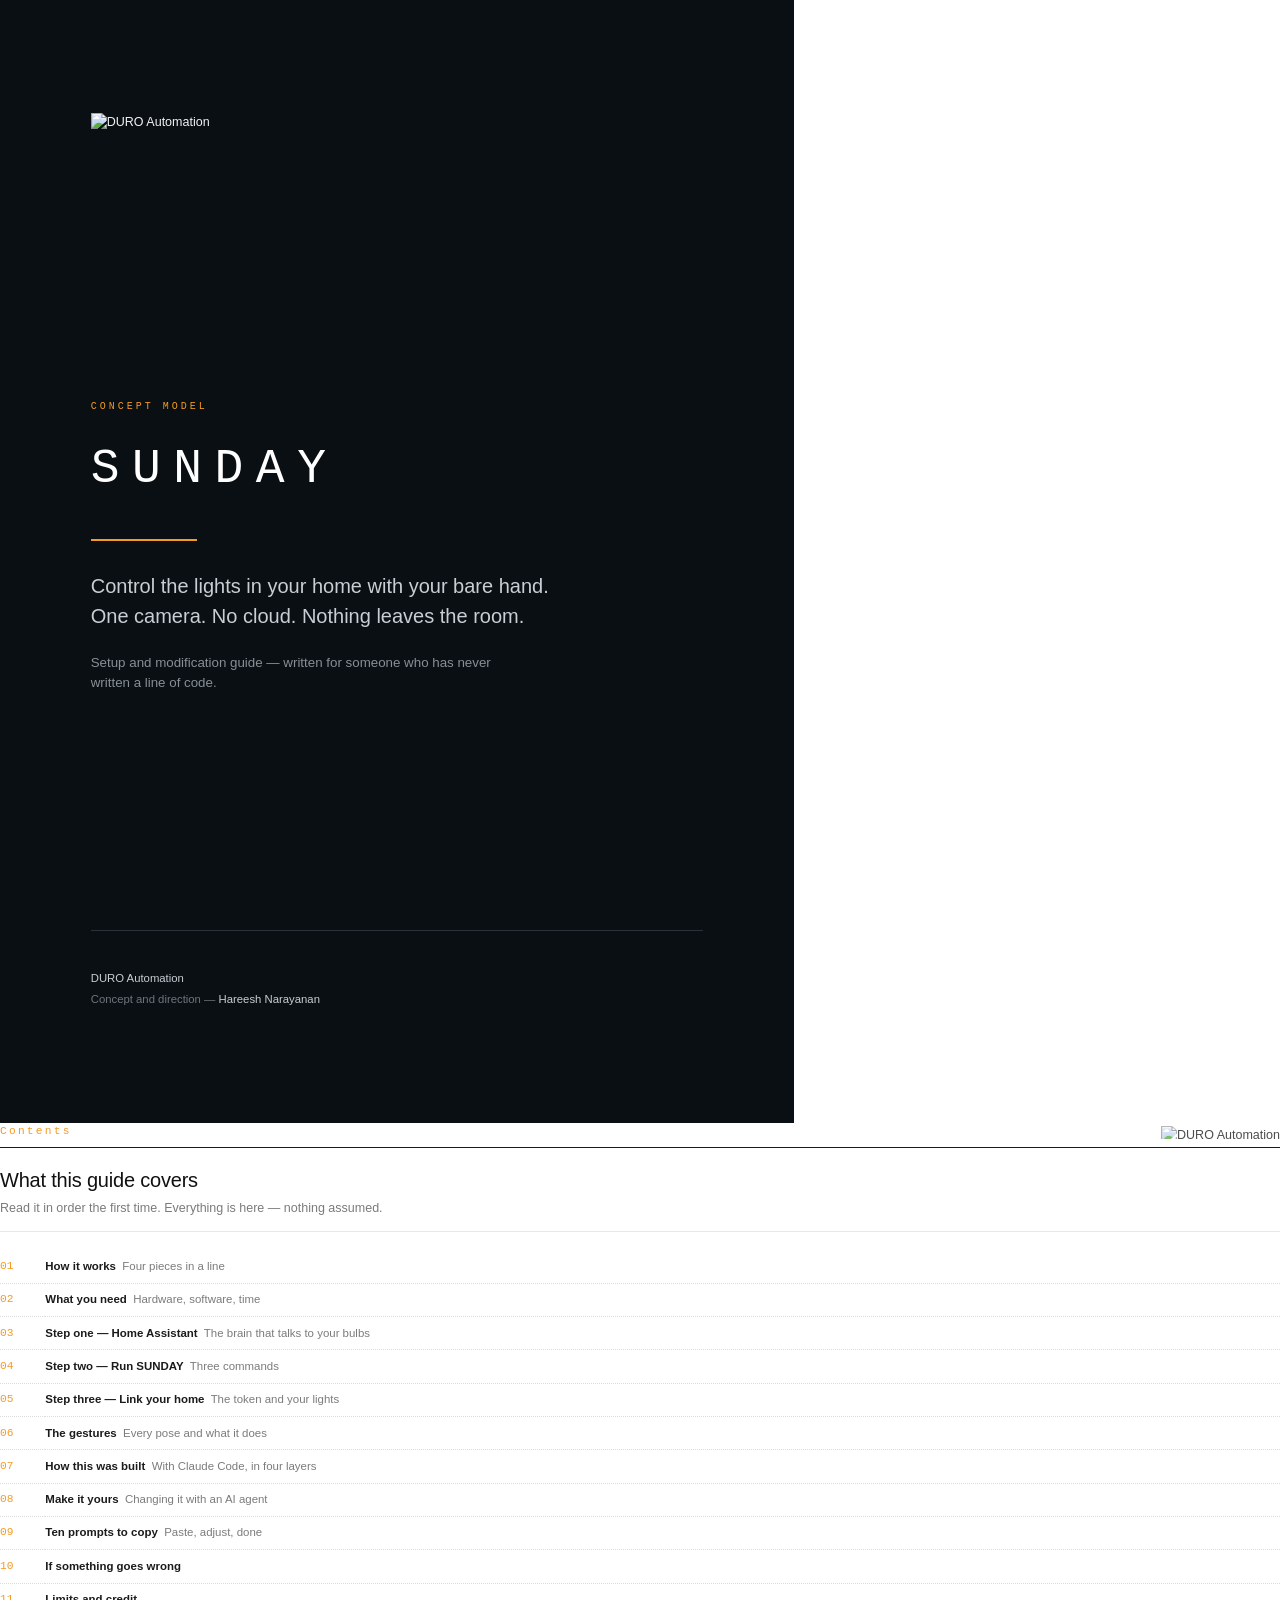
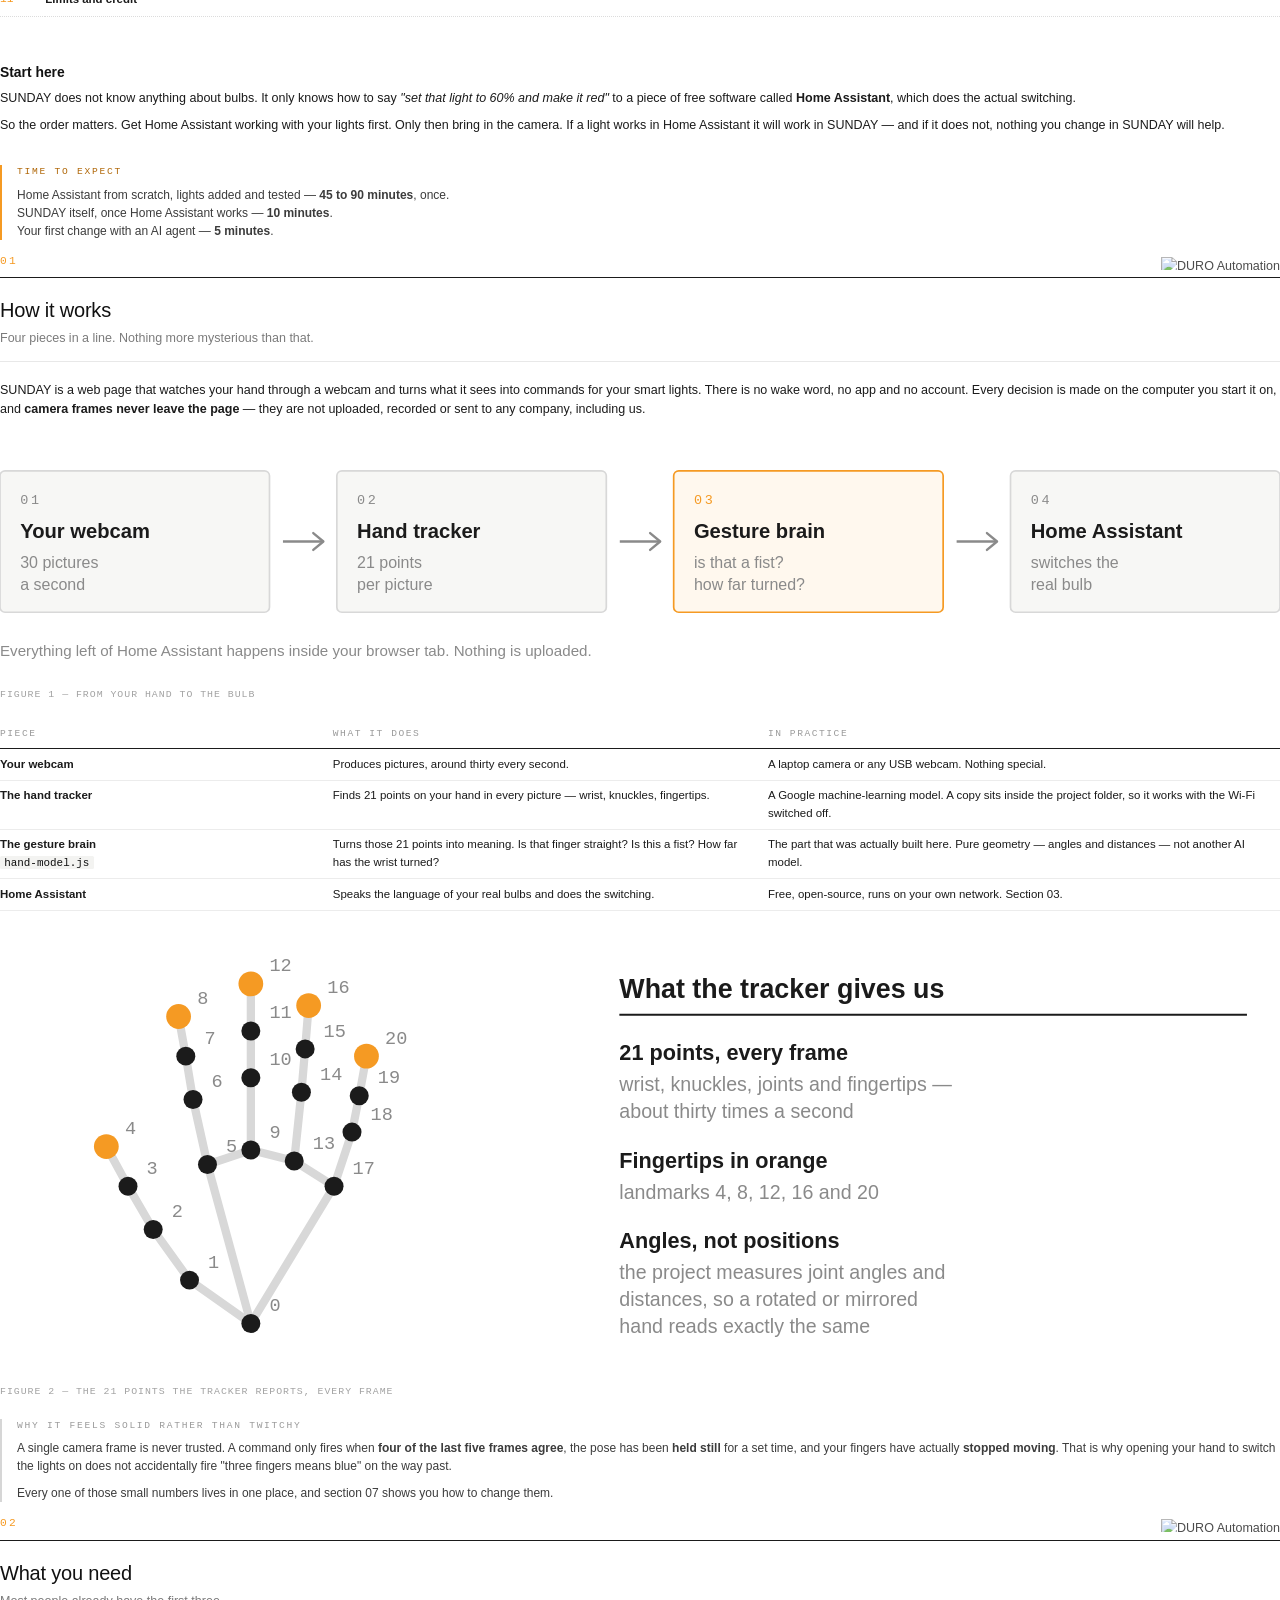
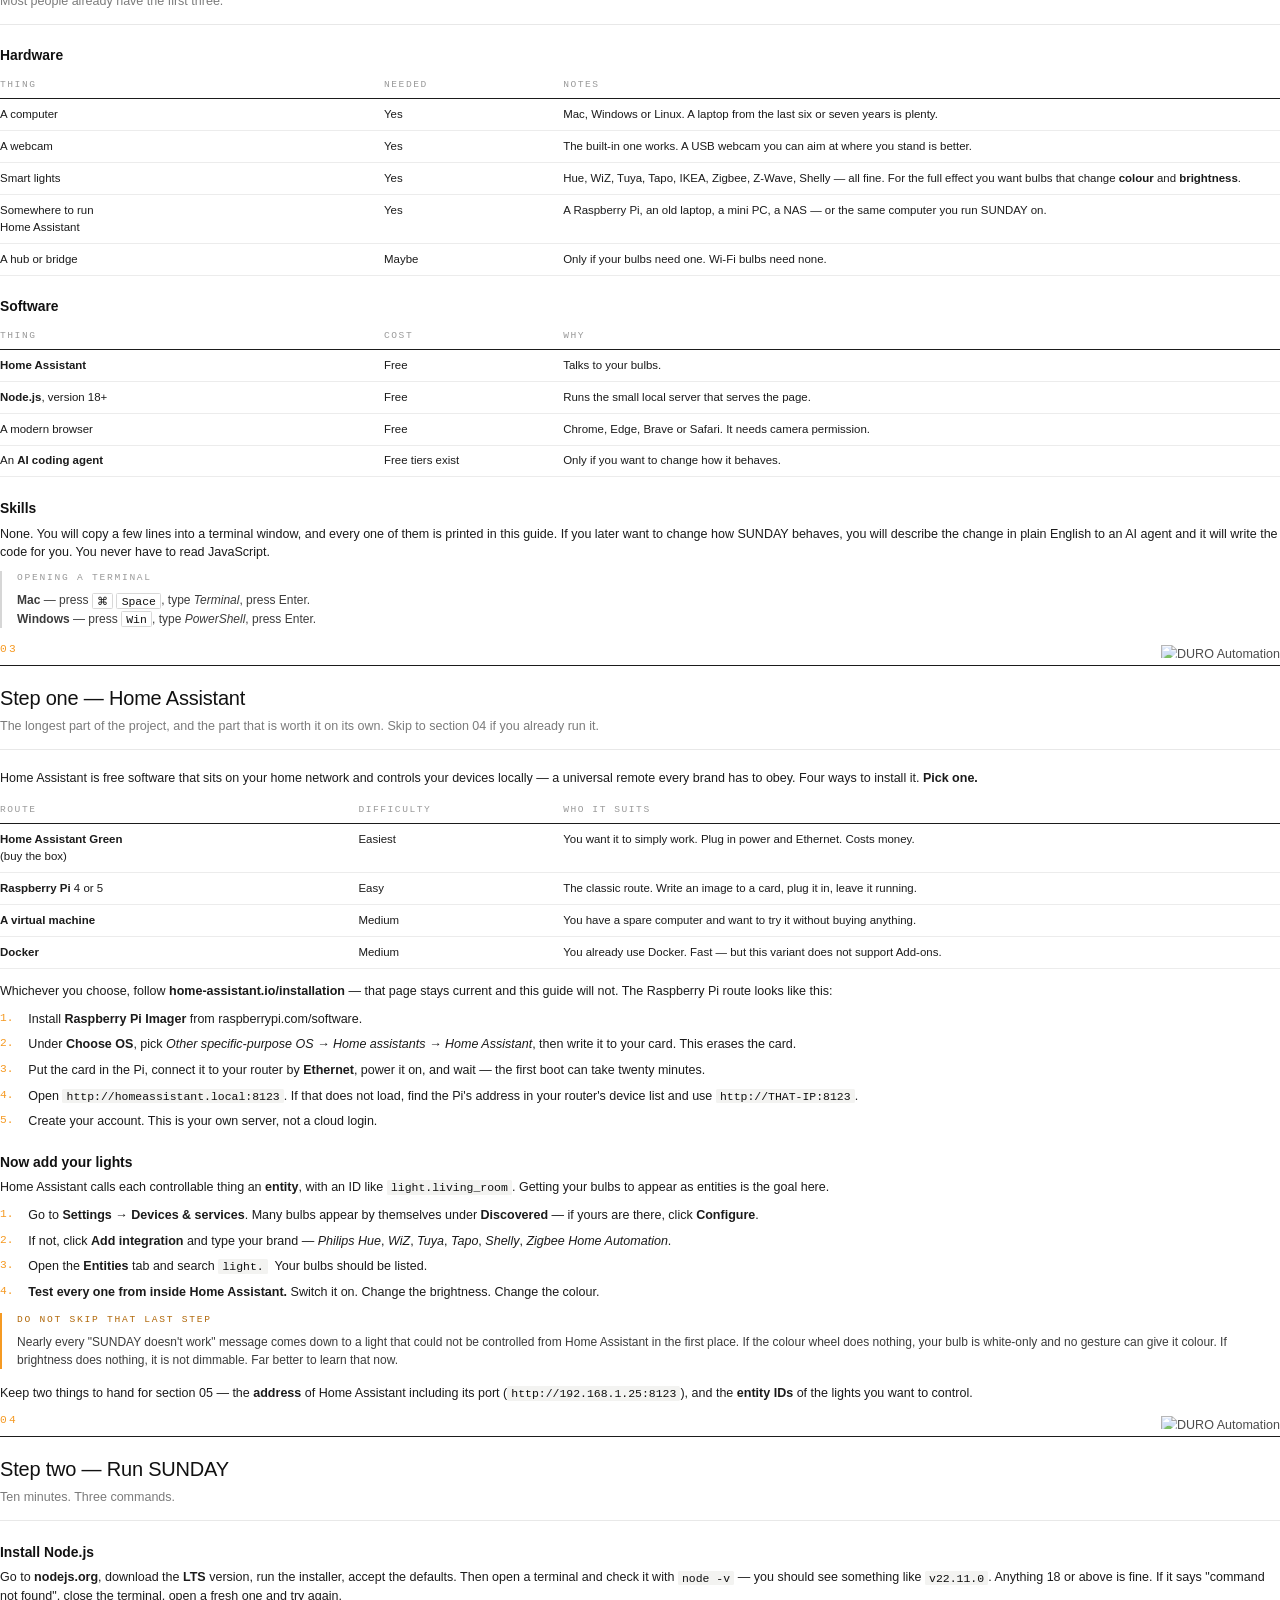
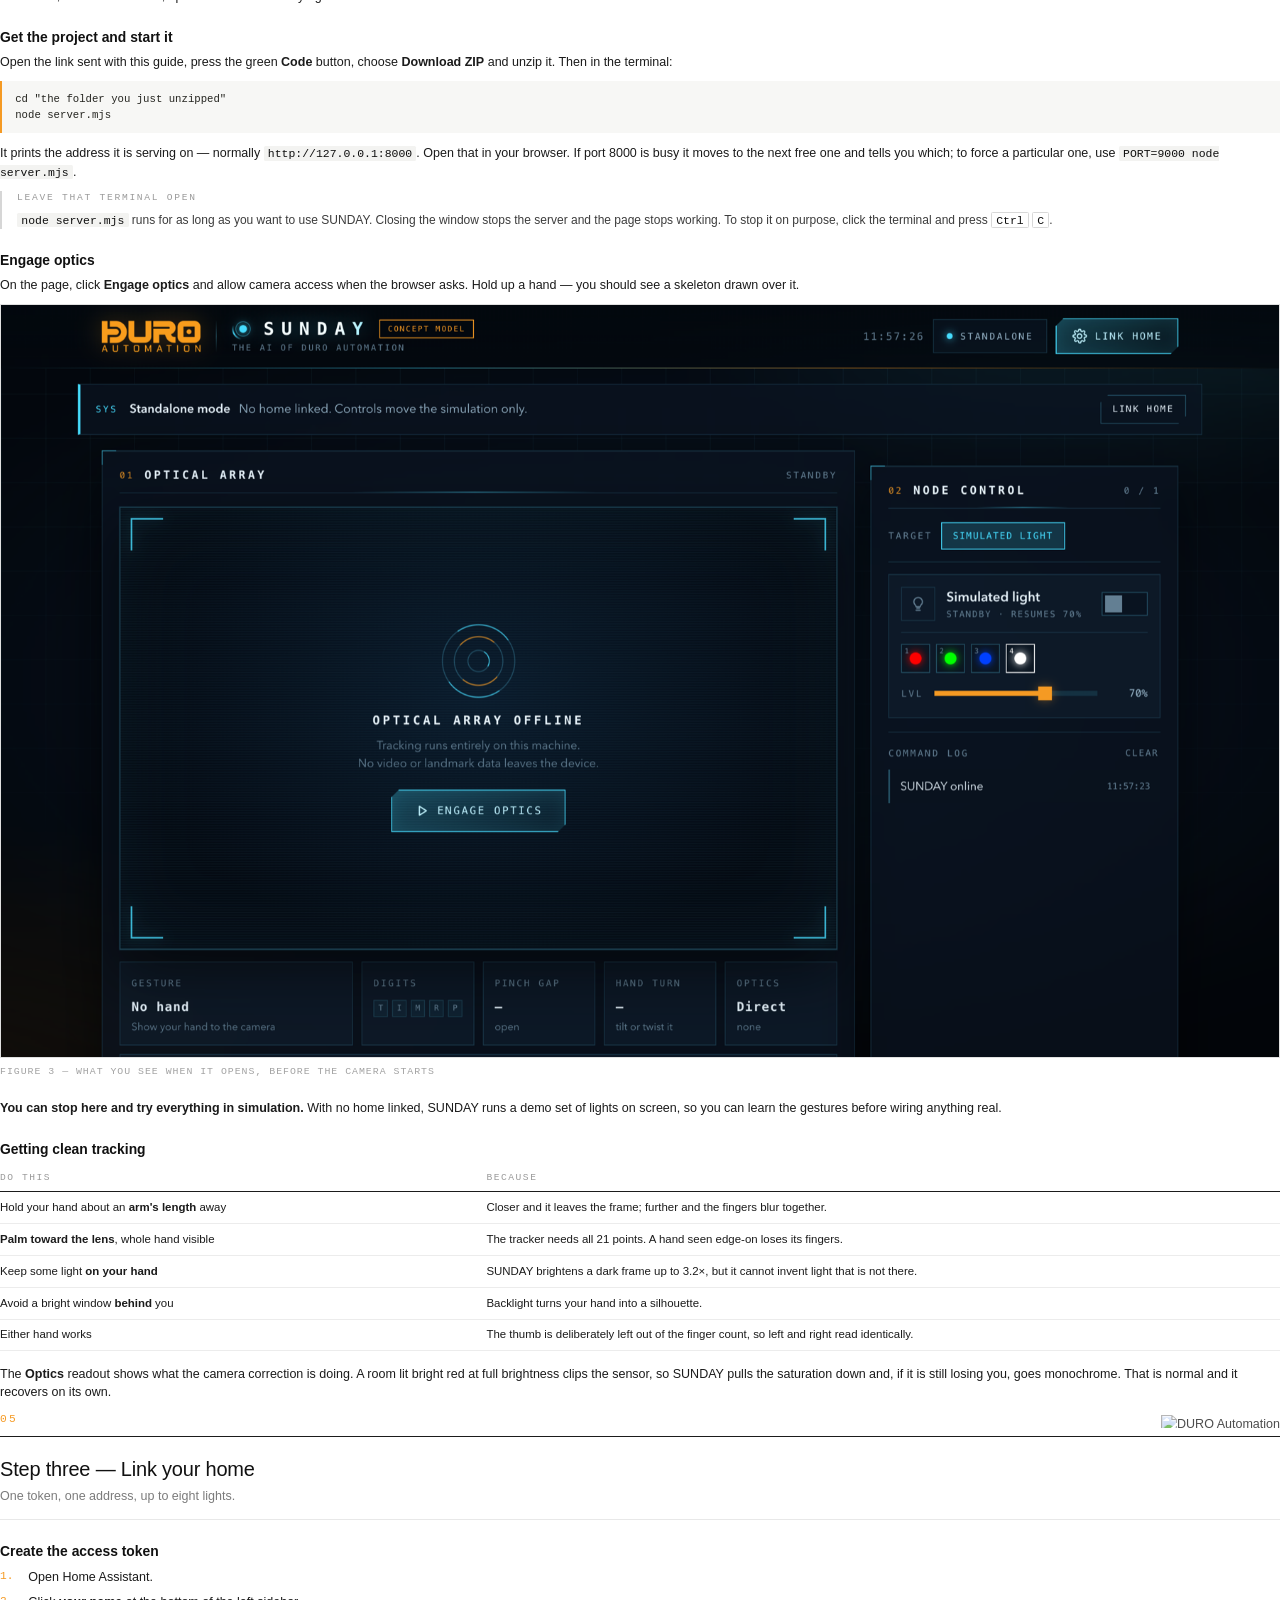
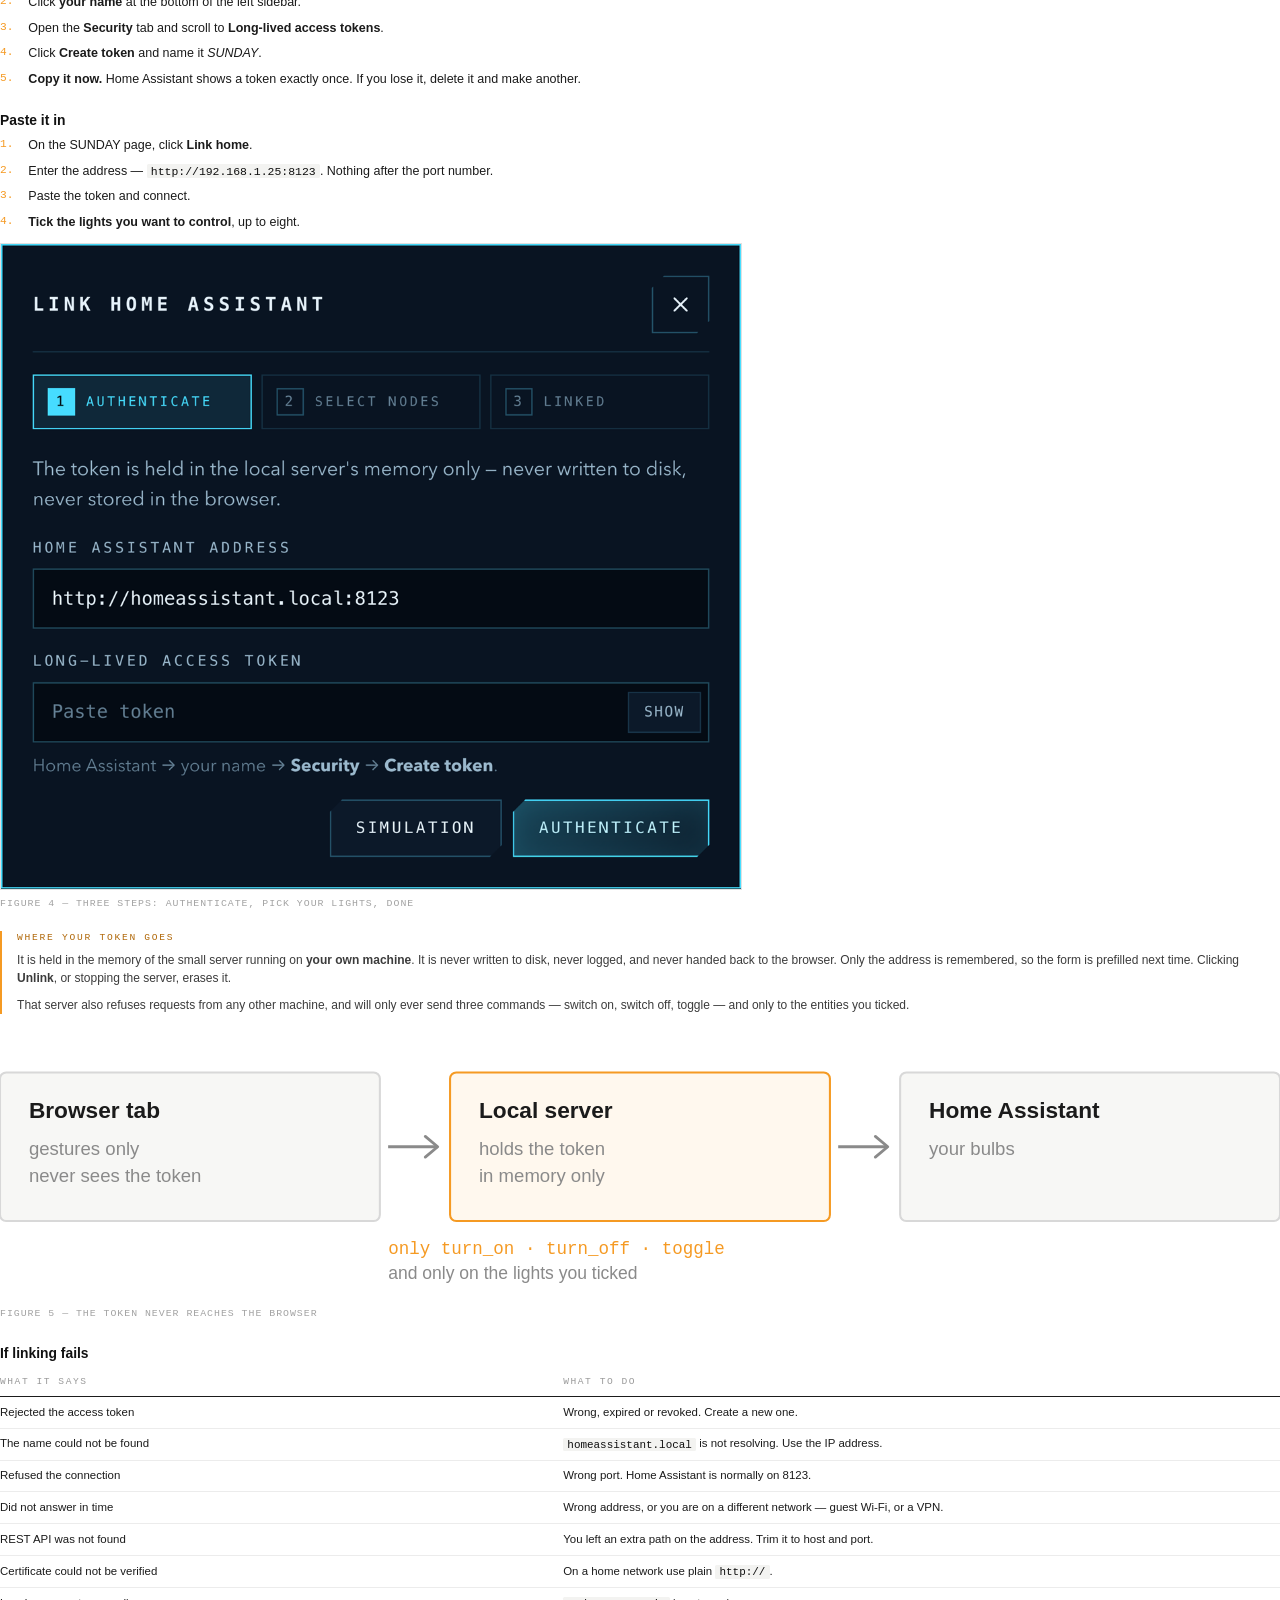
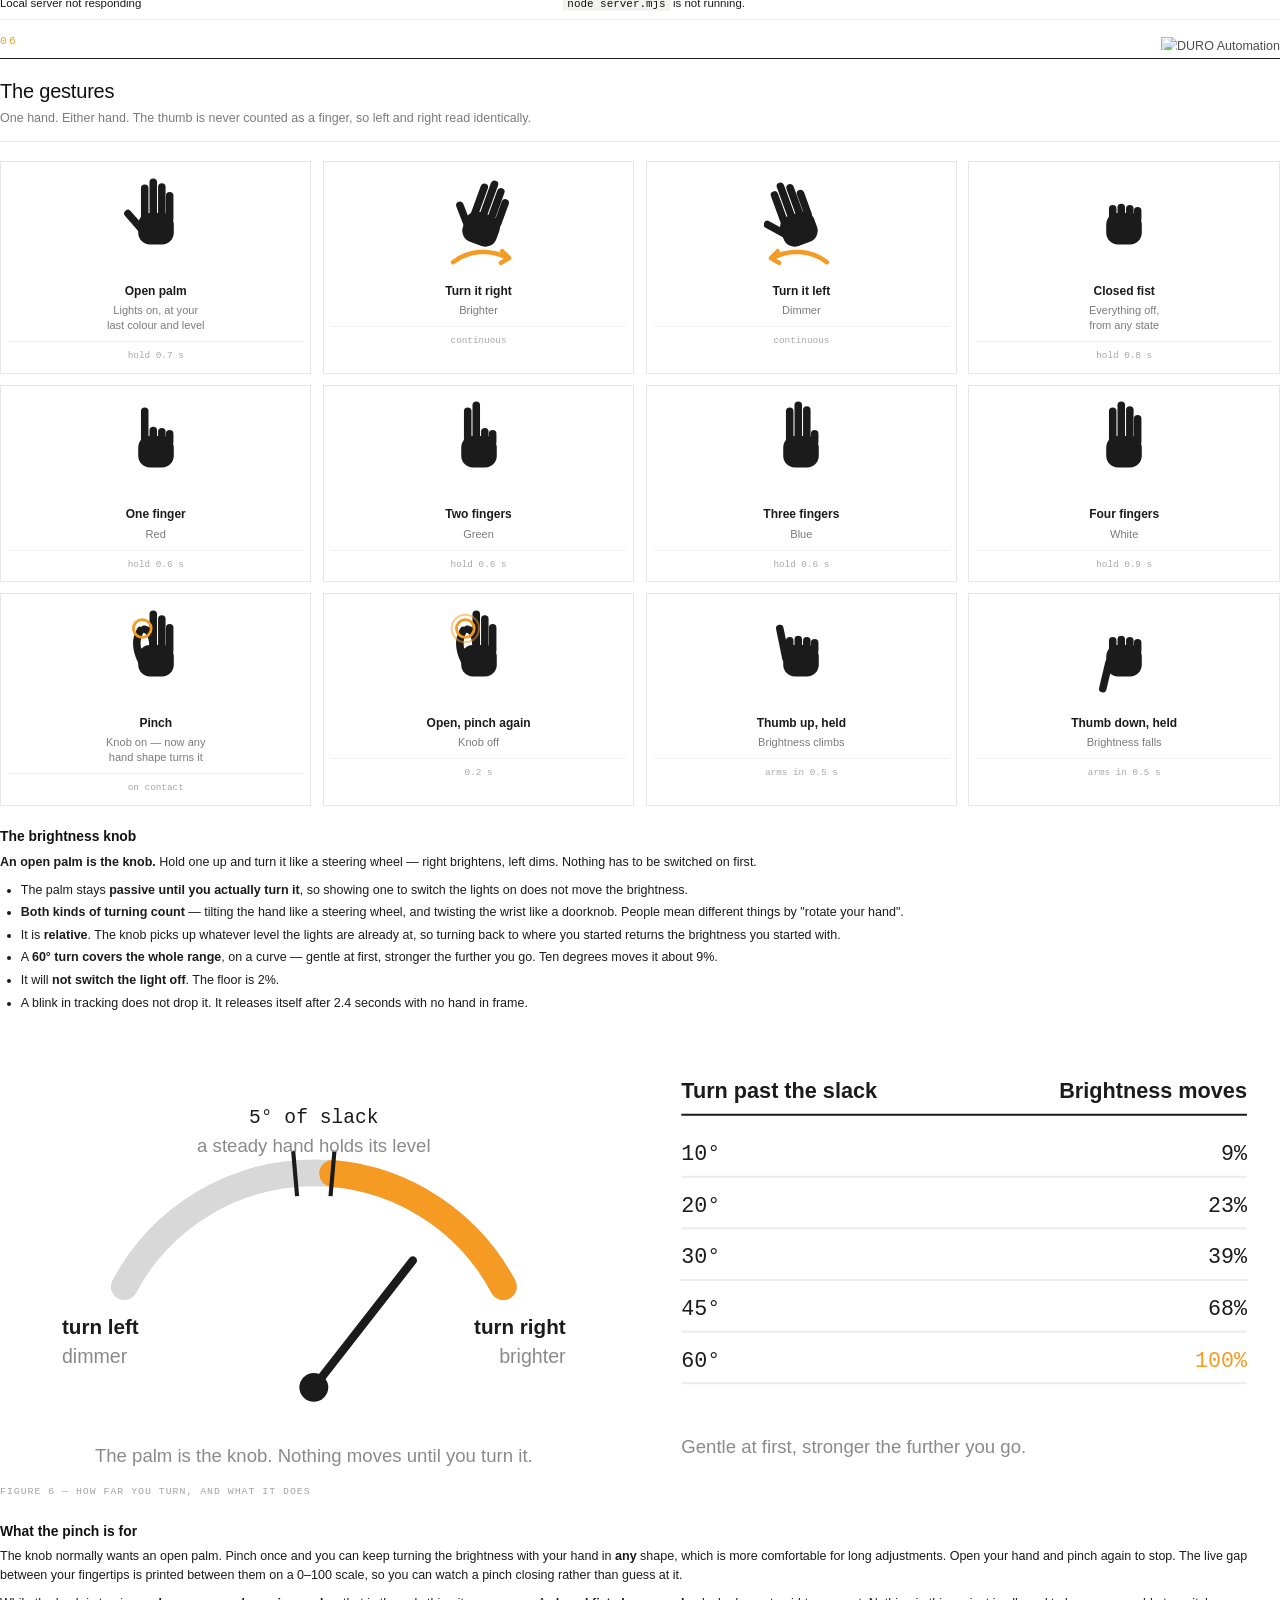
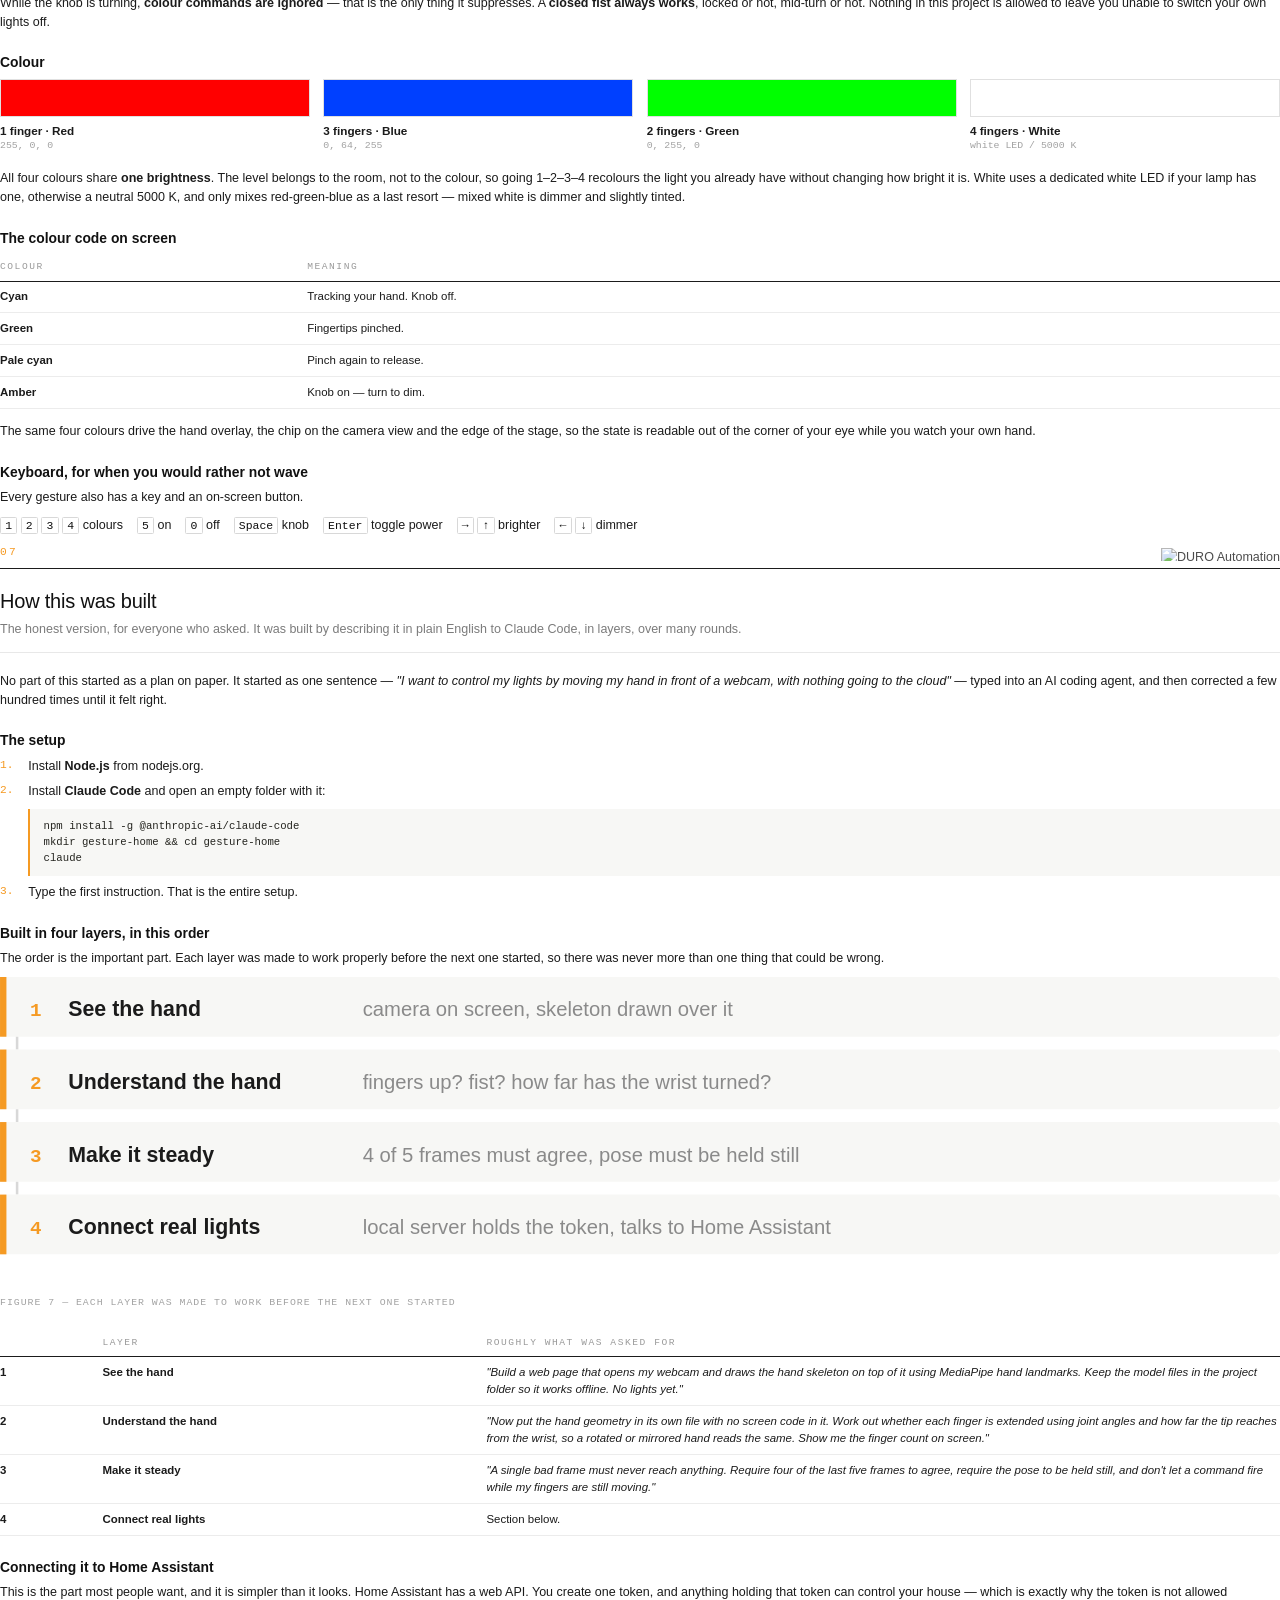
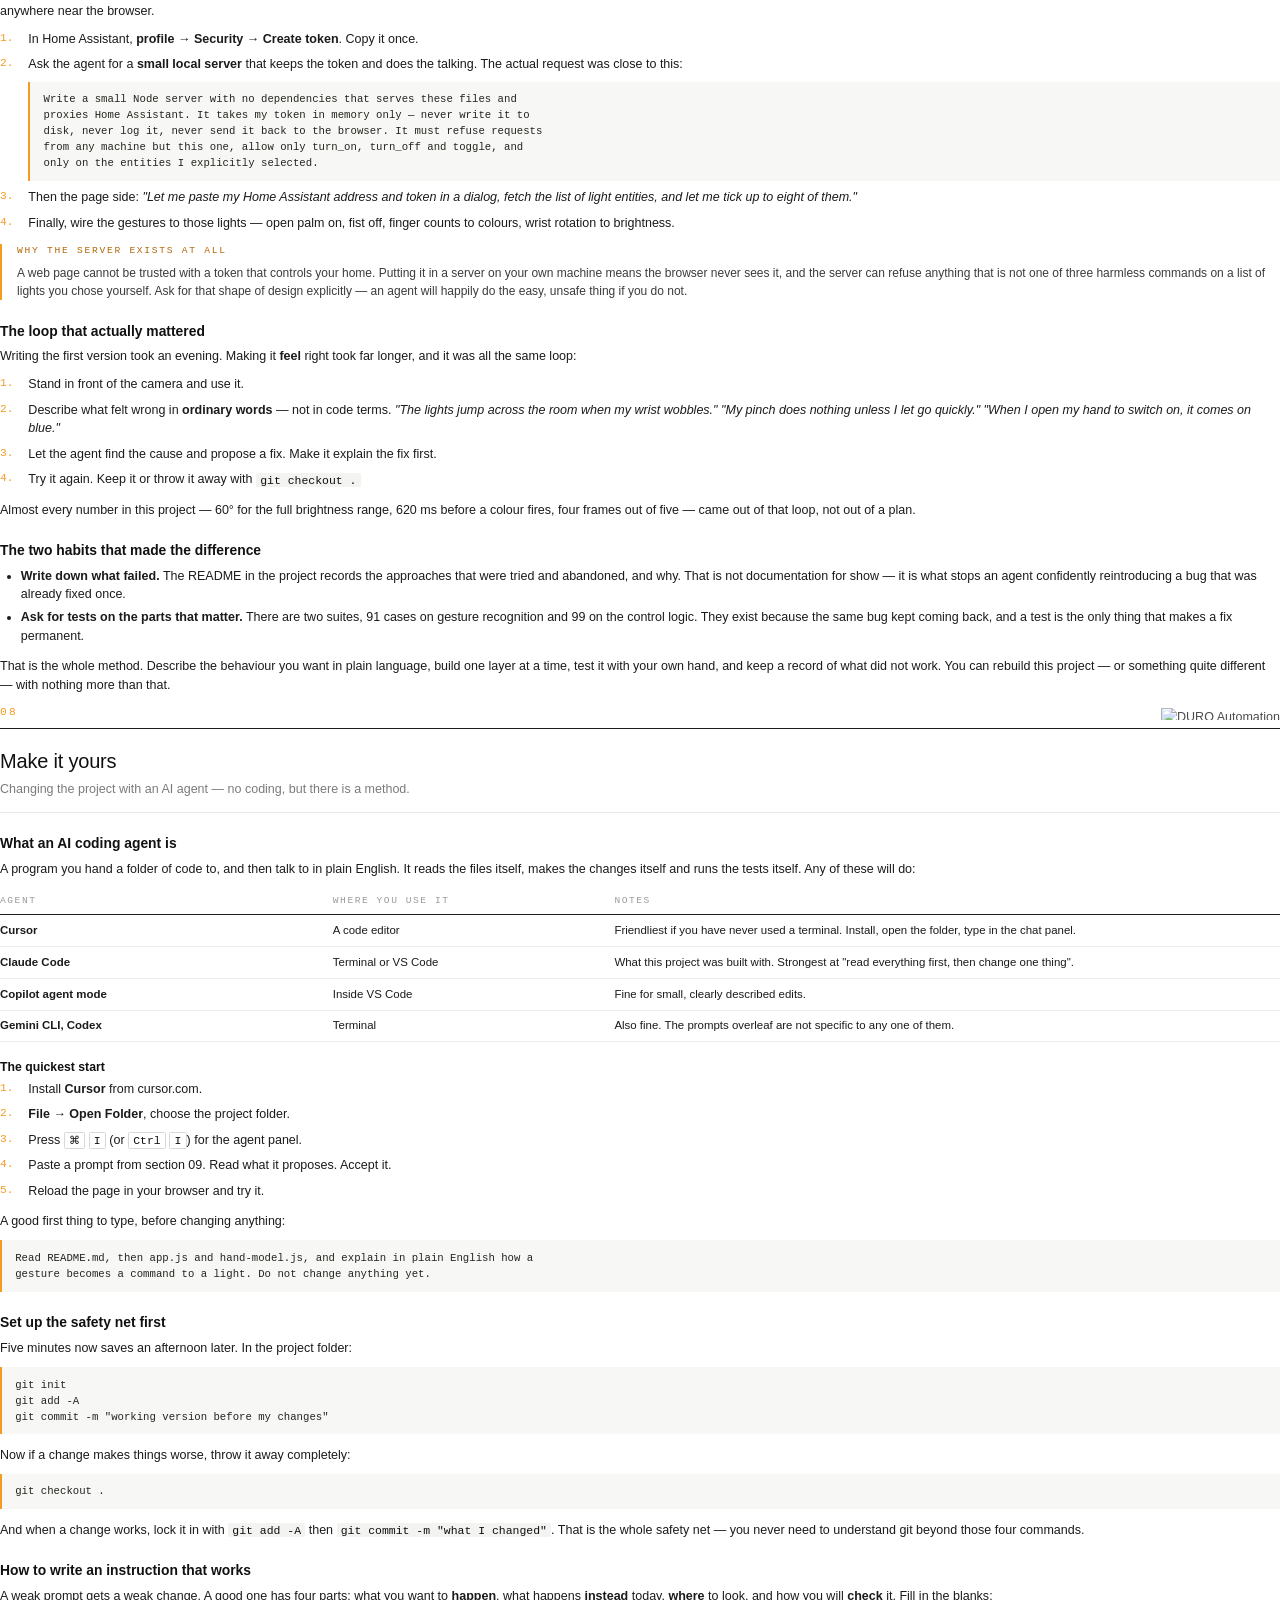
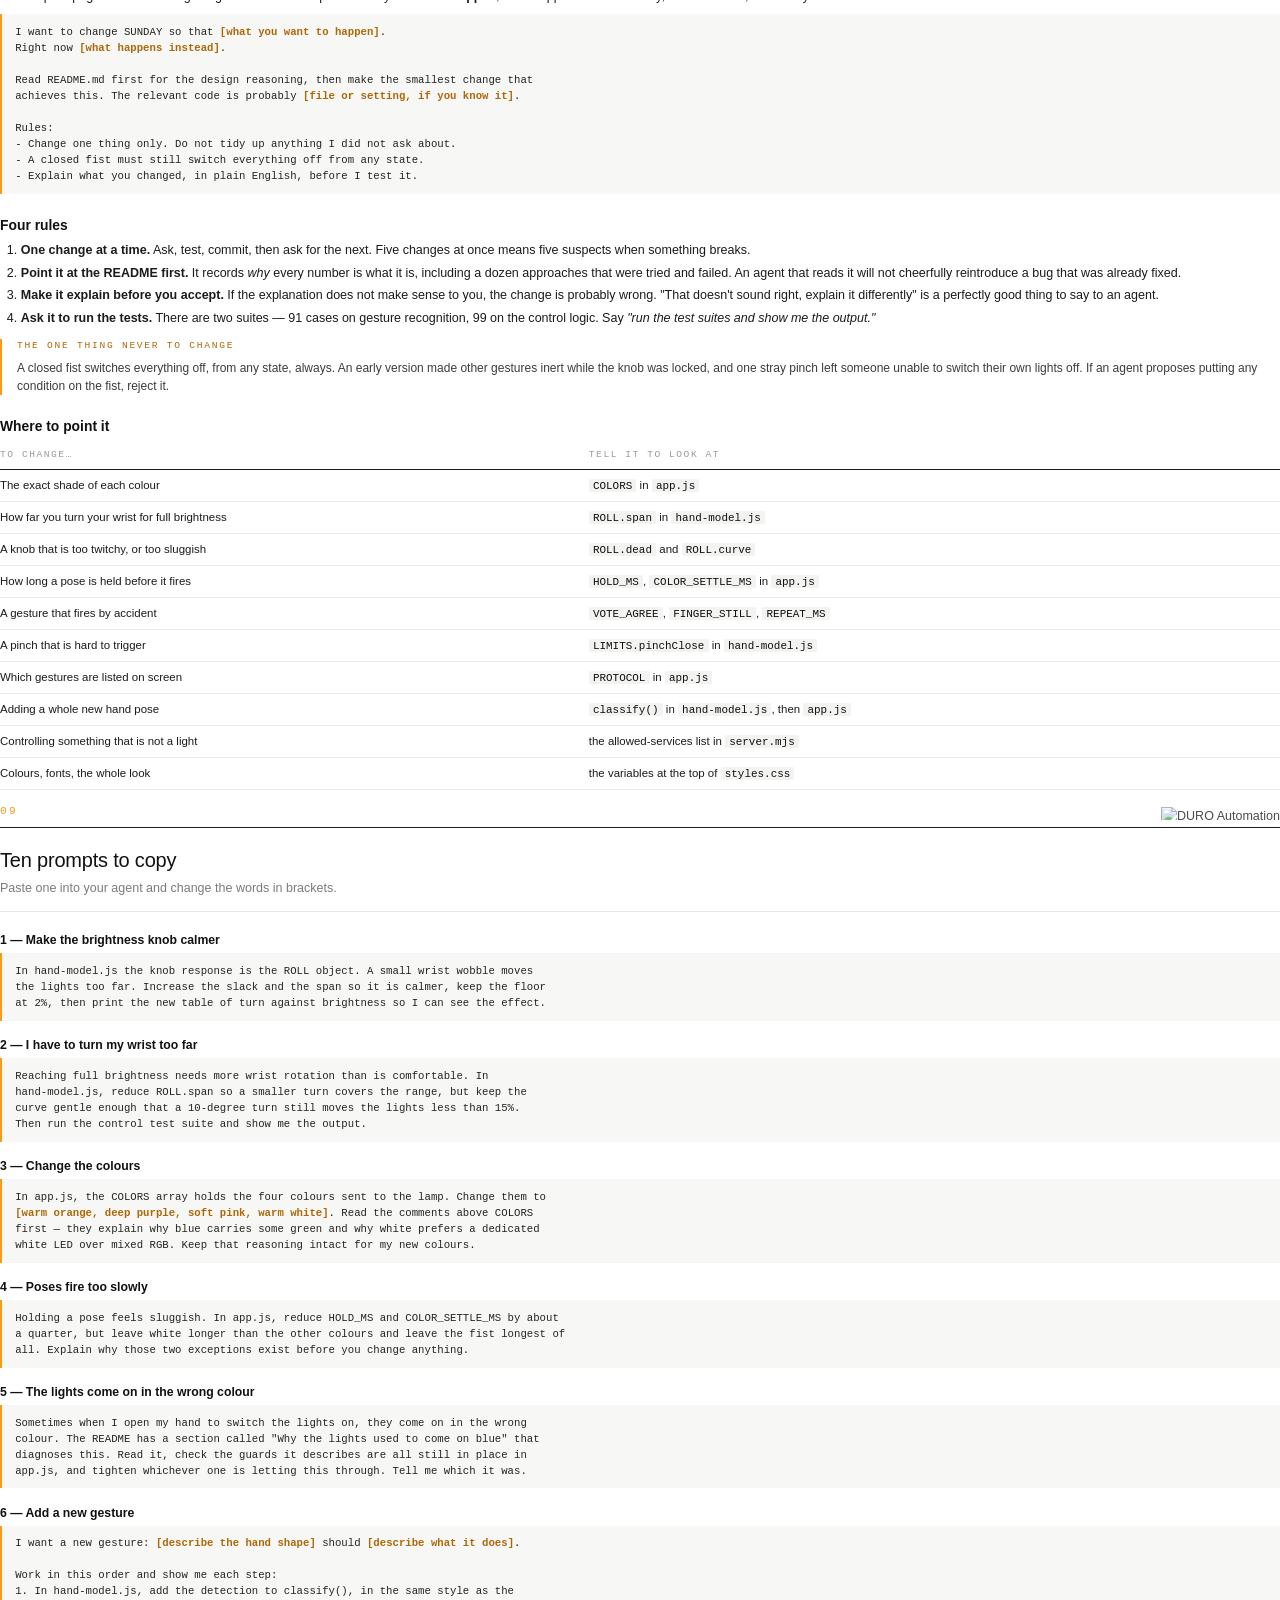
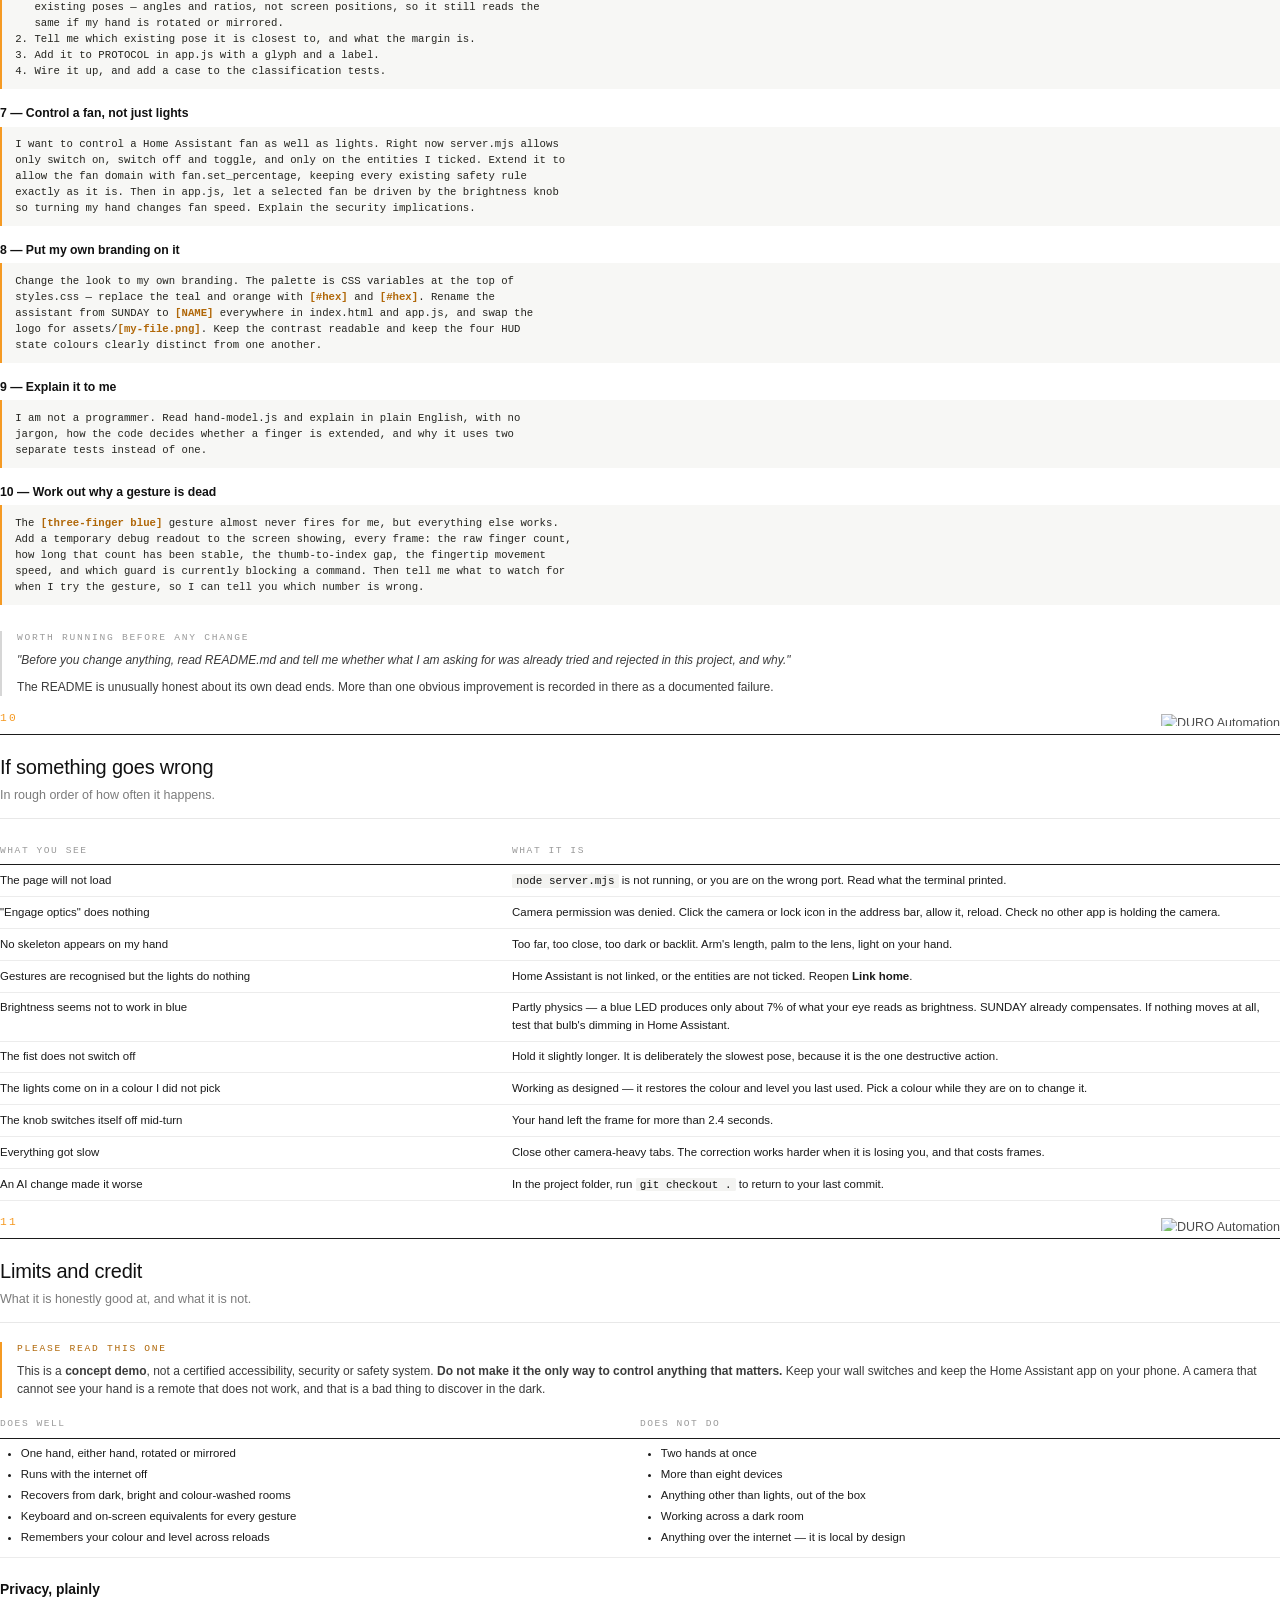
==== commit 4f30ad55: "Guide: illustrate it Adds drawn figures and real screenshots to the setup guide:  - 12 hand-pose gly" ====
--- a/docs/guide.html
+++ b/docs/guide.html
@@ -141,7 +141,7 @@
   .fig { margin: 1mm 0 5mm; page-break-inside: avoid; }
   .fig img { width: 100%; display: block; }
   .fig.framed img { border: 0.5pt solid #e0e0e0; }
-  .fig.narrow { width: 62%; }
+  .fig.narrow { width: 58%; }
   .figcap {
     font-family: ui-monospace, "SF Mono", Menlo, monospace;
     font-size: 7.4pt; letter-spacing: .1em; text-transform: uppercase;
@@ -167,10 +167,7 @@
   .sw i { display: block; height: 10mm; border: 0.5pt solid #e0e0e0; }
   .sw b { display: block; font-size: 8.8pt; margin-top: 1.4mm; }
   .sw span { display: block; font-family: ui-monospace, Menlo, monospace; font-size: 7.4pt; color: #a2a2a2; }
-  .side { display: flex; gap: 6mm; align-items: flex-start; margin-bottom: 4mm; page-break-inside: avoid; }
-  .side > .t { flex: 1; }
-  .side > .i { width: 38%; }
-  .side > .i img { width: 100%; display: block; }
+
 </style>
 </head>
 <body>
@@ -454,7 +451,7 @@
   <li><b>Tick the lights you want to control</b>, up to eight.</li>
 </ol>
 
-<div class="fig framed"><img src="fig/link-dialog.png" alt="The Link Home Assistant dialog"><div class="figcap">Figure 4 — three steps: authenticate, pick your lights, done</div></div><div class="note key">
+<div class="fig framed narrow"><img src="fig/link-dialog.png" alt="The Link Home Assistant dialog"><div class="figcap">Figure 4 — three steps: authenticate, pick your lights, done</div></div></div><div class="note key">
   <span class="lab">Where your token goes</span>
   <p>It is held in the memory of the small server running on <b>your own machine</b>. It is never
   written to disk, never logged, and never handed back to the browser. Only the address is remembered,
